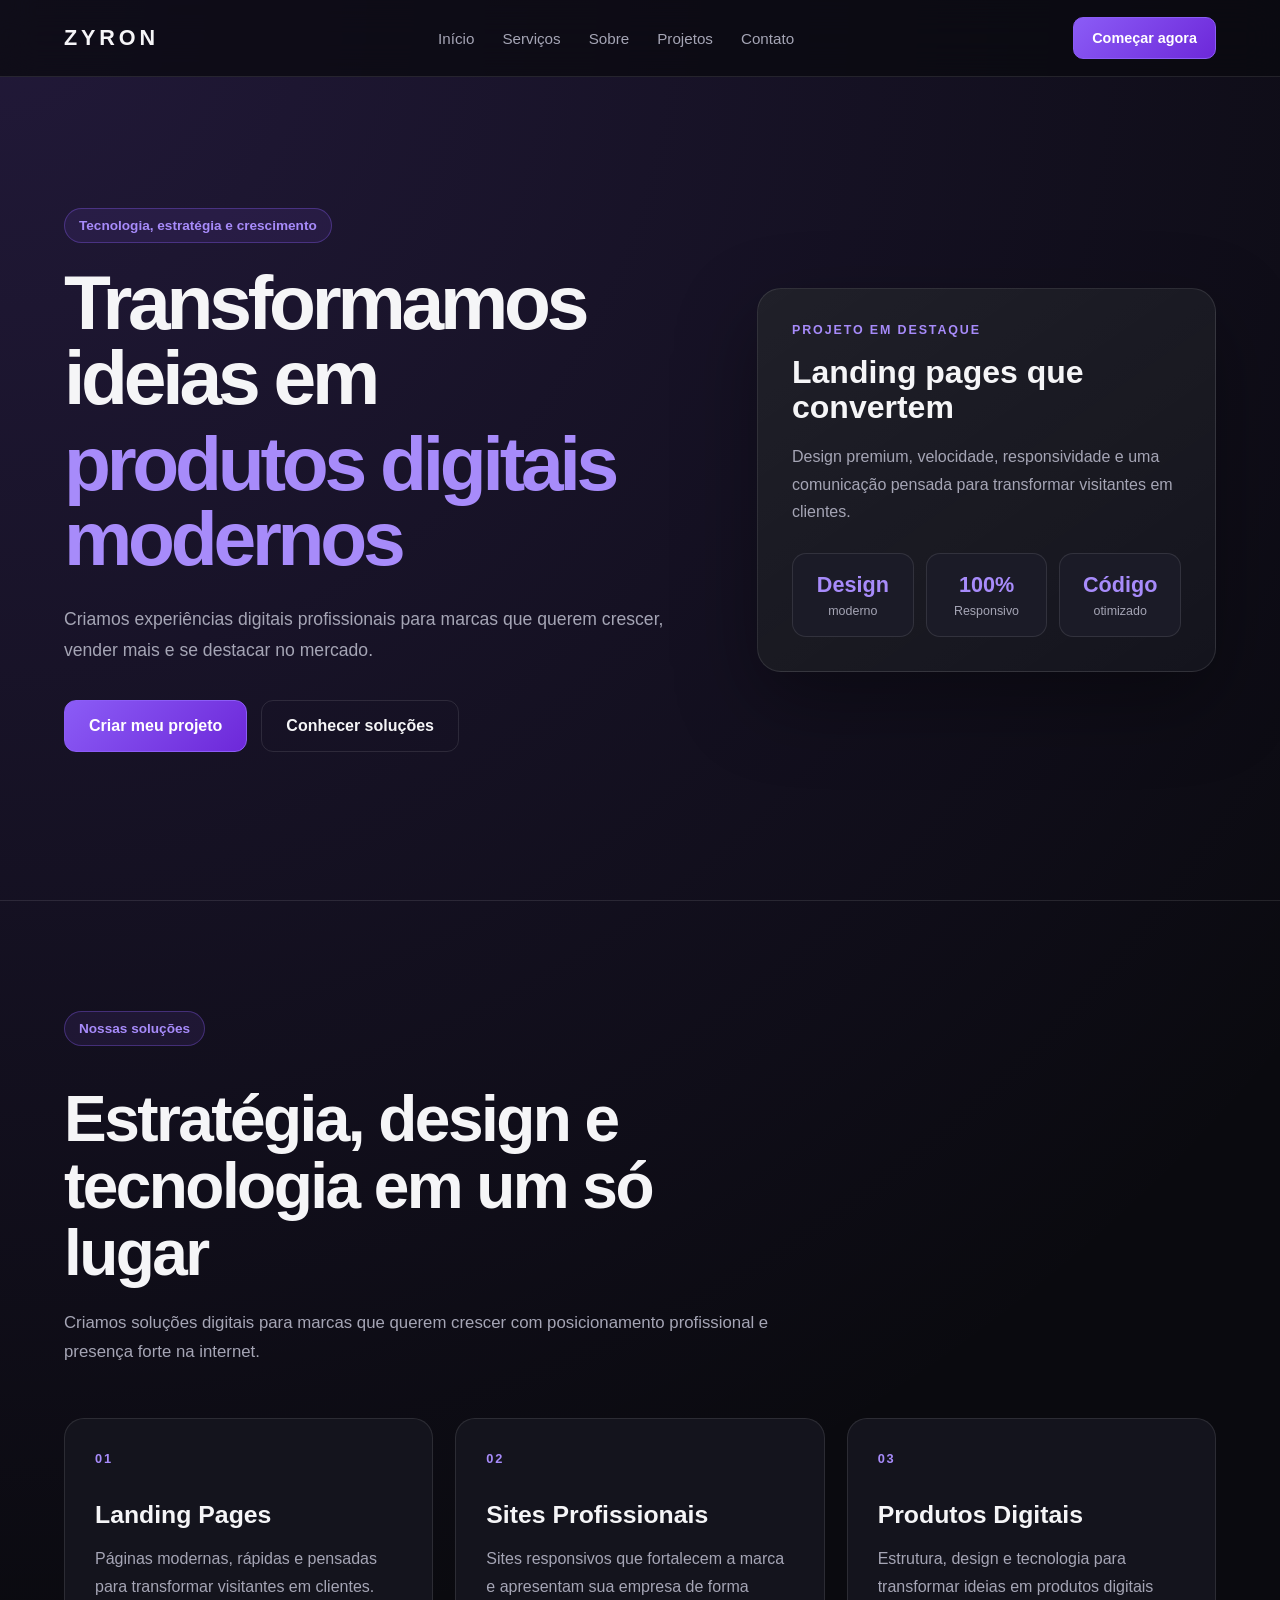
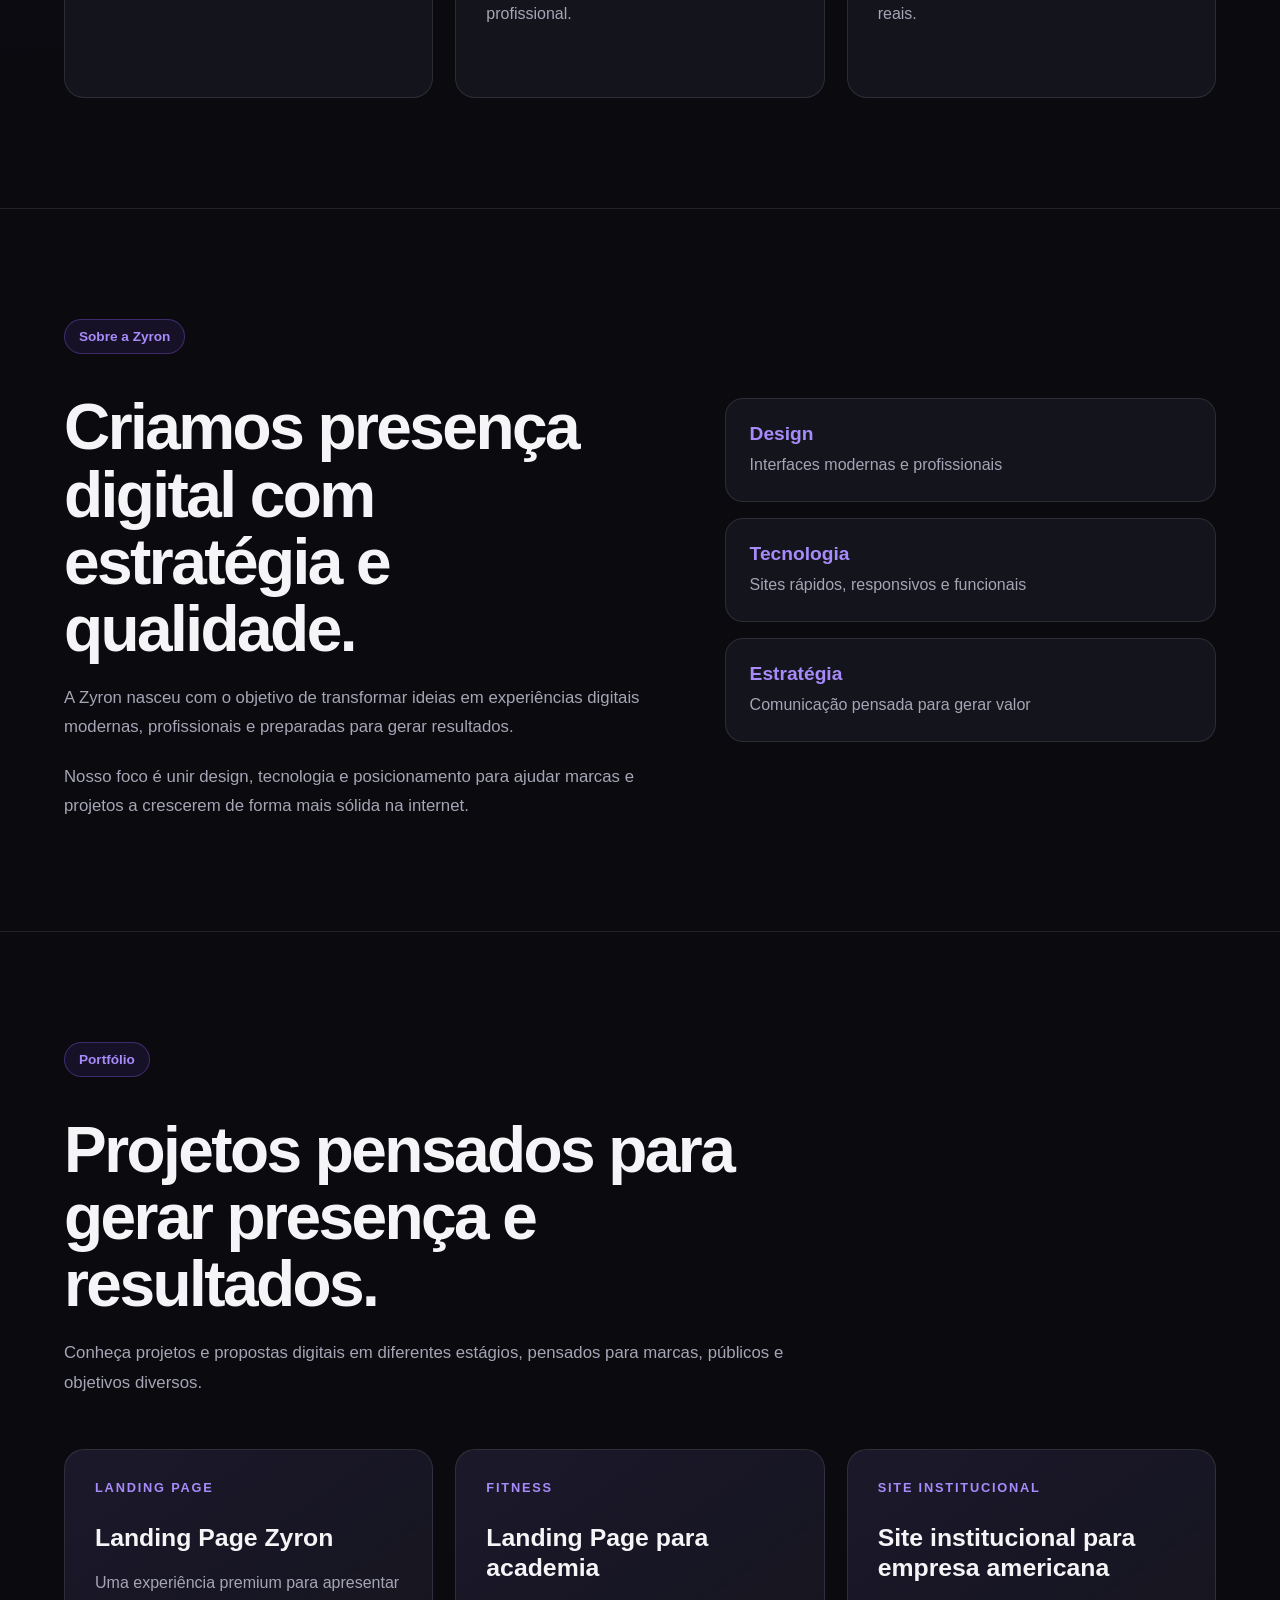
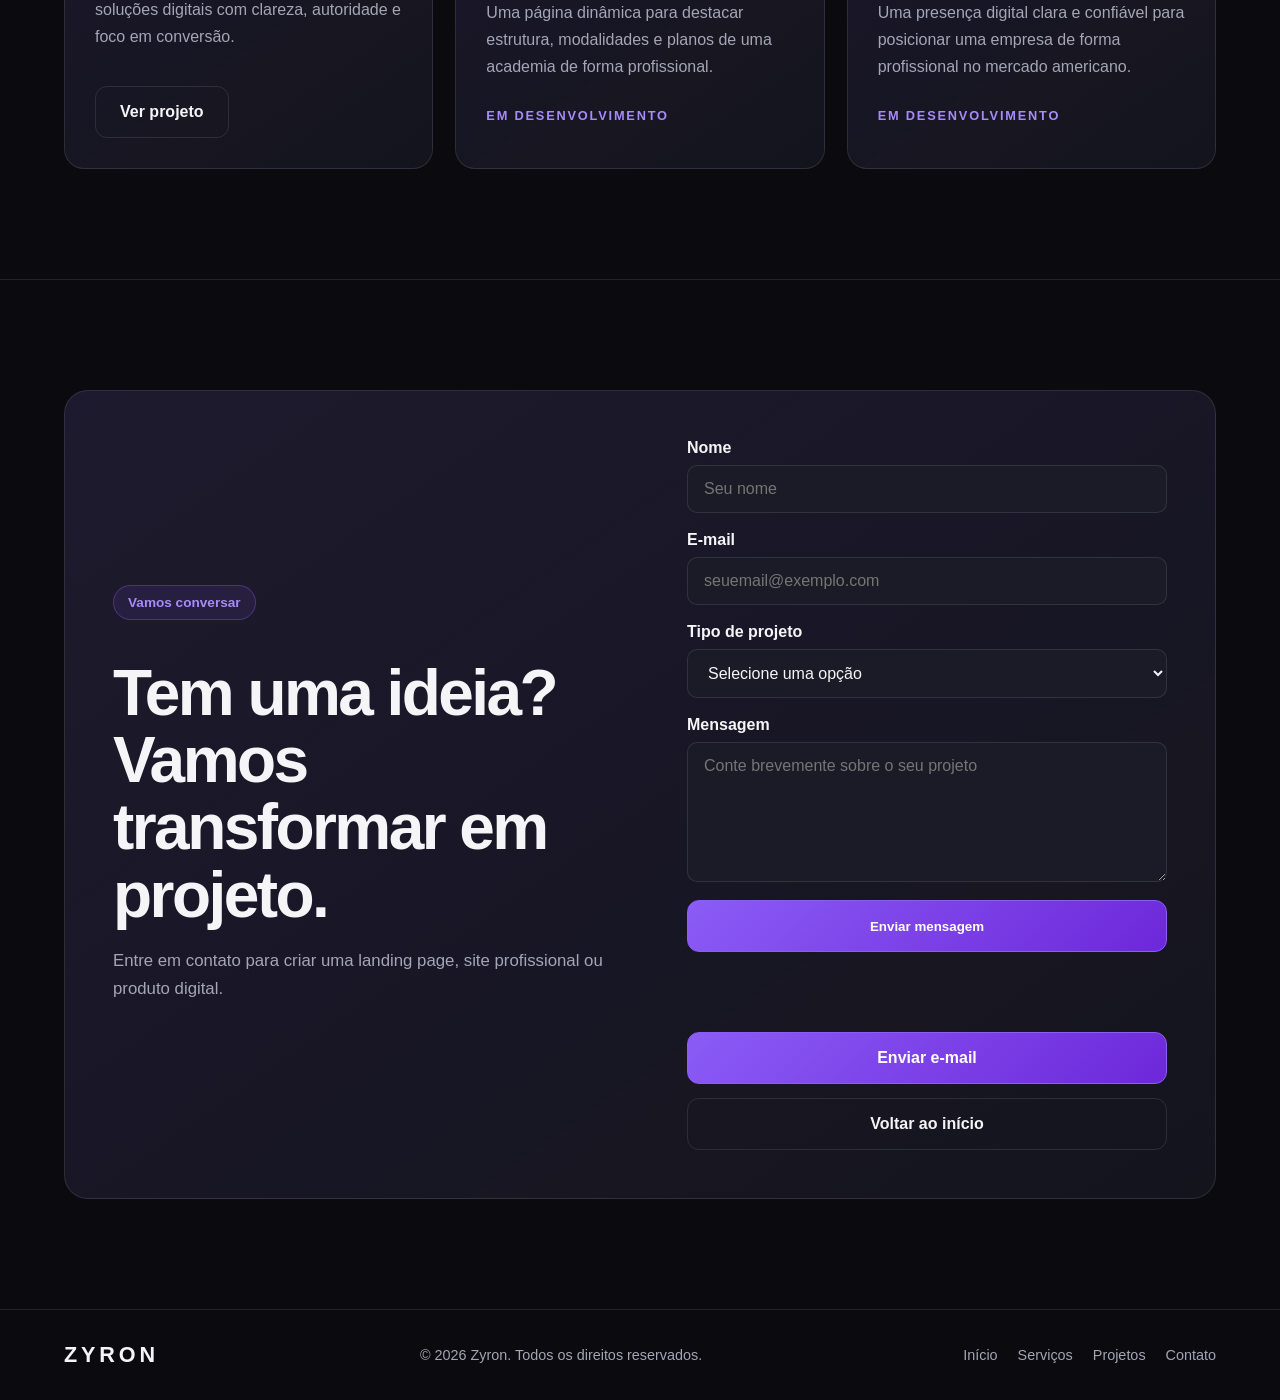
==== index.html @ bcf264b2 "Adicionar tipo de projeto ao formulário" ====
<!DOCTYPE html>
<html lang="pt-BR">
  <head>
    <meta charset="UTF-8" />
    <meta name="viewport" content="width=device-width, initial-scale=1.0" />

    <title>Zyron | Landing Pages, Sites e Produtos Digitais</title>

    <meta
      name="description"
      content="A Zyron cria landing pages, sites profissionais e produtos digitais modernos, responsivos e focados em resultados."
    />

    <link
      rel="canonical"
      href="https://zyronvantax.github.io/zyron-landing-page/"
    />

    <meta
      property="og:title"
      content="Zyron | Landing Pages, Sites e Produtos Digitais"
    />
    <meta
      property="og:description"
      content="Landing pages, sites profissionais e produtos digitais modernos, responsivos e desenvolvidos para gerar resultados."
    />
    <meta property="og:type" content="website" />
    <meta property="og:locale" content="pt_BR" />
    <meta
      property="og:url"
      content="https://zyronvantax.github.io/zyron-landing-page/"
    />
    <meta
      property="og:image"
      content="https://zyronvantax.github.io/zyron-landing-page/og-image.png"
    />
    <meta property="og:image:width" content="1200" />
    <meta property="og:image:height" content="630" />
    <meta
      property="og:image:alt"
      content="Zyron — Landing Pages, Sites e Produtos Digitais"
    />

    <meta name="twitter:card" content="summary_large_image" />
    <meta
      name="twitter:title"
      content="Zyron | Landing Pages, Sites e Produtos Digitais"
    />
    <meta
      name="twitter:description"
      content="Landing pages, sites profissionais e produtos digitais modernos, responsivos e desenvolvidos para gerar resultados."
    />
    <meta
      name="twitter:image"
      content="https://zyronvantax.github.io/zyron-landing-page/og-image.png"
    />
    <meta
      name="twitter:image:alt"
      content="Zyron — Landing Pages, Sites e Produtos Digitais"
    />

    <link rel="icon" type="image/svg+xml" href="./favicon.svg?v=2" />
    <link rel="stylesheet" href="style.css" />
  </head>

  <body>
    <a href="#conteudo-principal" class="skip-link">
      Pular para o conteúdo
    </a>

    <header class="header">
      <div class="container nav">
       <a href="#inicio" class="logo">ZYRON</a>

<button
  class="menu-toggle"
  type="button"
  aria-label="Abrir menu"
  aria-expanded="false"
  aria-controls="menu-principal"
>
  ☰
</button>

<nav class="menu" id="menu-principal" aria-label="Navegação principal">
          <a href="#inicio">Início</a>
          <a href="#servicos">Serviços</a>
          <a href="#sobre">Sobre</a>
          <a href="#projetos">Projetos</a>
          <a href="#contato">Contato</a>
        </nav>

        <a href="#contato" class="button button-small">Começar agora</a>
      </div>
    </header>

    <main id="conteudo-principal">
   
<section class="hero" id="inicio">

        <div class="container hero-content">
          <div class="hero-text">
            <span class="badge">Tecnologia, estratégia e crescimento</span>

            <h1>
              Transformamos ideias em
              <span>produtos digitais modernos</span>
            </h1>

            <p>
              Criamos experiências digitais profissionais para marcas que
              querem crescer, vender mais e se destacar no mercado.
            </p>

            <div class="hero-actions">
              <a href="#contato" class="button">Criar meu projeto</a>
              <a href="#servicos" class="button button-secondary">
                Conhecer soluções
              </a>
            </div>
          </div>

          <div class="hero-card">
            <p class="card-label">PROJETO EM DESTAQUE</p>
            <h2>Landing pages que convertem</h2>
            <p>
              Design premium, velocidade, responsividade e uma comunicação
              pensada para transformar visitantes em clientes.
            </p>

            <div class="metrics">
              <div>
                <strong>Design</strong>
                <span>moderno</span>
              </div>

              <div>
                <strong>100%</strong>
                <span>Responsivo</span>
              </div>

              <div>
                <strong>Código</strong>
                <span>otimizado</span>
              </div>
            </div>
          </div>
        </div>
      

    </section>

    <section class="services" id="servicos">
      <div class="container">
        <div class="section-heading">
          <span class="badge">Nossas soluções</span>

          <h2>Estratégia, design e tecnologia em um só lugar</h2>

          <p>
            Criamos soluções digitais para marcas que querem crescer com
            posicionamento profissional e presença forte na internet.
          </p>
        </div>

        <div class="services-grid">
          <article class="service-card">
            <span class="service-number">01</span>
            <h3>Landing Pages</h3>
            <p>
              Páginas modernas, rápidas e pensadas para transformar visitantes
              em clientes.
            </p>
          </article>

          <article class="service-card">
            <span class="service-number">02</span>
            <h3>Sites Profissionais</h3>
            <p>
              Sites responsivos que fortalecem a marca e apresentam sua empresa
              de forma profissional.
            </p>
          </article>

          <article class="service-card">
            <span class="service-number">03</span>
            <h3>Produtos Digitais</h3>
            <p>
              Estrutura, design e tecnologia para transformar ideias em produtos
              digitais reais.
            </p>
          </article>
        </div>
      </div>
    </section>

      <section class="about" id="sobre">
  <div class="container about-content">
    <div class="about-text">
      <span class="badge">Sobre a Zyron</span>

      <h2>Criamos presença digital com estratégia e qualidade.</h2>

      <p>
        A Zyron nasceu com o objetivo de transformar ideias em experiências
        digitais modernas, profissionais e preparadas para gerar resultados.
      </p>

      <p>
        Nosso foco é unir design, tecnologia e posicionamento para ajudar marcas
        e projetos a crescerem de forma mais sólida na internet.
      </p>
    </div>

    <div class="about-card">
      <div>
        <strong>Design</strong>
        <span>Interfaces modernas e profissionais</span>
      </div>

      <div>
        <strong>Tecnologia</strong>
        <span>Sites rápidos, responsivos e funcionais</span>
      </div>

      <div>
        <strong>Estratégia</strong>
        <span>Comunicação pensada para gerar valor</span>
      </div>
    </div>
  </div>
</section>

    <section class="projects" id="projetos">
      <div class="container">
        <div class="section-heading">
          <span class="badge">Portfólio</span>

          <h2>Projetos pensados para gerar presença e resultados.</h2>

          <p>
            Conheça projetos e propostas digitais em diferentes estágios,
            pensados para marcas, públicos e objetivos diversos.
          </p>
        </div>

        <div class="projects-grid">
          <article class="project-card">
            <span class="project-category">Landing Page</span>
            <h3>Landing Page Zyron</h3>
            <p>
              Uma experiência premium para apresentar soluções digitais com
              clareza, autoridade e foco em conversão.
            </p>
            <a
              href="https://zyronvantax.github.io/zyron-landing-page/"
              class="button button-secondary"
              target="_blank"
              rel="noopener noreferrer"
              aria-label="Ver projeto Landing Page Zyron (abre em uma nova aba)"
            >
              Ver projeto
            </a>
          </article>

          <article class="project-card">
            <span class="project-category">Fitness</span>
            <h3>Landing Page para academia</h3>
            <p>
              Uma página dinâmica para destacar estrutura, modalidades e planos
              de uma academia de forma profissional.
            </p>
            <span class="project-category">Em desenvolvimento</span>
          </article>

          <article class="project-card">
            <span class="project-category">Site Institucional</span>
            <h3>Site institucional para empresa americana</h3>
            <p>
              Uma presença digital clara e confiável para posicionar uma empresa
              de forma profissional no mercado americano.
            </p>
            <span class="project-category">Em desenvolvimento</span>
          </article>
        </div>
      </div>
    </section>

    <section class="contact" id="contato">
      <div class="container contact-box">
        <div>
          <span class="badge">Vamos conversar</span>

          <h2>Tem uma ideia? Vamos transformar em projeto.</h2>

          <p>
            Entre em contato para criar uma landing page, site profissional ou
            produto digital.
          </p>
        </div>

        <div class="contact-panel">
          <form class="contact-form" action="https://formspree.io/f/xjgnozyn" method="POST">
            <input
              type="hidden"
              name="_subject"
              value="Novo contato pelo site da Zyron"
            />

            <div class="form-field">
              <label for="contact-name">Nome</label>
              <input
                type="text"
                id="contact-name"
                name="name"
                autocomplete="name"
                minlength="2"
                maxlength="80"
                placeholder="Seu nome"
                required
              />
            </div>

            <div class="form-field">
              <label for="contact-email">E-mail</label>
              <input
                type="email"
                id="contact-email"
                name="email"
                autocomplete="email"
                maxlength="120"
                placeholder="seuemail@exemplo.com"
                required
              />
            </div>

            <div class="form-field">
              <label for="contact-project">Tipo de projeto</label>
              <select id="contact-project" name="project" required>
                <option value="" disabled selected>Selecione uma opção</option>
                <option value="landing-page">Landing page</option>
                <option value="site-institucional">Site institucional</option>
                <option value="produto-digital">Produto digital</option>
                <option value="loja-virtual">Loja virtual</option>
                <option value="outro">Outro</option>
              </select>
            </div>

            <div class="form-field">
              <label for="contact-message">Mensagem</label>
              <textarea
                id="contact-message"
                name="message"
                rows="5"
                minlength="10"
                maxlength="1000"
                placeholder="Conte brevemente sobre o seu projeto"
                required
              ></textarea>
            </div>

            <input type="text" name="_gotcha" class="form-honeypot" tabindex="-1" autocomplete="off" />
            <button type="submit" class="button">Enviar mensagem</button>
            <p class="form-status" aria-live="polite"></p>
          </form>

          <div class="contact-actions">
            <a href="mailto:zyronvantax777@gmail.com" class="button">
              Enviar e-mail
            </a>

            <a href="#inicio" class="button button-secondary">
              Voltar ao início
            </a>
          </div>
        </div>
      </div>
     </section>
  </main>
  <footer class="footer">
  <div class="container footer-content">
    <a href="#inicio" class="logo">ZYRON</a>

    <p>© 2026 Zyron. Todos os direitos reservados.</p>

    <div class="footer-links">
      <a href="#inicio">Início</a>
      <a href="#servicos">Serviços</a>
      <a href="#projetos">Projetos</a>
      <a href="#contato">Contato</a>
    </div>
  </div>
</footer>

  <script src="script.js"></script>
</body>
</html>
---- style.css ----
:root {
  --background: #0a0a0f;
  --surface: #14141d;
  --surface-light: #1b1b27;
  --text: #f5f5f7;
  --text-muted: #a5a5b5;
  --primary: #8b5cf6;
  --primary-light: #a78bfa;
  --border: rgba(255, 255, 255, 0.1);
  --max-width: 1180px;
}

* {
  margin: 0;
  padding: 0;
  box-sizing: border-box;
}

html {
  scroll-behavior: smooth;
}

body {
  font-family: Arial, Helvetica, sans-serif;
  background:
    radial-gradient(circle at top left, rgba(139, 92, 246, 0.18), transparent 35%),
    var(--background);
  color: var(--text);
  min-height: 100vh;
}

a {
  color: inherit;
  text-decoration: none;
}

a:focus-visible,
button:focus-visible,
.menu-toggle:focus-visible {
  outline: 3px solid var(--primary);
  outline-offset: 4px;
}

.skip-link {
  position: fixed;
  top: 12px;
  left: 12px;
  z-index: 1100;
  padding: 12px 18px;
  border: 1px solid var(--primary);
  border-radius: 10px;
  background: var(--surface);
  color: var(--text);
  font-weight: 700;
  transform: translateY(-200%);
}

.skip-link:focus-visible {
  transform: translateY(0);
}

.container {
  width: min(90%, var(--max-width));
  margin: 0 auto;
}

.header {
  position: fixed;
  top: 0;
  left: 0;
  width: 100%;
  z-index: 1000;
  background: rgba(10, 10, 15, 0.75);
  border-bottom: 1px solid var(--border);
  backdrop-filter: blur(18px);
}

.nav {
  min-height: 76px;
  display: flex;
  align-items: center;
  justify-content: space-between;
  gap: 24px;
}

.logo {
  font-size: 1.35rem;
  font-weight: 900;
  letter-spacing: 0.18em;
}

.menu {
  display: flex;
  align-items: center;
  gap: 28px;
}

.menu a {
  color: var(--text-muted);
  font-size: 0.95rem;
  transition: 0.2s ease;
}

.menu a:hover {
  color: var(--text);
}

.button {
  display: inline-flex;
  align-items: center;
  justify-content: center;
  min-height: 52px;
  padding: 0 24px;
  border: 1px solid var(--primary);
  border-radius: 12px;
  background: linear-gradient(135deg, var(--primary), #6d28d9);
  color: white;
  font-weight: 700;
  transition:
    transform 0.2s ease,
    box-shadow 0.2s ease;
}

.button:hover {
  transform: translateY(-2px);
  box-shadow: 0 14px 32px rgba(139, 92, 246, 0.28);
}

.button-small {
  min-height: 42px;
  padding: 0 18px;
  border-radius: 10px;
  font-size: 0.9rem;
}

.button-secondary {
  background: transparent;
  border-color: var(--border);
  color: var(--text);
}

.hero {
  min-height: 100vh;
  display: flex;
  align-items: center;
  padding: 130px 0 70px;
}

.hero-content {
  display: grid;
  grid-template-columns: 1.15fr 0.85fr;
  align-items: center;
  gap: 72px;
}

.badge {
  display: inline-block;
  margin-bottom: 22px;
  padding: 9px 14px;
  border: 1px solid rgba(139, 92, 246, 0.35);
  border-radius: 999px;
  background: rgba(139, 92, 246, 0.1);
  color: var(--primary-light);
  font-size: 0.85rem;
  font-weight: 700;
}

.hero h1 {
  max-width: 720px;
  font-size: clamp(3rem, 6vw, 5.6rem);
  line-height: 0.98;
  letter-spacing: -0.055em;
}

.hero h1 span {
  display: block;
  margin-top: 10px;
  color: var(--primary-light);
}

.hero-text > p {
  max-width: 650px;
  margin-top: 28px;
  color: var(--text-muted);
  font-size: 1.1rem;
  line-height: 1.75;
}

.hero-actions {
  display: flex;
  flex-wrap: wrap;
  gap: 14px;
  margin-top: 34px;
}

.hero-card {
  padding: 34px;
  border: 1px solid var(--border);
  border-radius: 24px;
  background:
    linear-gradient(145deg, rgba(255, 255, 255, 0.05), transparent),
    var(--surface);
  box-shadow: 0 30px 80px rgba(0, 0, 0, 0.35);
}

.card-label {
  margin-bottom: 18px;
  color: var(--primary-light);
  font-size: 0.78rem;
  font-weight: 800;
  letter-spacing: 0.15em;
}

.hero-card h2 {
  font-size: 2rem;
  line-height: 1.1;
}

.hero-card > p:not(.card-label) {
  margin-top: 18px;
  color: var(--text-muted);
  line-height: 1.7;
}

.metrics {
  display: grid;
  grid-template-columns: repeat(3, 1fr);
  gap: 12px;
  margin-top: 28px;
}

.metrics div {
  padding: 18px 12px;
  border: 1px solid var(--border);
  border-radius: 14px;
  background: var(--surface-light);
  text-align: center;
}

.metrics strong,
.metrics span {
  display: block;
}

.metrics strong {
  font-size: 1.35rem;
  color: var(--primary-light);
}

.metrics span {
  margin-top: 6px;
  color: var(--text-muted);
  font-size: 0.78rem;
}

@media (max-width: 900px) {
  .menu {
    display: none;
  }

  .hero-content {
    grid-template-columns: 1fr;
    gap: 42px;
  }

  .hero-text {
    text-align: center;
  }

  .hero-text > p {
    margin-right: auto;
    margin-left: auto;
  }

  .hero-actions {
    justify-content: center;
  }
}

@media (max-width: 560px) {
  .header .button-small {
    display: none;
  }

  .hero {
    padding-top: 110px;
  }

  .hero h1 {
    font-size: 3rem;
  }

  .metrics {
    grid-template-columns: 1fr;
  }

  .hero-actions {
    flex-direction: column;
  }

  .button {
    width: 100%;
  }
}
.services {
  padding: 110px 0;
  border-top: 1px solid var(--border);
}

.section-heading {
  max-width: 720px;
  margin-bottom: 52px;
}

.section-heading h2 {
  margin-top: 18px;
  font-size: clamp(2.3rem, 5vw, 4rem);
  line-height: 1.05;
  letter-spacing: -0.04em;
}

.section-heading > p {
  margin-top: 20px;
  color: var(--text-muted);
  font-size: 1.05rem;
  line-height: 1.75;
}

.services-grid {
  display: grid;
  grid-template-columns: repeat(3, 1fr);
  gap: 22px;
}

.service-card {
  min-height: 280px;
  padding: 30px;
  border: 1px solid var(--border);
  border-radius: 20px;
  background: var(--surface);
  transition:
    transform 0.25s ease,
    border-color 0.25s ease;
}

.service-card:hover {
  transform: translateY(-8px);
  border-color: rgba(139, 92, 246, 0.55);
}

.service-number {
  color: var(--primary-light);
  font-size: 0.8rem;
  font-weight: 800;
  letter-spacing: 0.14em;
}

.service-card h3 {
  margin-top: 34px;
  font-size: 1.55rem;
}

.service-card p {
  margin-top: 16px;
  color: var(--text-muted);
  line-height: 1.7;
}

@media (max-width: 900px) {
  .services-grid {
    grid-template-columns: 1fr;
  }
}
.reveal {
  opacity: 0;
  transform: translateY(35px);
  transition:
    opacity 0.7s ease,
    transform 0.7s ease;
}

.reveal.show {
  opacity: 1;
  transform: translateY(0);
}

.projects {
  padding: 110px 0;
  border-top: 1px solid var(--border);
}

.projects-grid {
  display: grid;
  grid-template-columns: repeat(3, 1fr);
  gap: 22px;
}

.project-card {
  display: flex;
  flex-direction: column;
  min-height: 320px;
  padding: 30px;
  border: 1px solid var(--border);
  border-radius: 20px;
  background:
    linear-gradient(145deg, rgba(139, 92, 246, 0.06), transparent),
    var(--surface);
  transition:
    transform 0.25s ease,
    border-color 0.25s ease;
}

.project-card:hover {
  transform: translateY(-8px);
  border-color: rgba(139, 92, 246, 0.55);
}

.project-category {
  color: var(--primary-light);
  font-size: 0.8rem;
  font-weight: 800;
  letter-spacing: 0.14em;
  text-transform: uppercase;
}

.project-card h3 {
  margin-top: 28px;
  font-size: 1.55rem;
  line-height: 1.2;
}

.project-card p {
  margin: 16px 0 28px;
  color: var(--text-muted);
  line-height: 1.7;
}

.project-card .button {
  align-self: flex-start;
  margin-top: auto;
}

@media (max-width: 900px) {
  .projects-grid {
    grid-template-columns: 1fr;
  }
}

.contact {
  padding: 110px 0;
  border-top: 1px solid var(--border);
}

.contact-box {
  display: flex;
  align-items: center;
  justify-content: space-between;
  gap: 40px;
  padding: 48px;
  border: 1px solid var(--border);
  border-radius: 24px;
  background:
    linear-gradient(145deg, rgba(139, 92, 246, 0.08), transparent),
    var(--surface);
}

.contact-box h2 {
  max-width: 680px;
  margin-top: 18px;
  font-size: clamp(2.2rem, 5vw, 4rem);
  line-height: 1.05;
  letter-spacing: -0.04em;
}

.contact-box p {
  max-width: 620px;
  margin-top: 18px;
  color: var(--text-muted);
  font-size: 1.05rem;
  line-height: 1.7;
}

.contact-panel {
  width: min(100%, 480px);
  display: grid;
  gap: 20px;
  flex-shrink: 0;
}

.contact-form {
  display: grid;
  gap: 18px;
}

.form-field {
  display: grid;
  gap: 8px;
}

.form-field label {
  color: var(--text);
  font-weight: 700;
}

.form-field input,
.form-field select,
.form-field textarea {
  width: 100%;
  padding: 14px 16px;
  border: 1px solid var(--border);
  border-radius: 10px;
  background: var(--surface-light);
  color: var(--text);
  font: inherit;
}

.form-field textarea {
  min-height: 140px;
  resize: vertical;
}

.form-field input:focus-visible,
.form-field select:focus-visible,
.form-field textarea:focus-visible {
  outline: 2px solid var(--primary);
  outline-offset: 2px;
  border-color: var(--primary);
}

.form-honeypot {
  position: absolute;
  left: -9999px;
  width: 1px;
  height: 1px;
  overflow: hidden;
}

.contact-form .button {
  width: 100%;
}

.contact-form .button:disabled {
  cursor: wait;
  opacity: 0.7;
}

.form-status {
  min-height: 24px;
  margin: 0;
  color: var(--text);
  text-align: center;
}

.form-status.is-success {
  color: #22c55e;
}

.form-status.is-error {
  color: #ef4444;
}

.contact-actions {
  display: flex;
  flex-direction: column;
  gap: 14px;
  min-width: 210px;
}

@media (max-width: 900px) {
  .contact-box {
    flex-direction: column;
    align-items: flex-start;
  }

  .contact-actions {
    width: 100%;
  }

  .contact-actions .button {
    width: 100%;
  }
}.footer {
  padding: 32px 0;
  border-top: 1px solid var(--border);
}

.footer-content {
  display: flex;
  align-items: center;
  justify-content: space-between;
  gap: 24px;
  flex-wrap: wrap;
}

.footer-content p {
  color: var(--text-muted);
  font-size: 0.9rem;
}

.footer-links {
  display: flex;
  gap: 20px;
}

.footer-links a {
  color: var(--text-muted);
  font-size: 0.9rem;
  transition: color 0.2s ease;
}

.footer-links a:hover {
  color: var(--text);
}

@media (max-width: 700px) {
  .footer-content {
    flex-direction: column;
    align-items: center;
    justify-content: center;
    text-align: center;
  }

  .footer-links {
    justify-content: center;
    flex-wrap: wrap;
    gap: 16px;
  }

  .footer-content p {
    text-align: center;
  }
}
.about {
  padding: 110px 0;
  border-top: 1px solid var(--border);
}

.about-content {
  display: grid;
  grid-template-columns: 1.1fr 0.9fr;
  align-items: center;
  gap: 60px;
}

.about-text h2 {
  margin-top: 18px;
  font-size: clamp(2.4rem, 5vw, 4.4rem);
  line-height: 1.05;
  letter-spacing: -0.04em;
}

.about-text p {
  margin-top: 20px;
  color: var(--text-muted);
  font-size: 1.05rem;
  line-height: 1.75;
}

.about-card {
  display: grid;
  gap: 16px;
}

.about-card div {
  padding: 24px;
  border: 1px solid var(--border);
  border-radius: 18px;
  background: var(--surface);
}

.about-card strong,
.about-card span {
  display: block;
}

.about-card strong {
  color: var(--primary-light);
  font-size: 1.2rem;
}

.about-card span {
  margin-top: 8px;
  color: var(--text-muted);
  line-height: 1.5;
}

@media (max-width: 900px) {
  .about-content {
    grid-template-columns: 1fr;
  }
}
.menu-toggle {
  display: none;
  border: 0;
  background: transparent;
  color: var(--text);
  font-size: 2rem;
  cursor: pointer;
}

@media (max-width: 900px) {
  .menu-toggle {
    display: block;
  }

  .nav {
    position: relative;
  }

  .menu {
    position: absolute;
    top: 76px;
    left: 0;
    right: 0;
    display: none;
    flex-direction: column;
    align-items: center;
    gap: 14px;
    padding: 18px;
    border-bottom: 1px solid var(--border);
    background: rgba(10, 10, 15, 0.98);
  }

  .menu.open {
    display: flex;
  }
}

@media (prefers-reduced-motion: reduce) {
  html {
    scroll-behavior: auto;
  }

  .badge,
  .hero h1,
  .hero-text > p,
  .hero-actions,
  .hero-card,
  .reveal,
  .reveal.show {
    opacity: 1 !important;
    transform: none !important;
    transition: none !important;
  }

  .button,
  .service-card,
  .project-card {
    transition: none;
  }

  .button:hover,
  .service-card:hover,
  .project-card:hover {
    transform: none;
  }
}
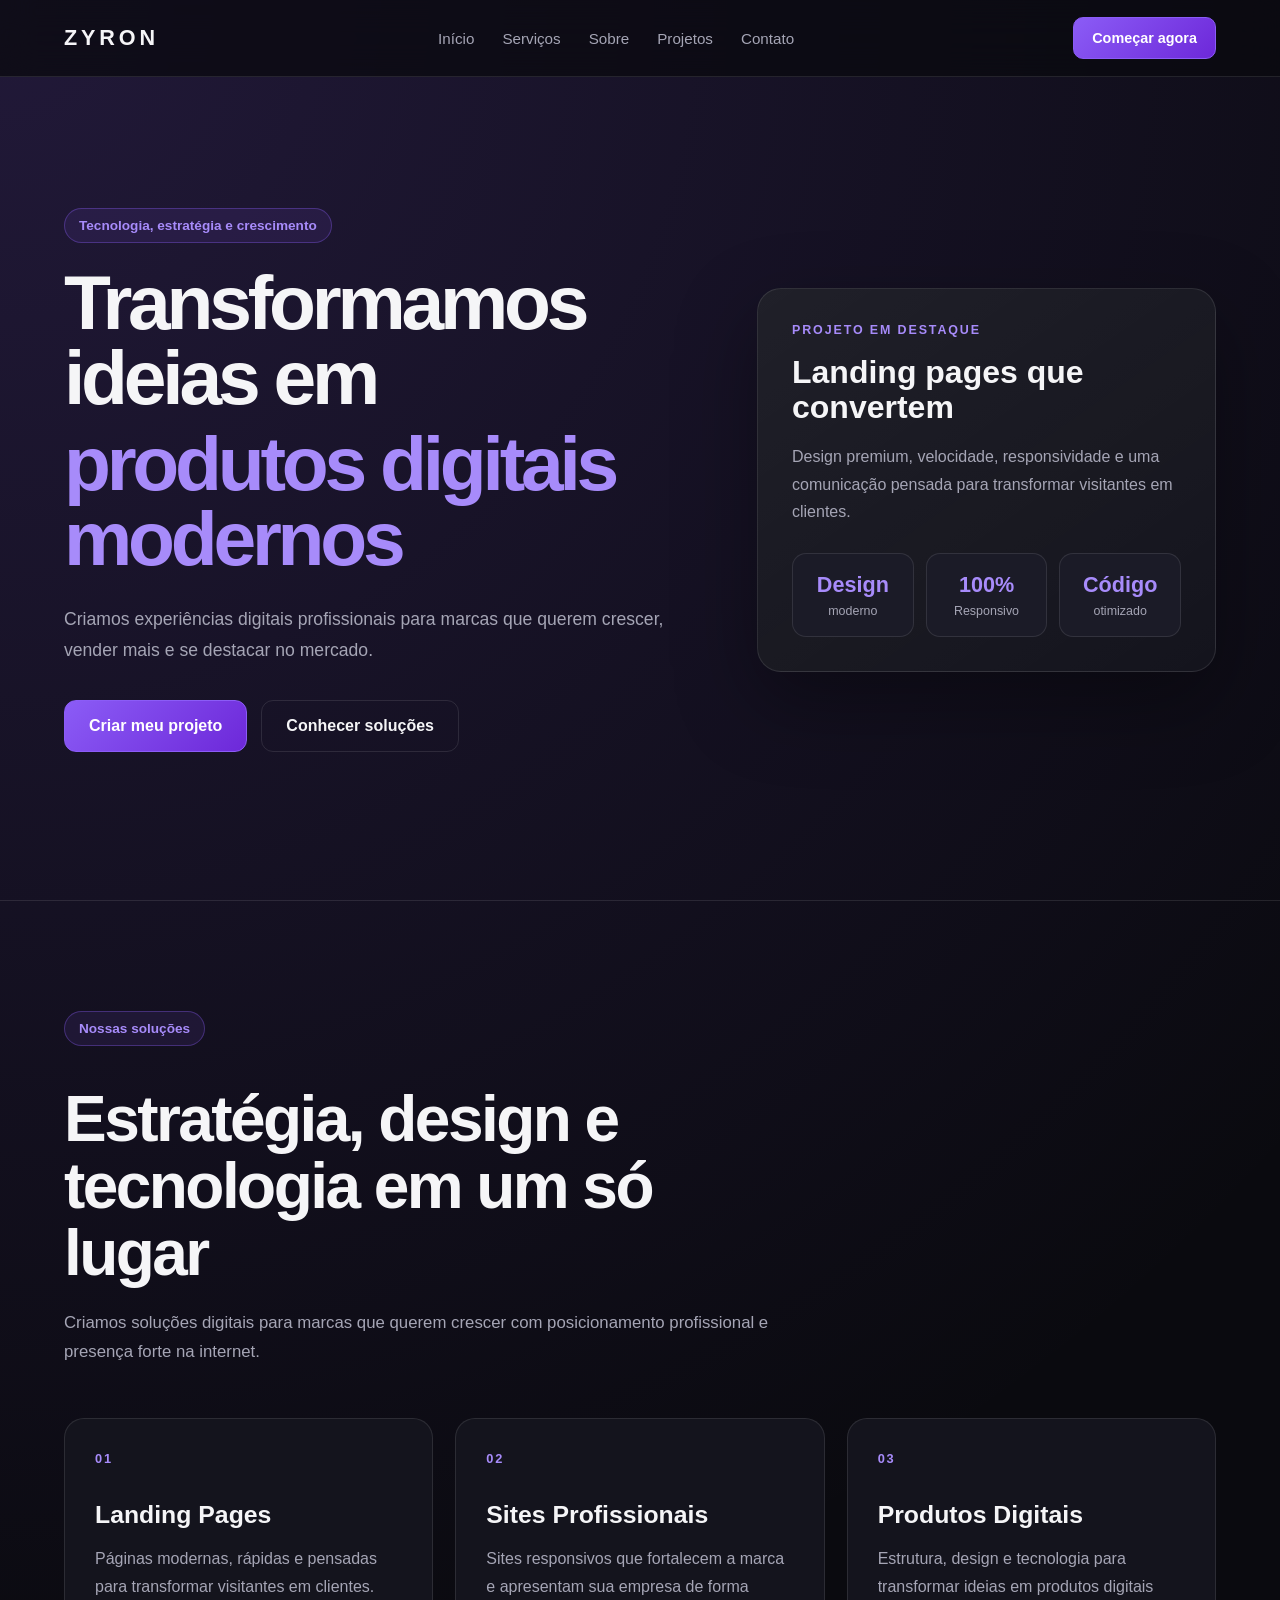
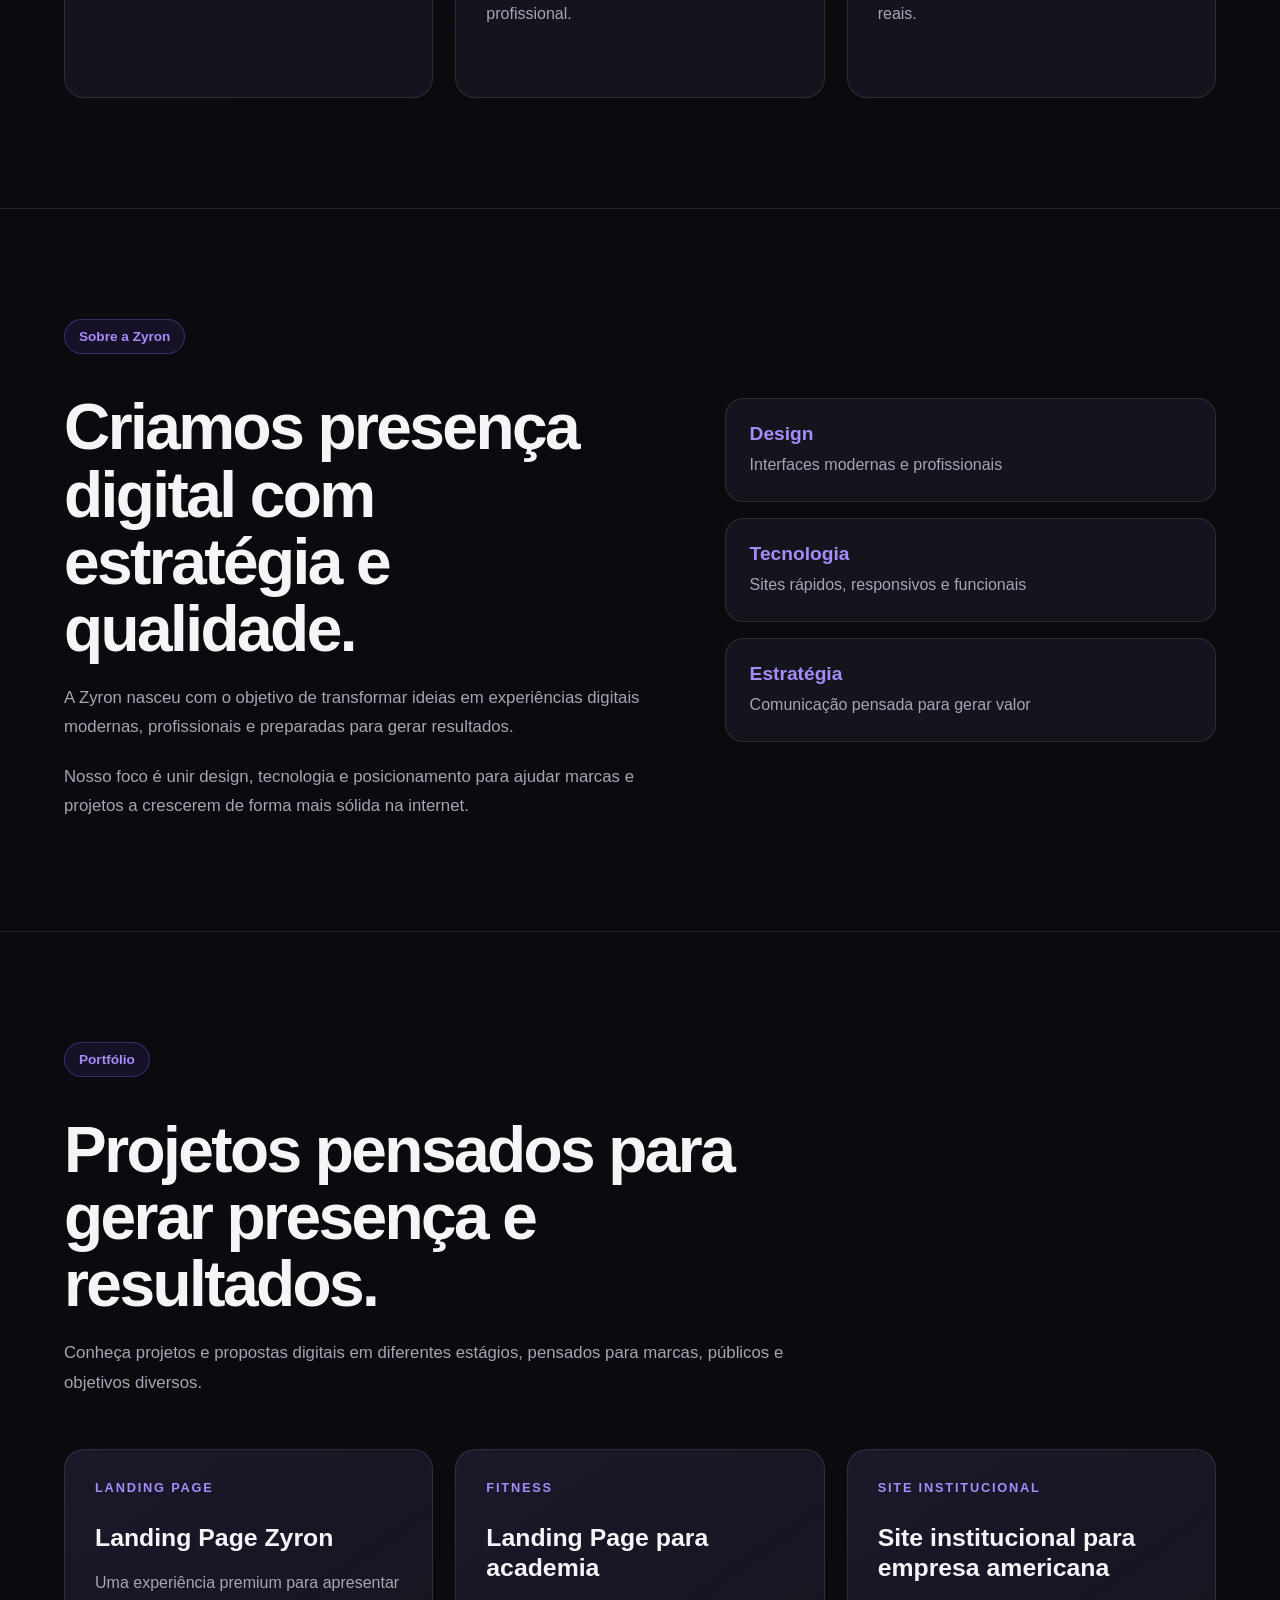
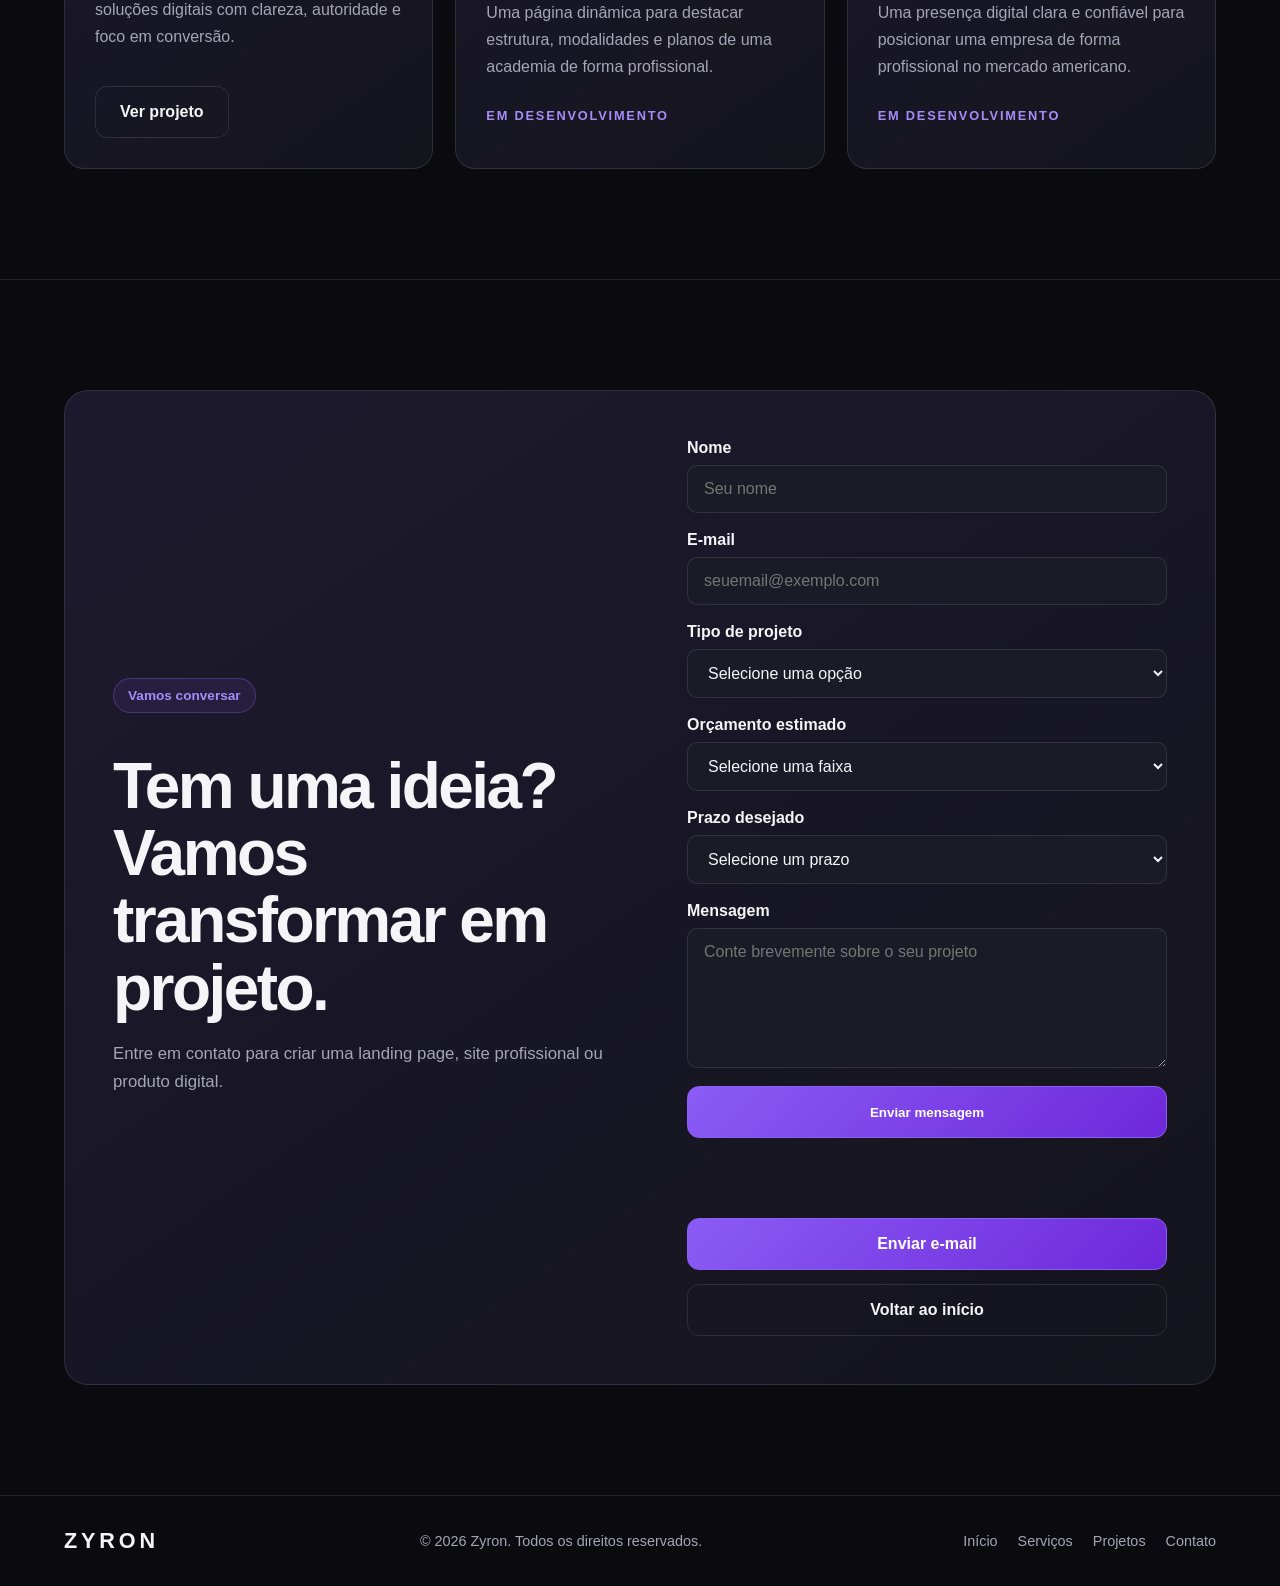
==== commit 2d742c8f: "Adicionar prazo desejado ao formulário" ====
--- a/index.html
+++ b/index.html
@@ -347,6 +347,30 @@
             </div>
 
             <div class="form-field">
+              <label for="contact-budget">Orçamento estimado</label>
+              <select id="contact-budget" name="budget" required>
+                <option value="" disabled selected>Selecione uma faixa</option>
+                <option value="ate-500">Até R$ 500</option>
+                <option value="500-1000">R$ 500 a R$ 1.000</option>
+                <option value="1000-3000">R$ 1.000 a R$ 3.000</option>
+                <option value="acima-3000">Acima de R$ 3.000</option>
+                <option value="nao-definido">Ainda não defini</option>
+              </select>
+            </div>
+
+            <div class="form-field">
+              <label for="contact-deadline">Prazo desejado</label>
+              <select id="contact-deadline" name="deadline" required>
+                <option value="" disabled selected>Selecione um prazo</option>
+                <option value="ate-7-dias">Até 7 dias</option>
+                <option value="1-2-semanas">De 1 a 2 semanas</option>
+                <option value="2-4-semanas">De 2 a 4 semanas</option>
+                <option value="mais-de-1-mes">Mais de 1 mês</option>
+                <option value="nao-definido">Ainda não defini</option>
+              </select>
+            </div>
+
+            <div class="form-field">
               <label for="contact-message">Mensagem</label>
               <textarea
                 id="contact-message"
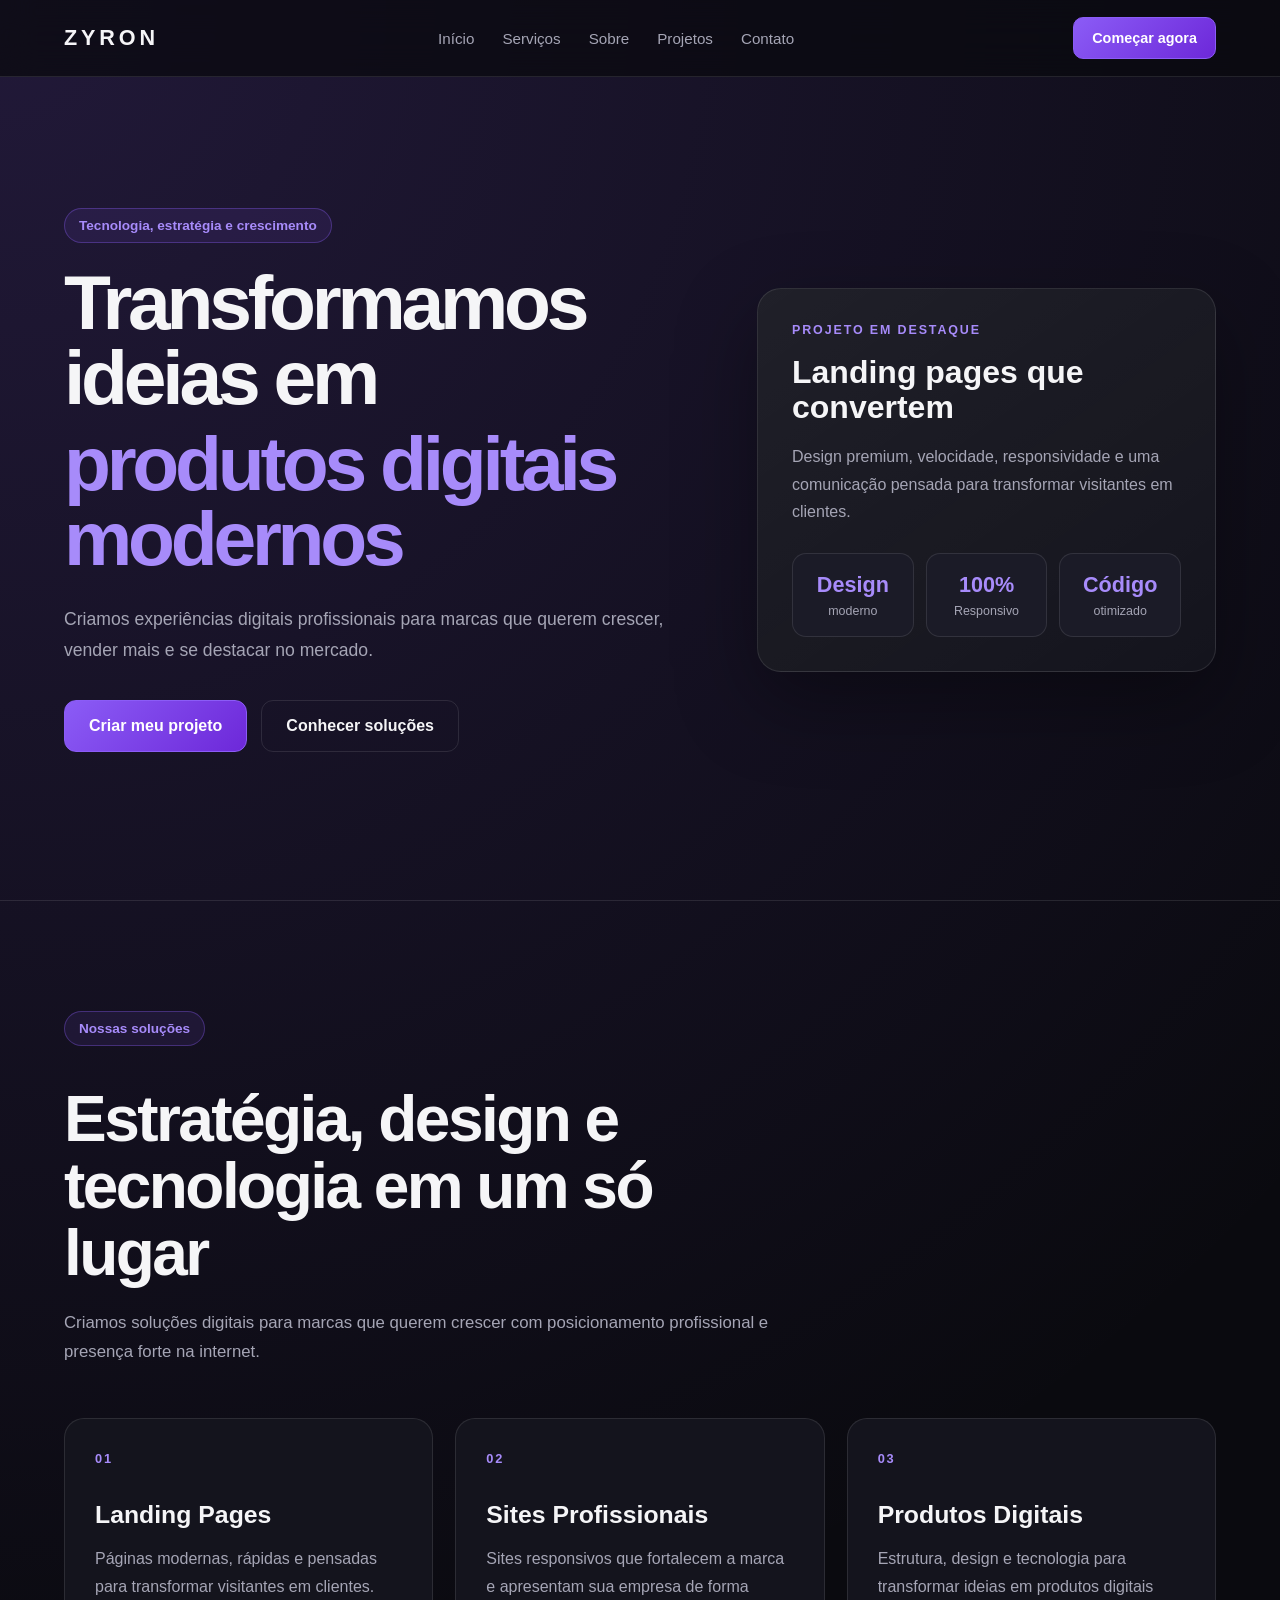
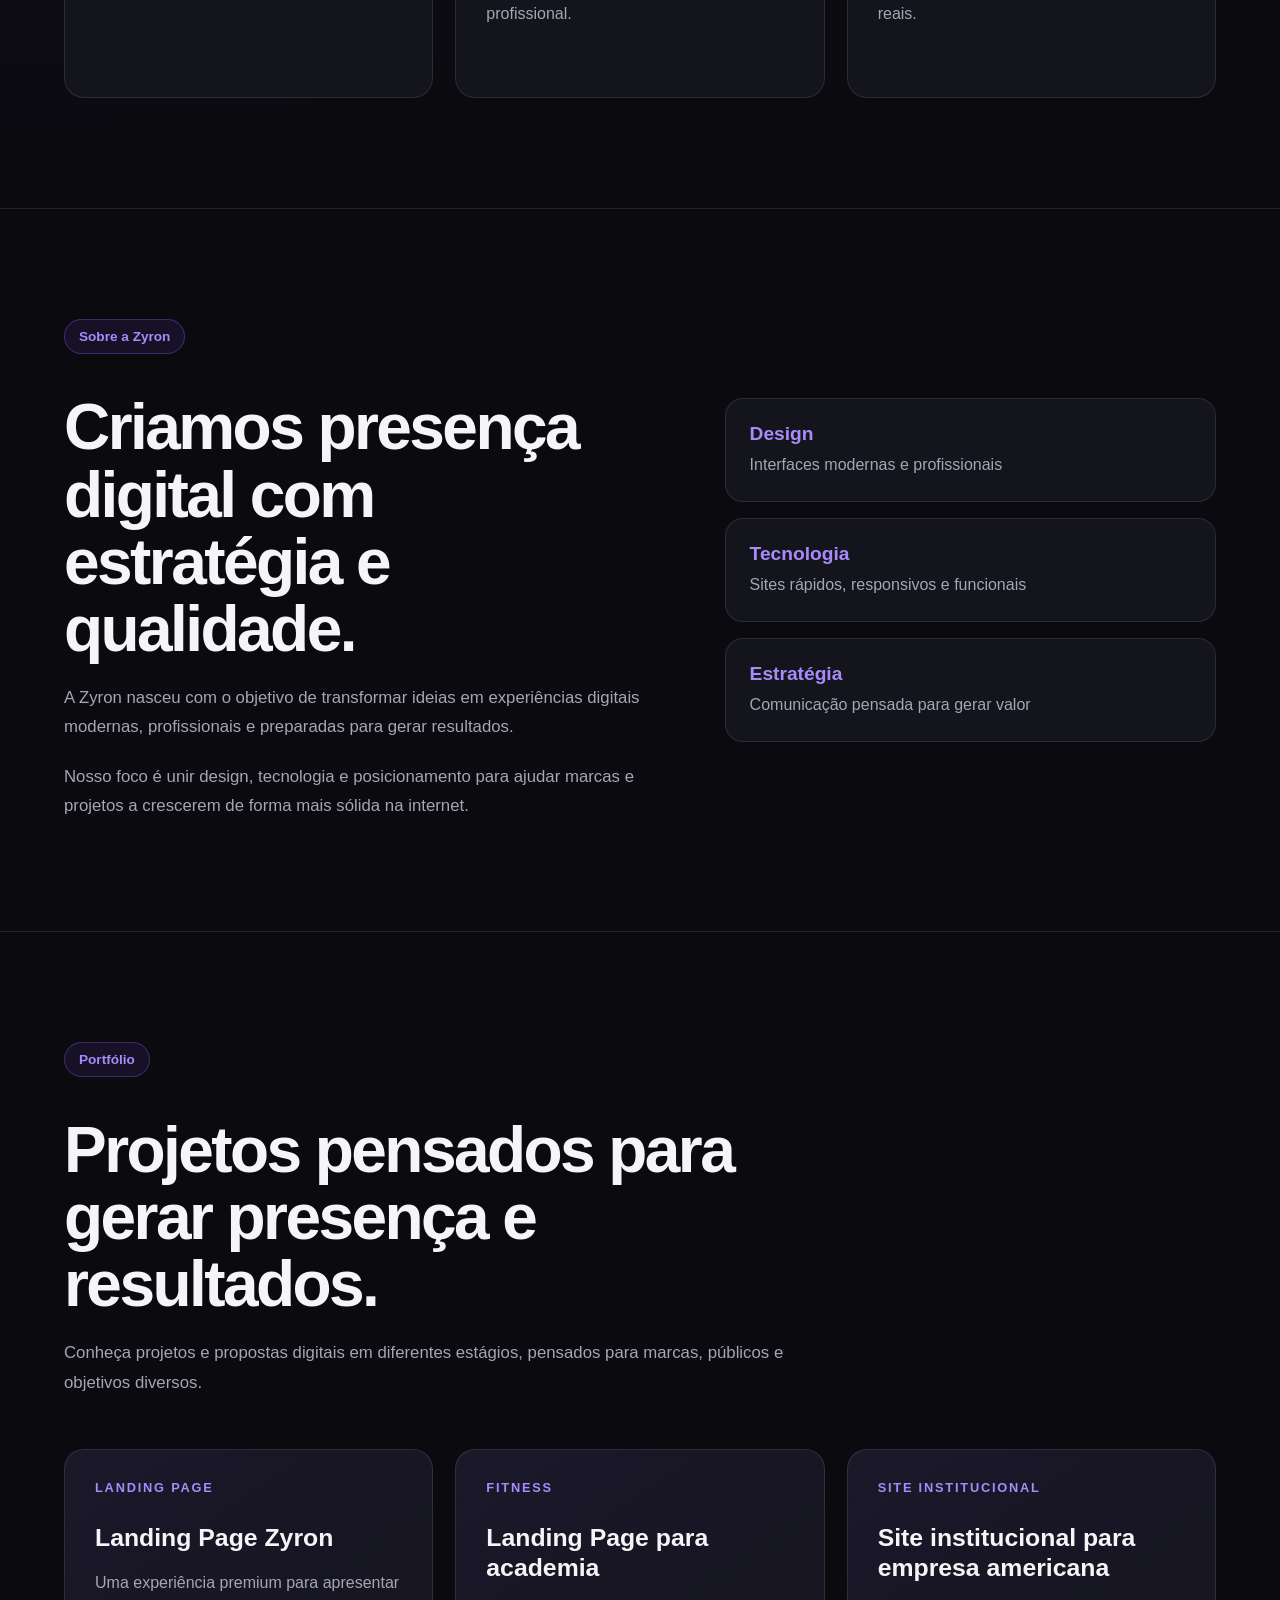
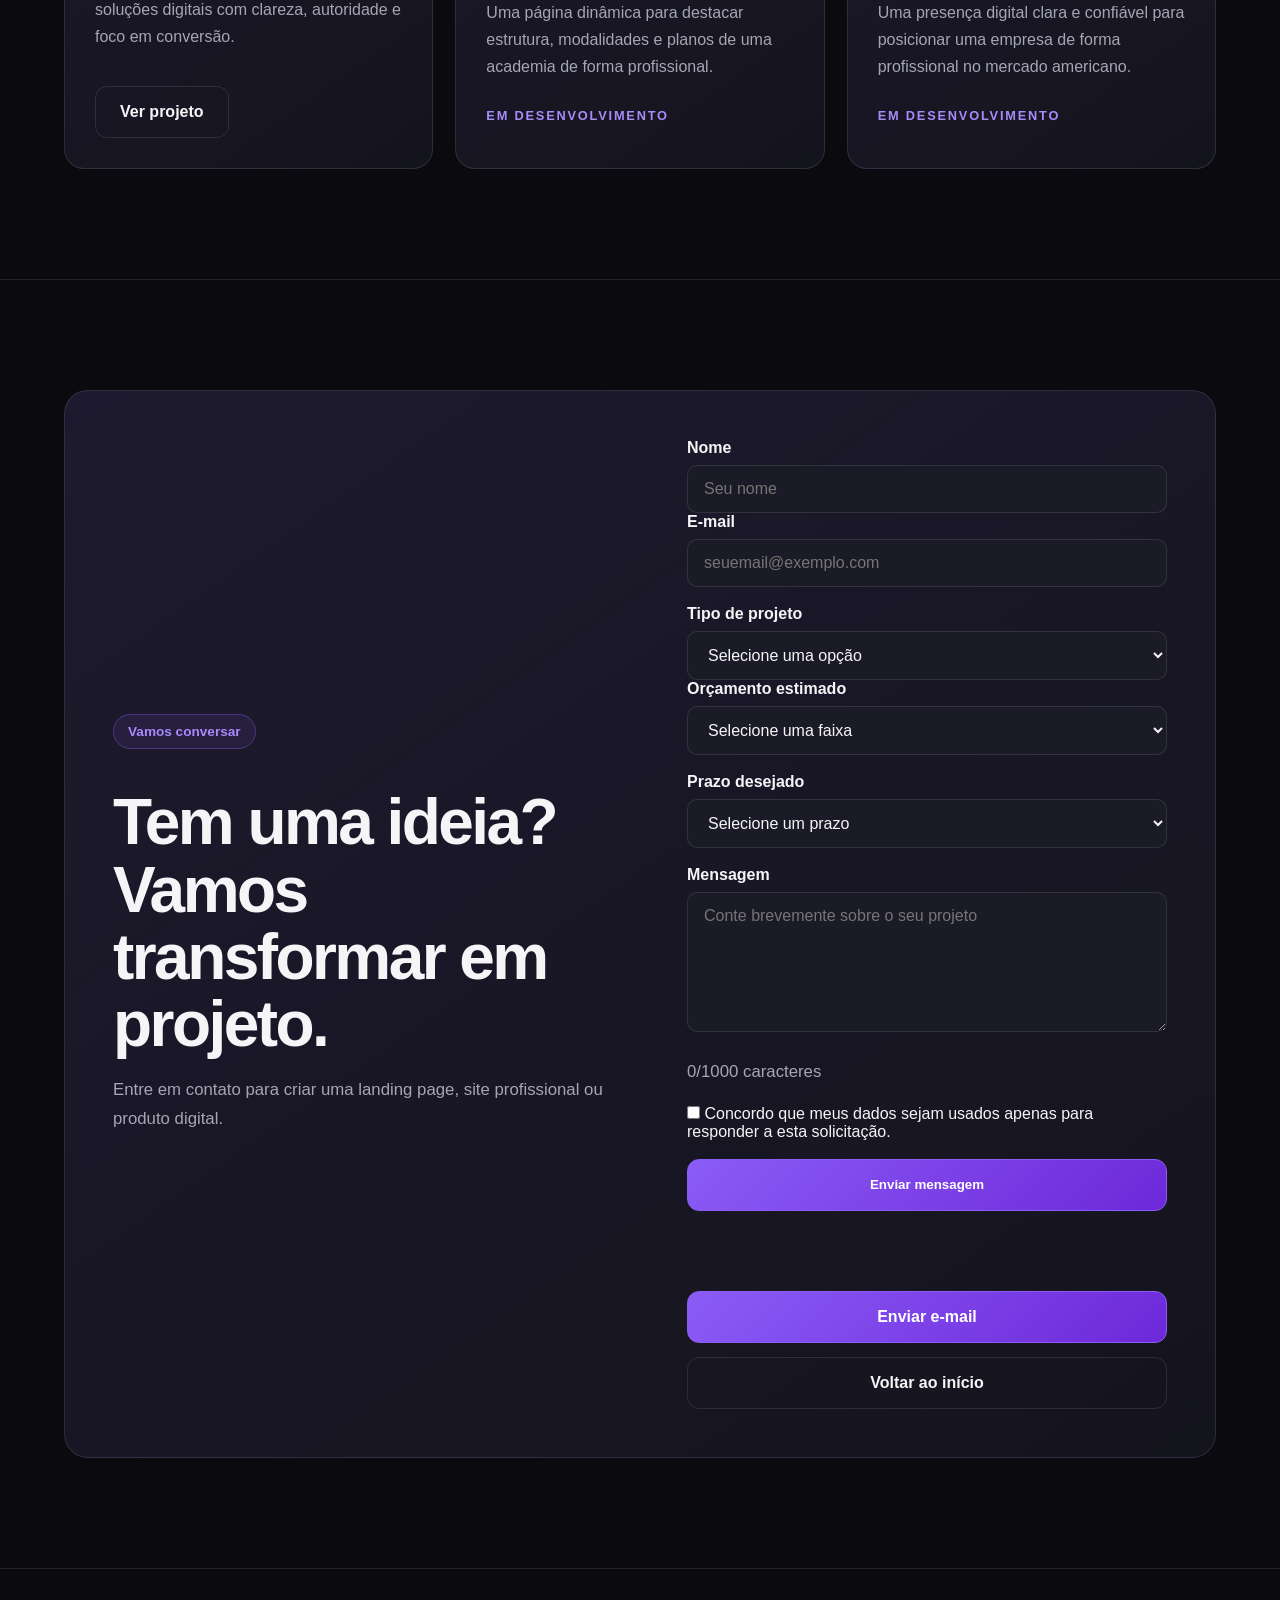
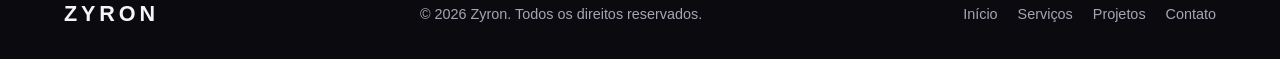
==== commit 2c3b857e: "Melhorar entrada dos campos no celular" ====
--- a/index.html
+++ b/index.html
@@ -307,55 +307,64 @@
               value="Novo contato pelo site da Zyron"
             />
 
-            <div class="form-field">
-              <label for="contact-name">Nome</label>
-              <input
-                type="text"
-                id="contact-name"
-                name="name"
-                autocomplete="name"
-                minlength="2"
-                maxlength="80"
-                placeholder="Seu nome"
-                required
-              />
-            </div>
-
-            <div class="form-field">
-              <label for="contact-email">E-mail</label>
-              <input
-                type="email"
-                id="contact-email"
-                name="email"
-                autocomplete="email"
-                maxlength="120"
-                placeholder="seuemail@exemplo.com"
-                required
-              />
-            </div>
-
-            <div class="form-field">
-              <label for="contact-project">Tipo de projeto</label>
-              <select id="contact-project" name="project" required>
-                <option value="" disabled selected>Selecione uma opção</option>
-                <option value="landing-page">Landing page</option>
-                <option value="site-institucional">Site institucional</option>
-                <option value="produto-digital">Produto digital</option>
-                <option value="loja-virtual">Loja virtual</option>
-                <option value="outro">Outro</option>
-              </select>
-            </div>
-
-            <div class="form-field">
-              <label for="contact-budget">Orçamento estimado</label>
-              <select id="contact-budget" name="budget" required>
-                <option value="" disabled selected>Selecione uma faixa</option>
-                <option value="ate-500">Até R$ 500</option>
-                <option value="500-1000">R$ 500 a R$ 1.000</option>
-                <option value="1000-3000">R$ 1.000 a R$ 3.000</option>
-                <option value="acima-3000">Acima de R$ 3.000</option>
-                <option value="nao-definido">Ainda não defini</option>
-              </select>
+            <div class="form-row">
+              <div class="form-field">
+                <label for="contact-name">Nome</label>
+                <input
+                  type="text"
+                  id="contact-name"
+                  name="name"
+                  autocomplete="name"
+                  autocapitalize="words"
+                  spellcheck="false"
+                  minlength="2"
+                  maxlength="80"
+                  placeholder="Seu nome"
+                  required
+                />
+              </div>
+
+              <div class="form-field">
+                <label for="contact-email">E-mail</label>
+                <input
+                  type="email"
+                  id="contact-email"
+                  name="email"
+                  autocomplete="email"
+                  inputmode="email"
+                  autocapitalize="none"
+                  spellcheck="false"
+                  maxlength="120"
+                  placeholder="seuemail@exemplo.com"
+                  required
+                />
+              </div>
+            </div>
+
+            <div class="form-row">
+              <div class="form-field">
+                <label for="contact-project">Tipo de projeto</label>
+                <select id="contact-project" name="project" required>
+                  <option value="" disabled selected>Selecione uma opção</option>
+                  <option value="landing-page">Landing page</option>
+                  <option value="site-institucional">Site institucional</option>
+                  <option value="produto-digital">Produto digital</option>
+                  <option value="loja-virtual">Loja virtual</option>
+                  <option value="outro">Outro</option>
+                </select>
+              </div>
+
+              <div class="form-field">
+                <label for="contact-budget">Orçamento estimado</label>
+                <select id="contact-budget" name="budget" required>
+                  <option value="" disabled selected>Selecione uma faixa</option>
+                  <option value="ate-500">Até R$ 500</option>
+                  <option value="500-1000">R$ 500 a R$ 1.000</option>
+                  <option value="1000-3000">R$ 1.000 a R$ 3.000</option>
+                  <option value="acima-3000">Acima de R$ 3.000</option>
+                  <option value="nao-definido">Ainda não defini</option>
+                </select>
+              </div>
             </div>
 
             <div class="form-field">
@@ -376,14 +385,32 @@
                 id="contact-message"
                 name="message"
                 rows="5"
+                autocapitalize="sentences"
+                spellcheck="true"
                 minlength="10"
                 maxlength="1000"
                 placeholder="Conte brevemente sobre o seu projeto"
                 required
               ></textarea>
+              <p class="message-counter" aria-live="polite">
+                0/1000 caracteres
+              </p>
             </div>
 
             <input type="text" name="_gotcha" class="form-honeypot" tabindex="-1" autocomplete="off" />
+            <div class="consent-field">
+              <input
+                type="checkbox"
+                id="contact-consent"
+                name="consent"
+                value="accepted"
+                required
+              />
+              <label for="contact-consent">
+                Concordo que meus dados sejam usados apenas para responder a esta solicitação.
+              </label>
+            </div>
+
             <button type="submit" class="button">Enviar mensagem</button>
             <p class="form-status" aria-live="polite"></p>
           </form>
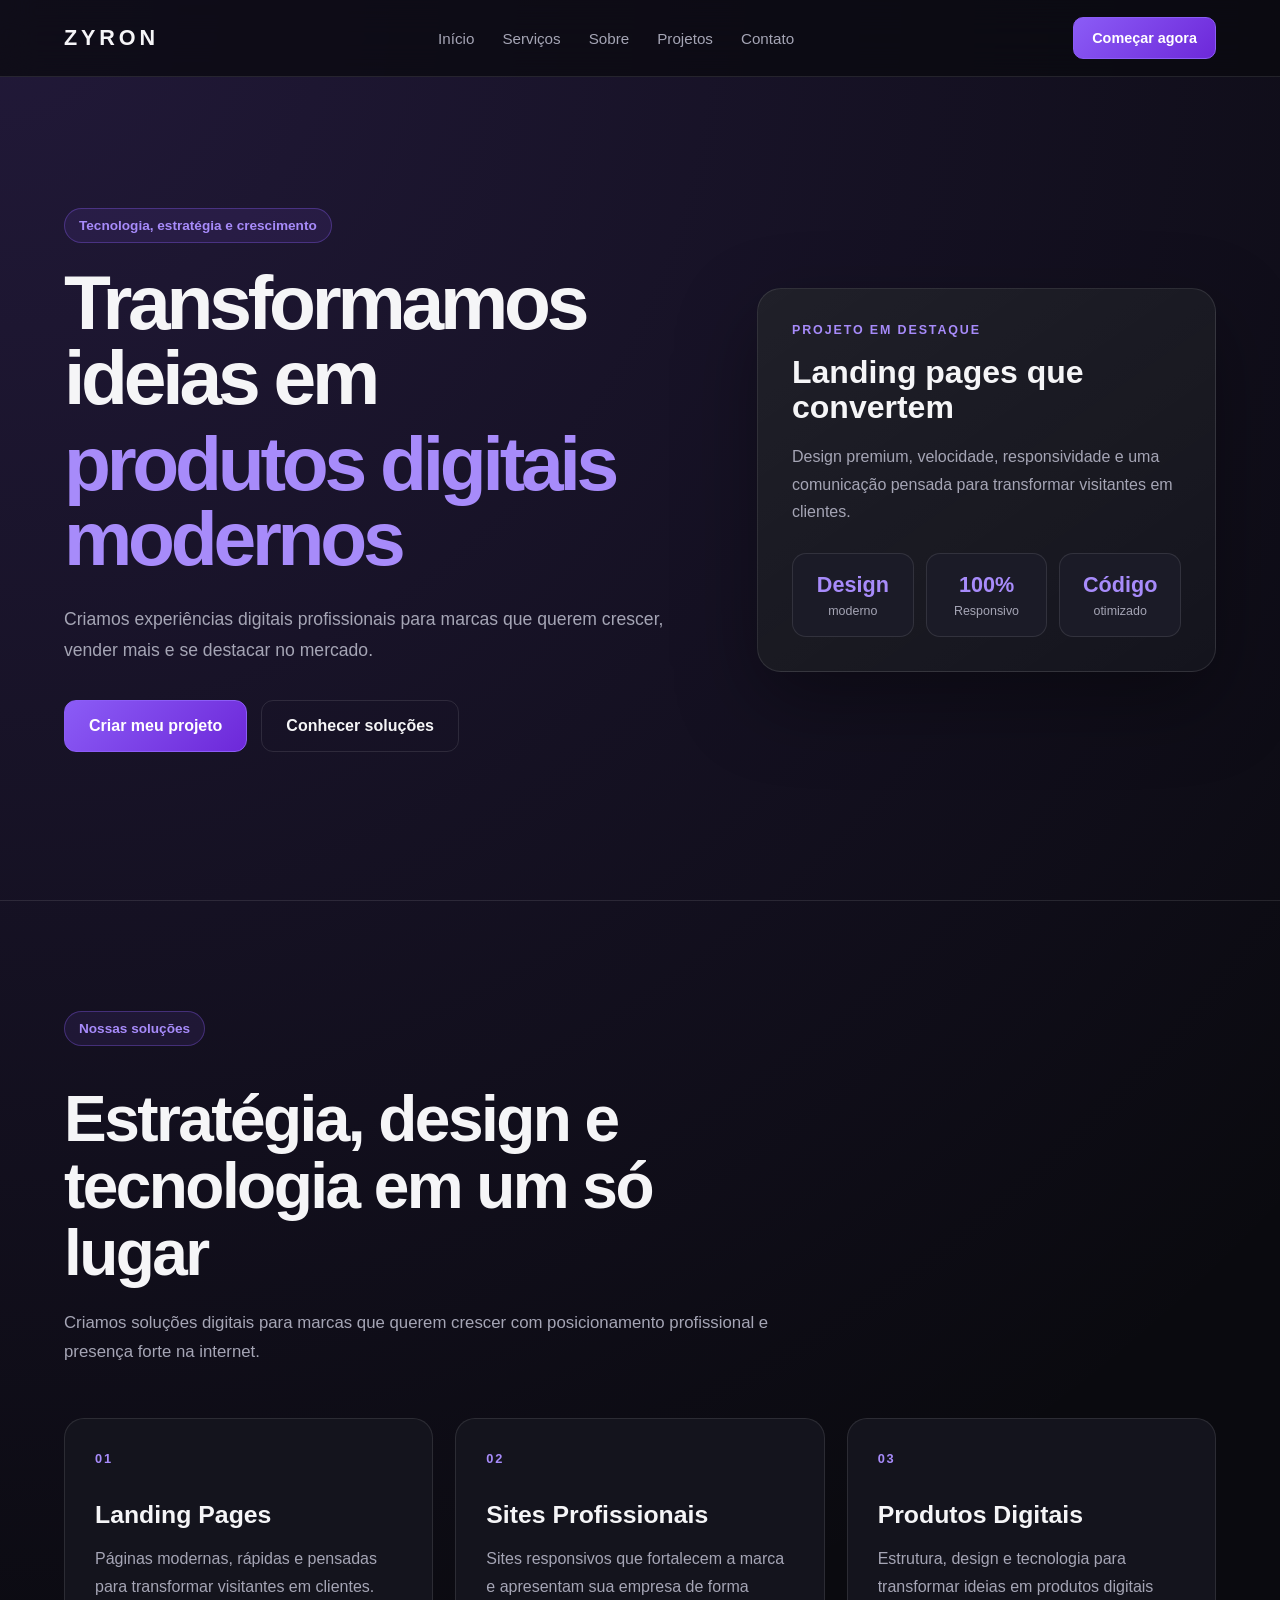
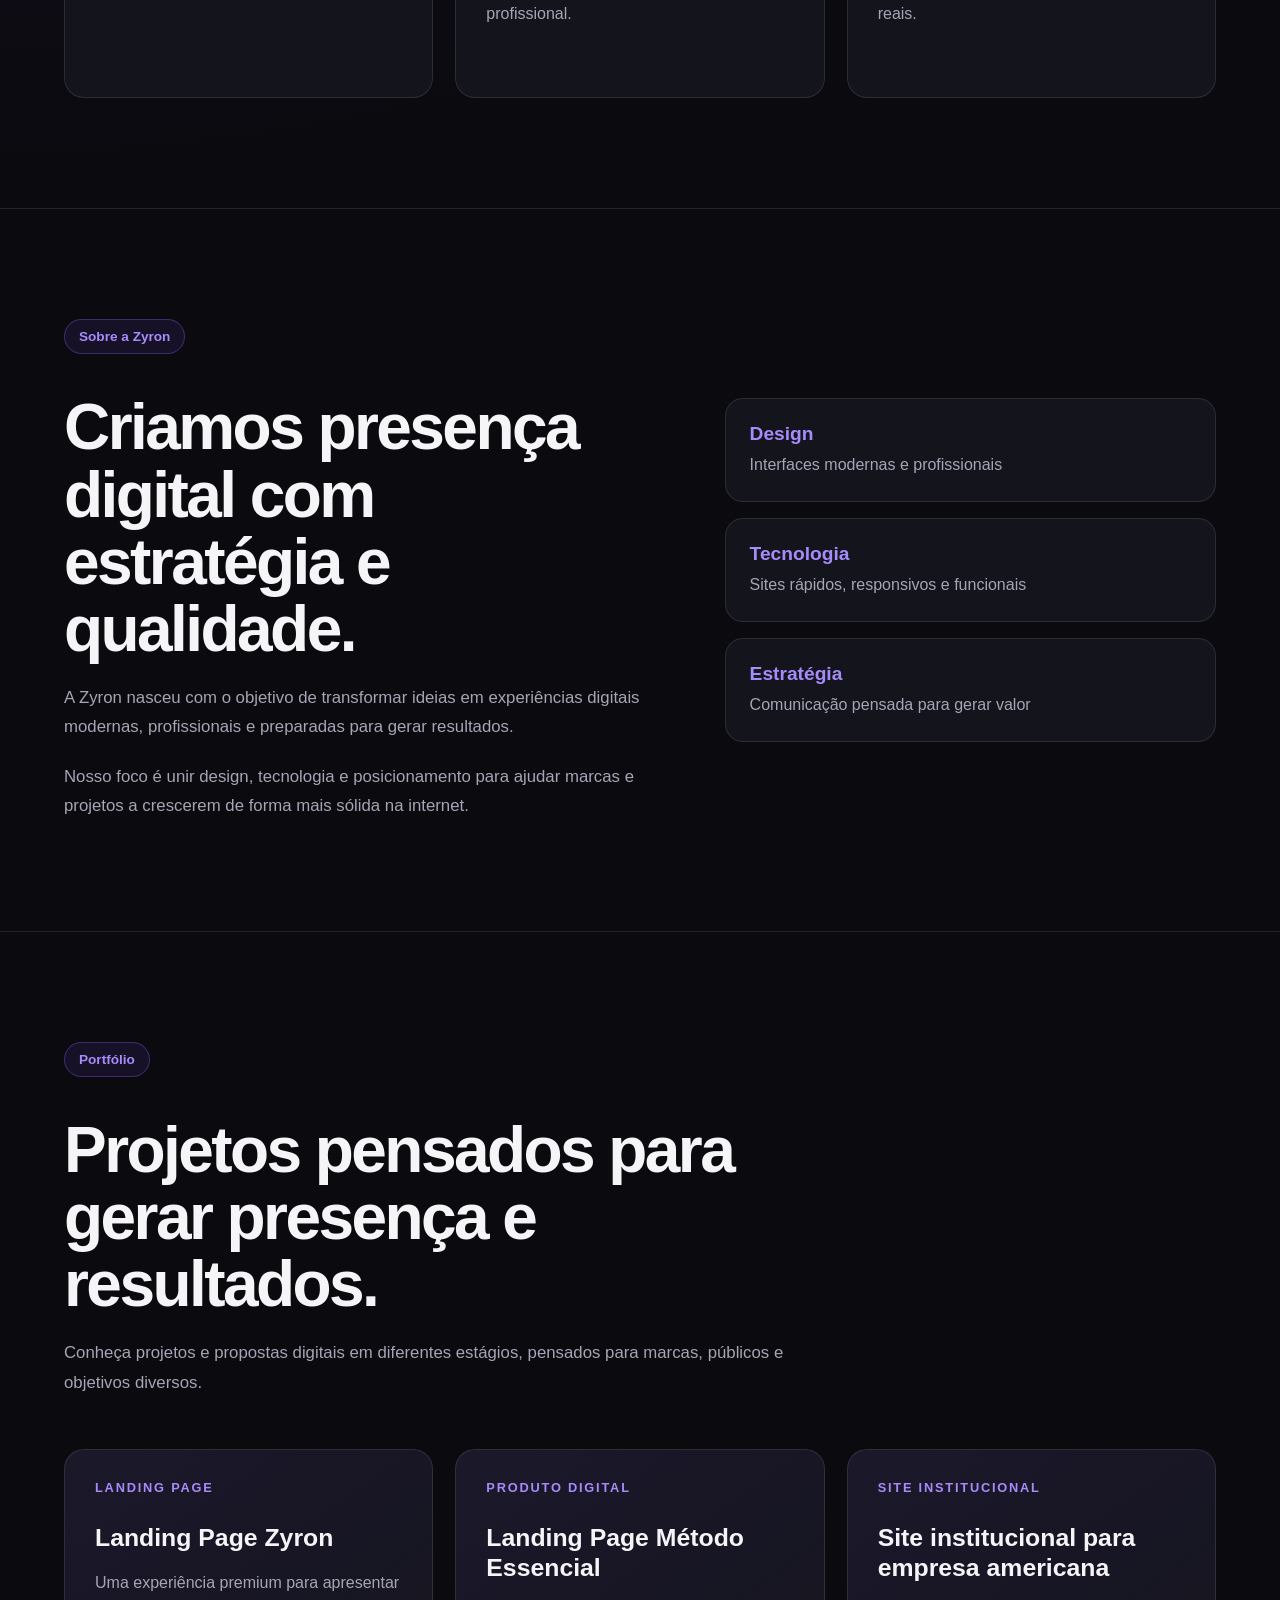
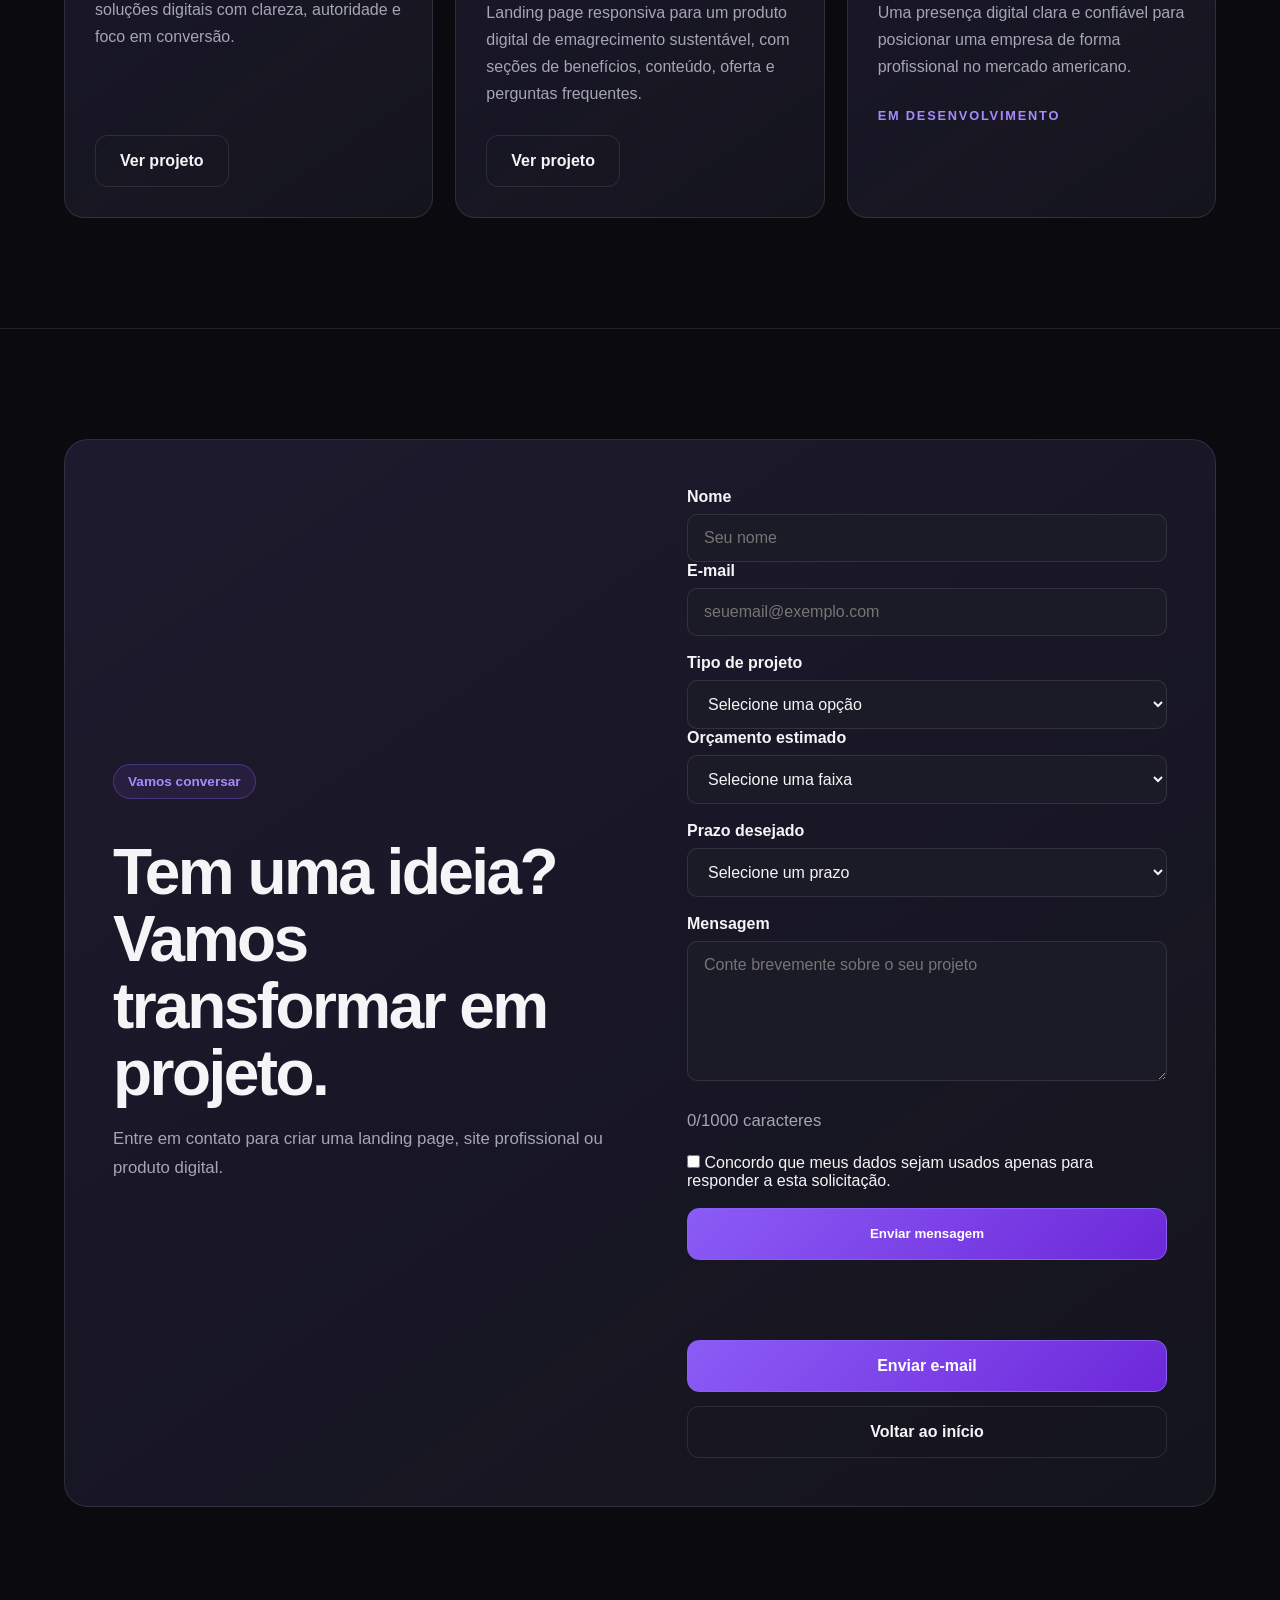
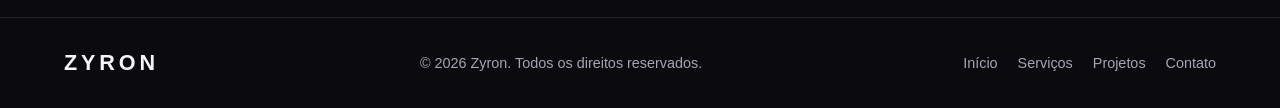
==== commit 84ce038e: "Adicionar projeto Método Essencial ao portfólio" ====
--- a/index.html
+++ b/index.html
@@ -264,13 +264,19 @@
           </article>
 
           <article class="project-card">
-            <span class="project-category">Fitness</span>
-            <h3>Landing Page para academia</h3>
-            <p>
-              Uma página dinâmica para destacar estrutura, modalidades e planos
-              de uma academia de forma profissional.
-            </p>
-            <span class="project-category">Em desenvolvimento</span>
+            <span class="project-category">Produto Digital</span>
+            <h3>Landing Page Método Essencial</h3>
+            <p>
+              Landing page responsiva para um produto digital de emagrecimento
+              sustentável, com seções de benefícios, conteúdo, oferta e
+              perguntas frequentes.
+            </p>
+            <a
+              href="./ebook-emagrecimento/"
+              class="button button-secondary"
+            >
+              Ver projeto
+            </a>
           </article>
 
           <article class="project-card">
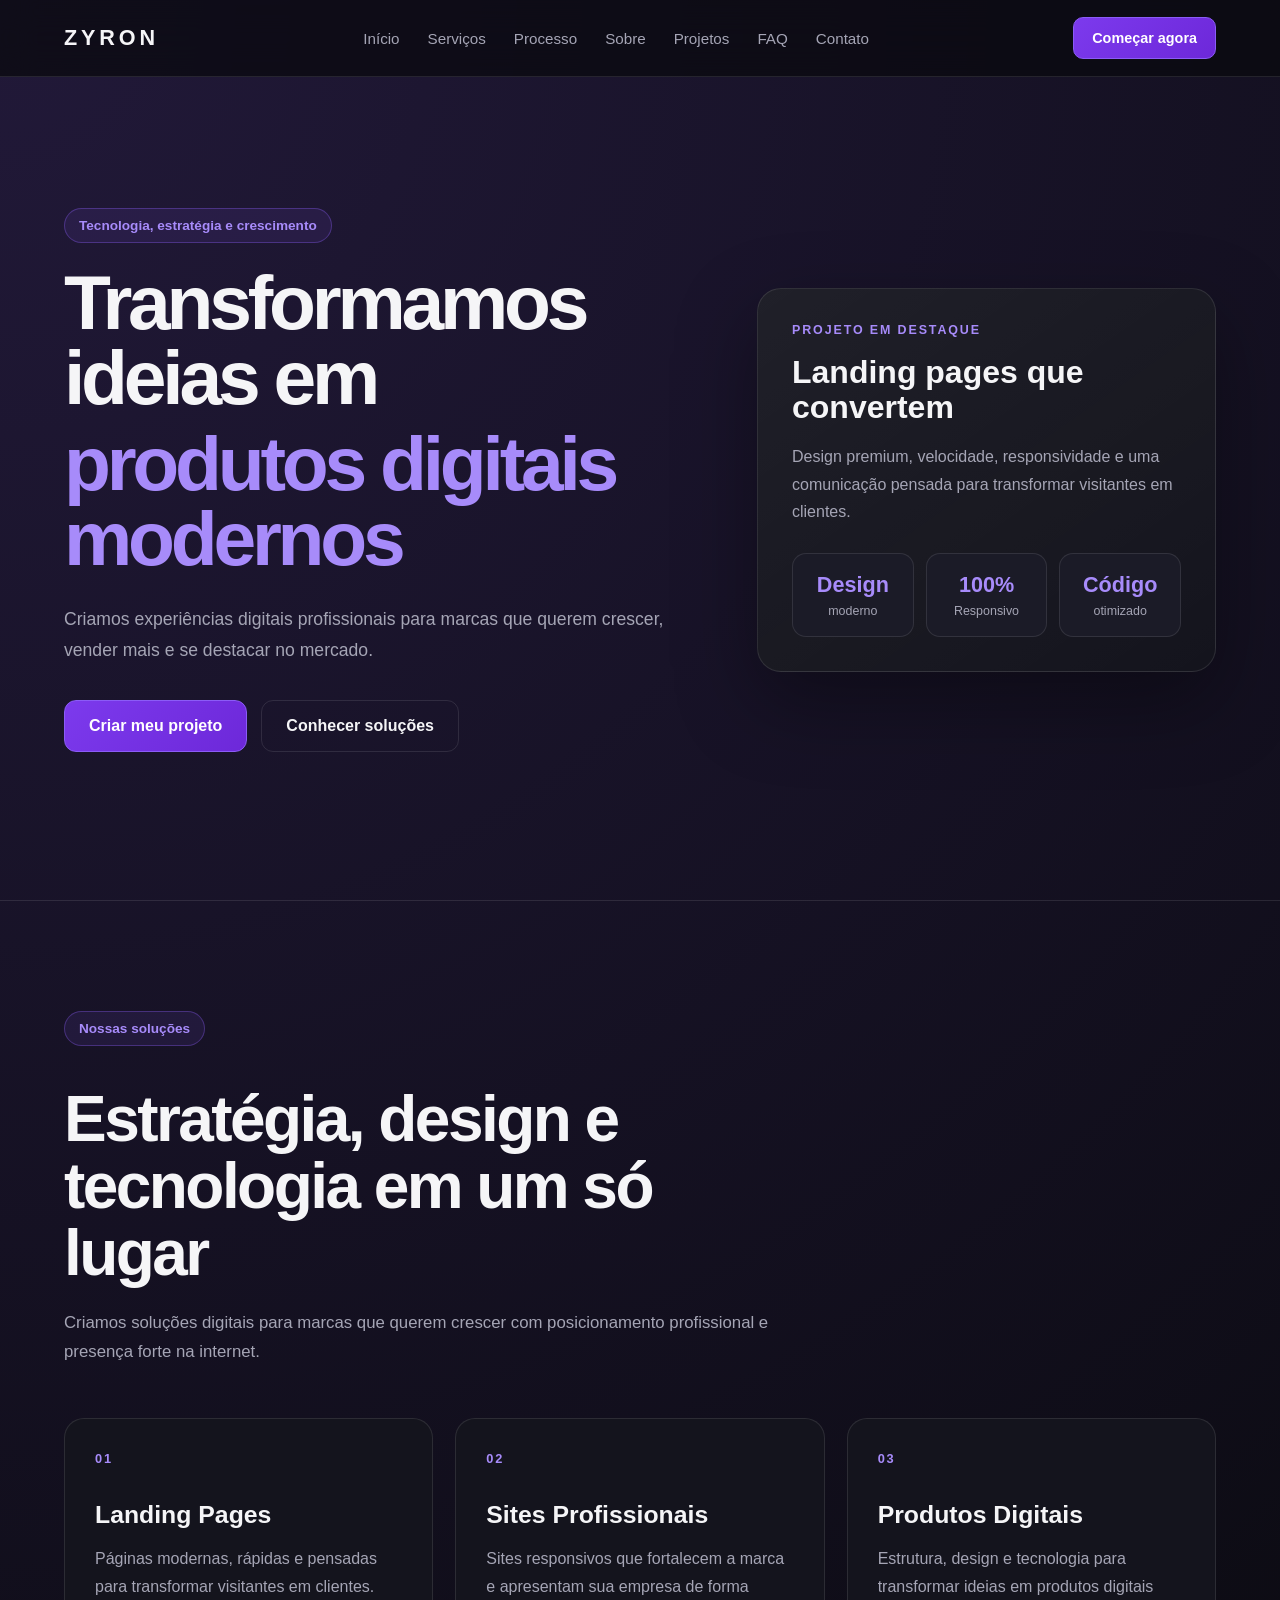
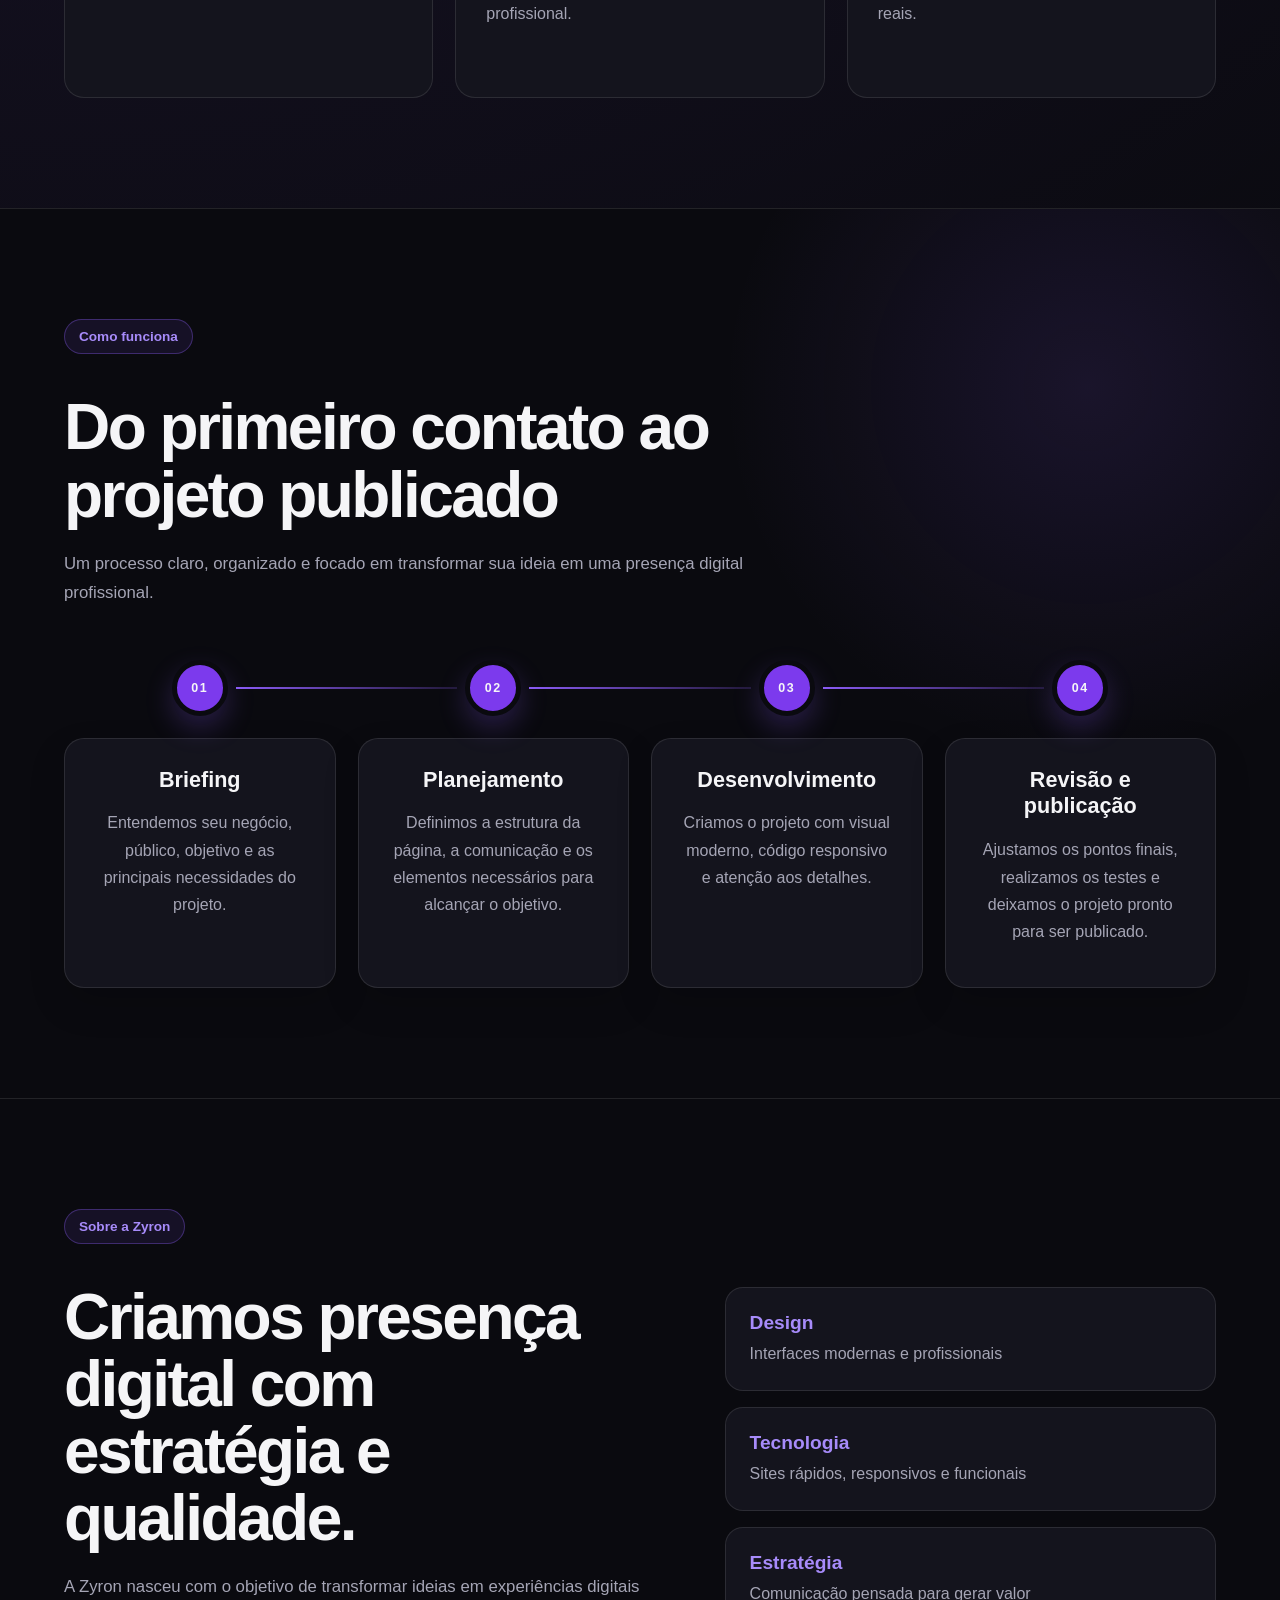
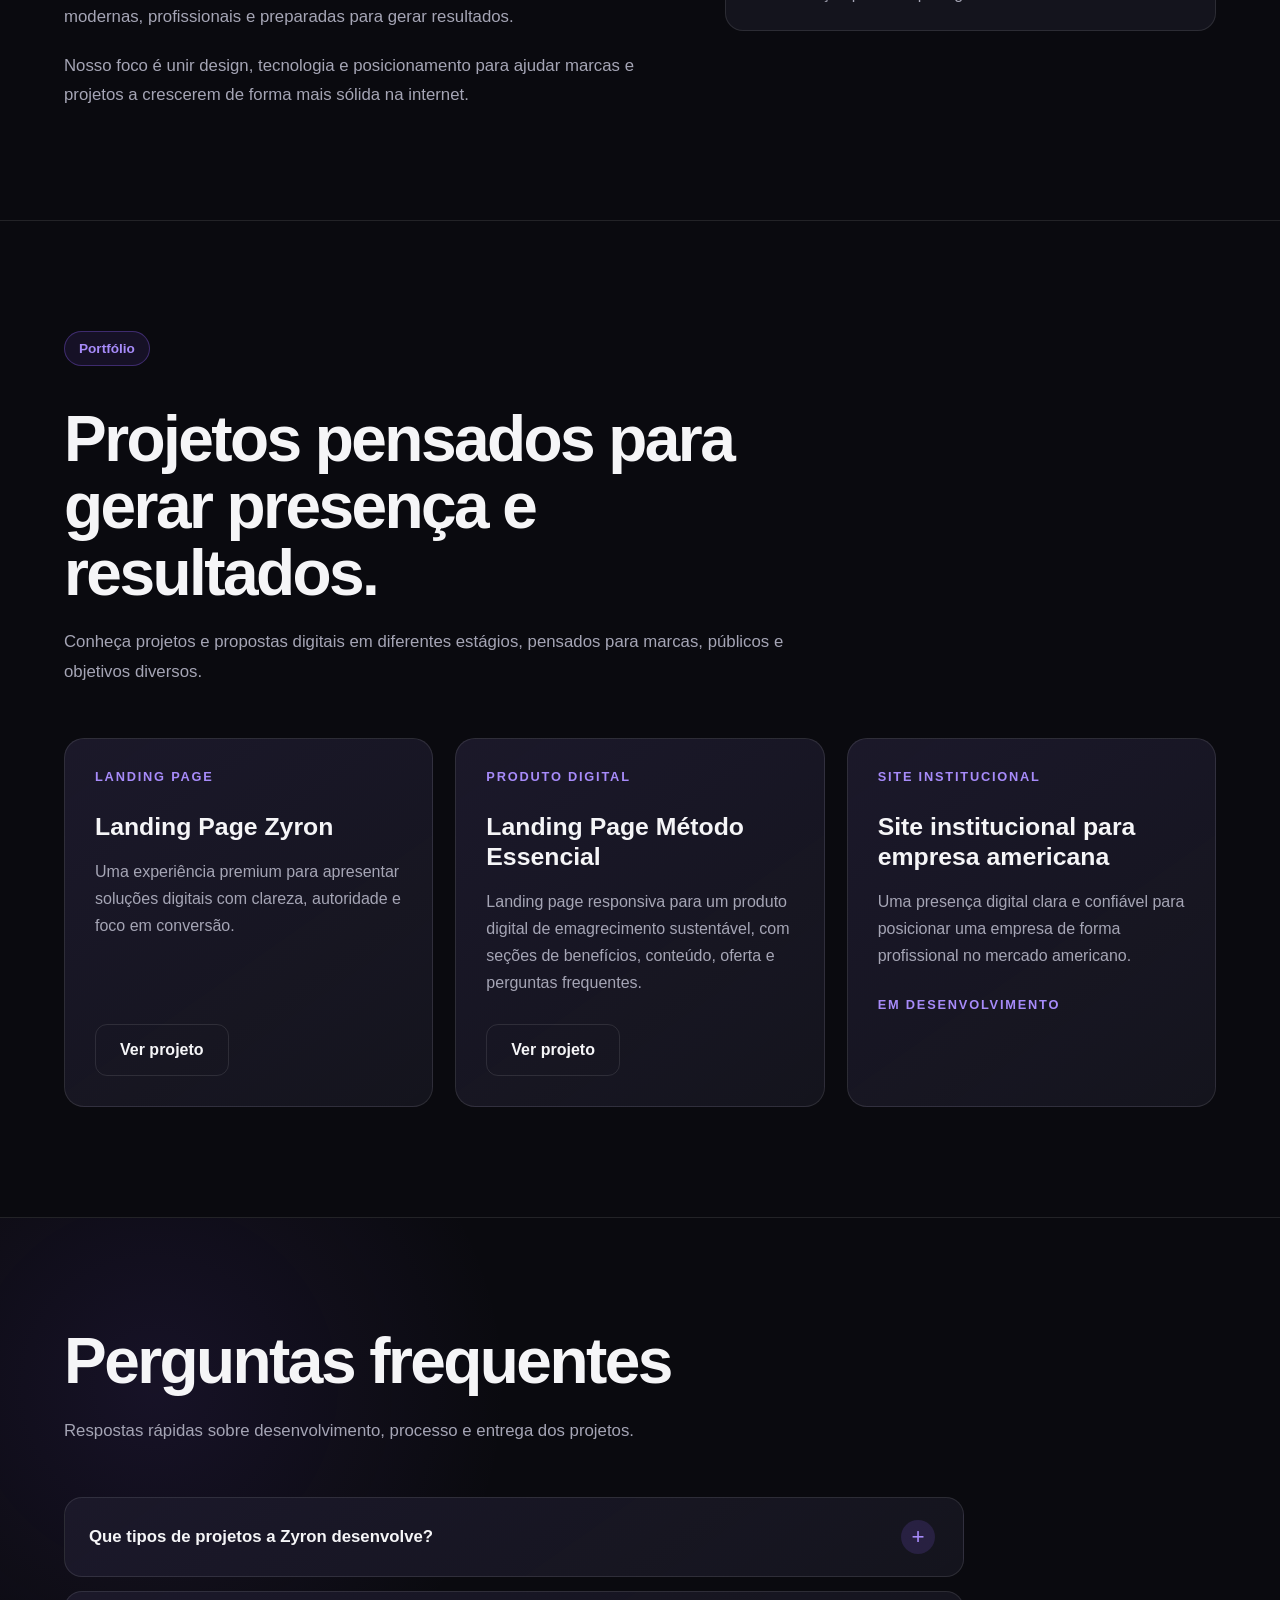
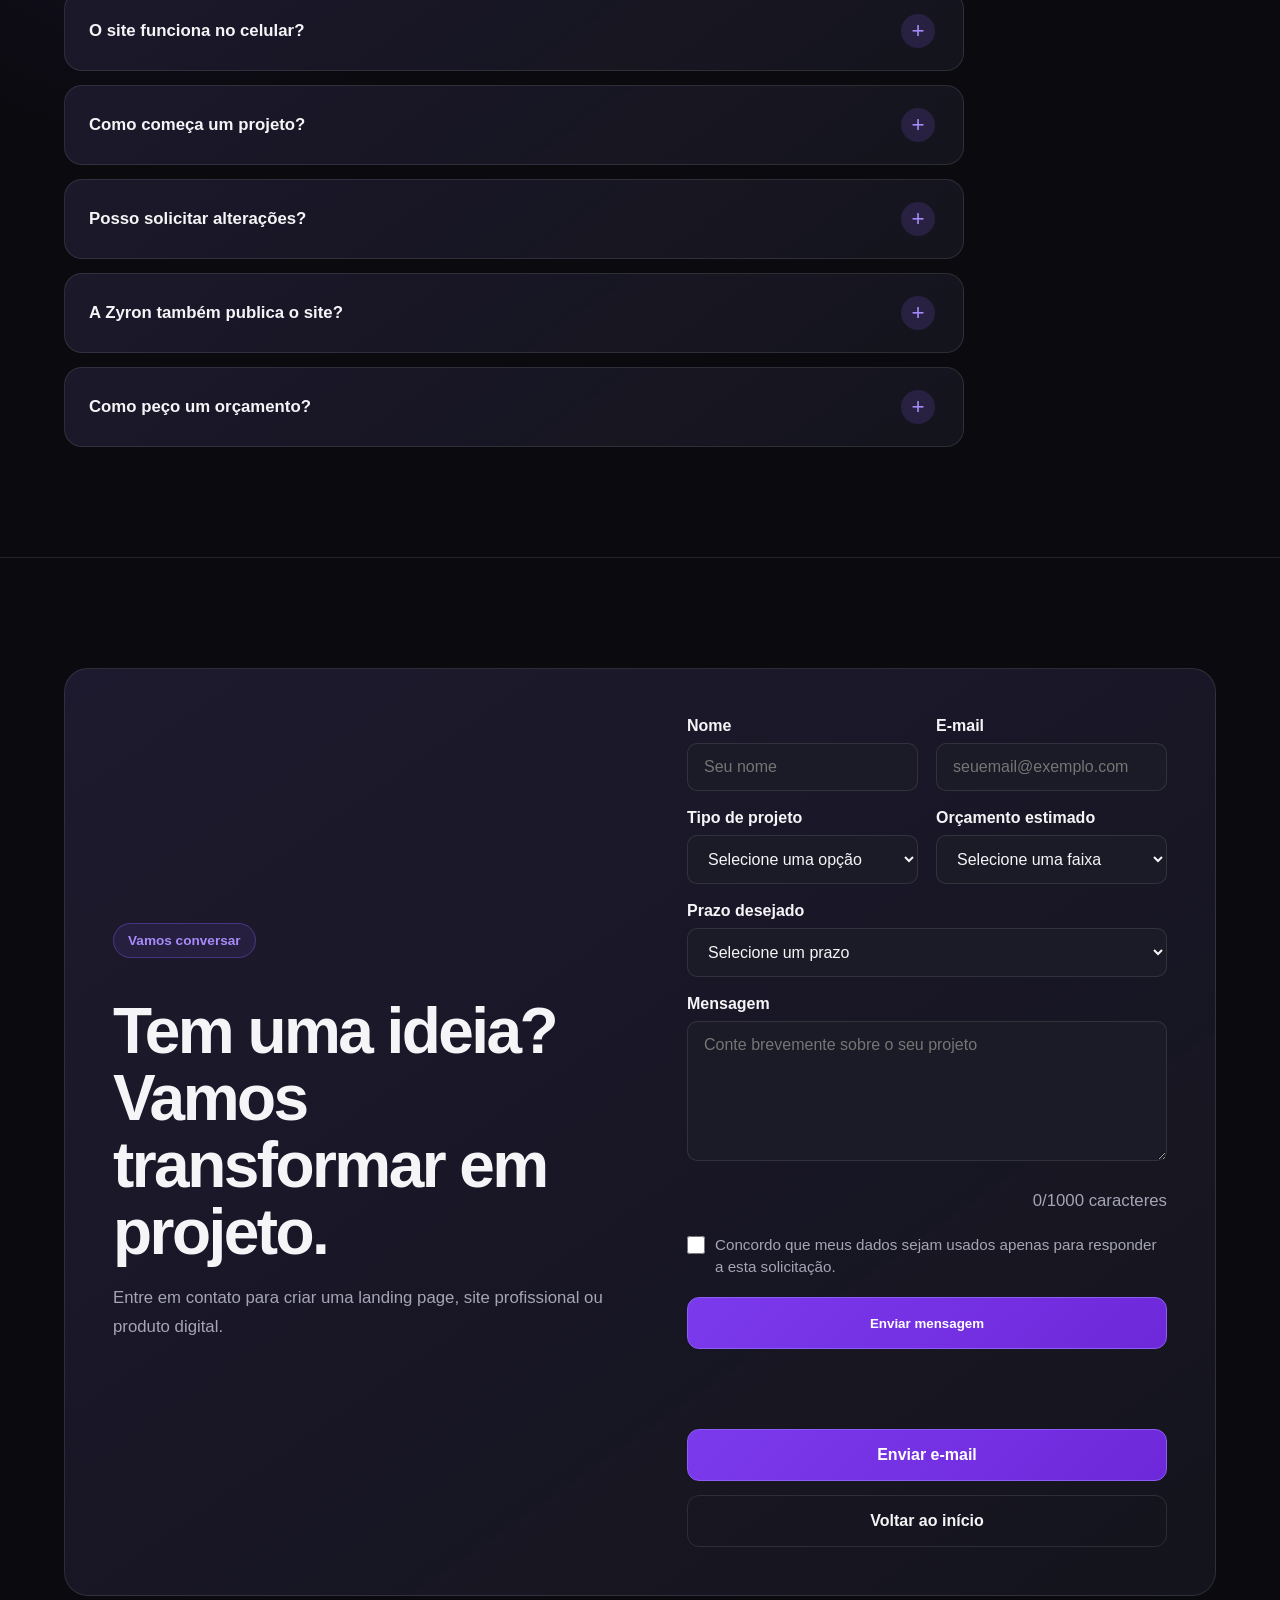
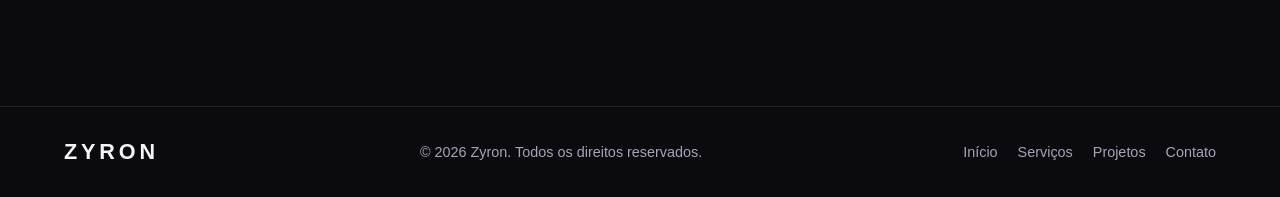
==== commit 2ea988ad: "Melhorar acessibilidade do honeypot" ====
--- a/index.html
+++ b/index.html
@@ -85,8 +85,10 @@
 <nav class="menu" id="menu-principal" aria-label="Navegação principal">
           <a href="#inicio">Início</a>
           <a href="#servicos">Serviços</a>
+          <a href="#processo">Processo</a>
           <a href="#sobre">Sobre</a>
           <a href="#projetos">Projetos</a>
+          <a href="#faq">FAQ</a>
           <a href="#contato">Contato</a>
         </nav>
 
@@ -194,9 +196,68 @@
       </div>
     </section>
 
-      <section class="about" id="sobre">
-  <div class="container about-content">
-    <div class="about-text">
+    <section class="process" id="processo" aria-labelledby="process-title">
+      <div class="container">
+        <div class="section-heading">
+          <span class="badge">Como funciona</span>
+          <h2 id="process-title">Do primeiro contato ao projeto publicado</h2>
+          <p>
+            Um processo claro, organizado e focado em transformar sua ideia em
+            uma presença digital profissional.
+          </p>
+        </div>
+
+        <ol class="process-grid">
+          <li class="process-step">
+            <span class="process-number" aria-hidden="true">01</span>
+            <div class="process-card">
+              <h3>Briefing</h3>
+              <p>
+                Entendemos seu negócio, público, objetivo e as principais
+                necessidades do projeto.
+              </p>
+            </div>
+          </li>
+
+          <li class="process-step">
+            <span class="process-number" aria-hidden="true">02</span>
+            <div class="process-card">
+              <h3>Planejamento</h3>
+              <p>
+                Definimos a estrutura da página, a comunicação e os elementos
+                necessários para alcançar o objetivo.
+              </p>
+            </div>
+          </li>
+
+          <li class="process-step">
+            <span class="process-number" aria-hidden="true">03</span>
+            <div class="process-card">
+              <h3>Desenvolvimento</h3>
+              <p>
+                Criamos o projeto com visual moderno, código responsivo e
+                atenção aos detalhes.
+              </p>
+            </div>
+          </li>
+
+          <li class="process-step">
+            <span class="process-number" aria-hidden="true">04</span>
+            <div class="process-card">
+              <h3>Revisão e publicação</h3>
+              <p>
+                Ajustamos os pontos finais, realizamos os testes e deixamos o
+                projeto pronto para ser publicado.
+              </p>
+            </div>
+          </li>
+        </ol>
+      </div>
+    </section>
+
+    <section class="about" id="sobre">
+      <div class="container about-content">
+        <div class="about-text">
       <span class="badge">Sobre a Zyron</span>
 
       <h2>Criamos presença digital com estratégia e qualidade.</h2>
@@ -288,6 +349,81 @@
             </p>
             <span class="project-category">Em desenvolvimento</span>
           </article>
+        </div>
+      </div>
+    </section>
+
+    <section class="faq" id="faq" aria-labelledby="faq-title">
+      <div class="container">
+        <header class="section-heading faq-heading">
+          <h2 id="faq-title">Perguntas frequentes</h2>
+          <p>
+            Respostas rápidas sobre desenvolvimento, processo e entrega dos
+            projetos.
+          </p>
+        </header>
+
+        <div class="faq-list">
+          <details class="faq-item">
+            <summary>Que tipos de projetos a Zyron desenvolve?</summary>
+            <div class="faq-answer">
+              <p>
+                Landing pages, sites institucionais e páginas para produtos
+                digitais, sempre com foco em responsividade, clareza e
+                experiência do usuário.
+              </p>
+            </div>
+          </details>
+
+          <details class="faq-item">
+            <summary>O site funciona no celular?</summary>
+            <div class="faq-answer">
+              <p>
+                Sim. Os projetos são desenvolvidos para funcionar em
+                computadores, tablets e celulares.
+              </p>
+            </div>
+          </details>
+
+          <details class="faq-item">
+            <summary>Como começa um projeto?</summary>
+            <div class="faq-answer">
+              <p>
+                O processo começa com um briefing para entender o negócio, o
+                público, os objetivos e as necessidades do projeto.
+              </p>
+            </div>
+          </details>
+
+          <details class="faq-item">
+            <summary>Posso solicitar alterações?</summary>
+            <div class="faq-answer">
+              <p>
+                Sim. As revisões são alinhadas conforme o escopo definido para o
+                projeto.
+              </p>
+            </div>
+          </details>
+
+          <details class="faq-item">
+            <summary>A Zyron também publica o site?</summary>
+            <div class="faq-answer">
+              <p>
+                A publicação pode fazer parte do projeto, conforme a plataforma,
+                hospedagem e estrutura escolhidas.
+              </p>
+            </div>
+          </details>
+
+          <details class="faq-item">
+            <summary>Como peço um orçamento?</summary>
+            <div class="faq-answer">
+              <p>
+                Preencha o formulário de contato com o tipo de projeto,
+                orçamento estimado, prazo desejado e uma breve descrição.
+              </p>
+            </div>
+          </details>
         </div>
       </div>
     </section>
@@ -403,7 +539,7 @@
               </p>
             </div>
 
-            <input type="text" name="_gotcha" class="form-honeypot" tabindex="-1" autocomplete="off" />
+            <input type="text" name="_gotcha" class="form-honeypot" tabindex="-1" autocomplete="off" aria-hidden="true" />
             <div class="consent-field">
               <input
                 type="checkbox"
--- a/style.css
+++ b/style.css
@@ -5,6 +5,7 @@
   --text: #f5f5f7;
   --text-muted: #a5a5b5;
   --primary: #8b5cf6;
+  --primary-contrast: #7c3aed;
   --primary-light: #a78bfa;
   --border: rgba(255, 255, 255, 0.1);
   --max-width: 1180px;
@@ -18,6 +19,10 @@
 
 html {
   scroll-behavior: smooth;
+}
+
+main section[id] {
+  scroll-margin-top: 100px;
 }
 
 body {
@@ -96,6 +101,7 @@
 }
 
 .menu a {
+  position: relative;
   color: var(--text-muted);
   font-size: 0.95rem;
   transition: 0.2s ease;
@@ -103,6 +109,22 @@
 
 .menu a:hover {
   color: var(--text);
+}
+
+.menu a.active {
+  color: var(--text);
+}
+
+.menu a.active::after {
+  position: absolute;
+  right: 0;
+  bottom: -8px;
+  left: 0;
+  height: 2px;
+  border-radius: 999px;
+  background: var(--primary);
+  box-shadow: 0 0 12px rgba(139, 92, 246, 0.65);
+  content: "";
 }
 
 .button {
@@ -113,7 +135,7 @@
   padding: 0 24px;
   border: 1px solid var(--primary);
   border-radius: 12px;
-  background: linear-gradient(135deg, var(--primary), #6d28d9);
+  background: linear-gradient(135deg, var(--primary-contrast), #6d28d9);
   color: white;
   font-weight: 700;
   transition:
@@ -366,9 +388,125 @@
   line-height: 1.7;
 }
 
+.process {
+  padding: 110px 0;
+  overflow: hidden;
+  border-top: 1px solid var(--border);
+  background:
+    radial-gradient(circle at 85% 20%, rgba(139, 92, 246, 0.12), transparent 28%),
+    var(--background);
+}
+
+.process-grid {
+  display: grid;
+  grid-template-columns: repeat(4, minmax(0, 1fr));
+  gap: 22px;
+  list-style: none;
+}
+
+.process-step {
+  position: relative;
+  min-width: 0;
+}
+
+.process-step:not(:last-child)::after {
+  position: absolute;
+  top: 27px;
+  left: calc(50% + 36px);
+  width: calc(100% - 50px);
+  height: 2px;
+  background: linear-gradient(90deg, var(--primary), rgba(139, 92, 246, 0.18));
+  content: "";
+}
+
+.process-number {
+  position: relative;
+  z-index: 1;
+  width: 56px;
+  height: 56px;
+  display: grid;
+  place-items: center;
+  margin: 0 auto 22px;
+  border: 5px solid var(--background);
+  border-radius: 50%;
+  background: var(--primary-contrast);
+  box-shadow: 0 12px 28px rgba(139, 92, 246, 0.24);
+  color: var(--text);
+  font-size: 0.78rem;
+  font-weight: 800;
+  letter-spacing: 0.12em;
+}
+
+.process-card {
+  min-height: 250px;
+  padding: 28px;
+  border: 1px solid var(--border);
+  border-radius: 20px;
+  background: var(--surface);
+  box-shadow: 0 16px 36px rgba(0, 0, 0, 0.16);
+  text-align: center;
+}
+
+.process-card h3 {
+  font-size: 1.35rem;
+  line-height: 1.25;
+}
+
+.process-card p {
+  margin-top: 16px;
+  color: var(--text-muted);
+  line-height: 1.7;
+}
+
 @media (max-width: 900px) {
   .services-grid {
     grid-template-columns: 1fr;
+  }
+
+  .process-grid {
+    grid-template-columns: repeat(2, minmax(0, 1fr));
+  }
+
+  .process-step:nth-child(2)::after {
+    display: none;
+  }
+}
+
+@media (max-width: 560px) {
+  .process {
+    padding: 80px 0;
+  }
+
+  .process-grid {
+    grid-template-columns: 1fr;
+  }
+
+  .process-step {
+    display: grid;
+    grid-template-columns: 48px minmax(0, 1fr);
+    gap: 16px;
+    align-items: start;
+  }
+
+  .process-step:not(:last-child)::after {
+    display: block;
+    top: 48px;
+    left: 23px;
+    width: 2px;
+    height: calc(100% - 4px);
+  }
+
+  .process-number {
+    width: 48px;
+    height: 48px;
+    margin: 0;
+    border-width: 4px;
+  }
+
+  .process-card {
+    min-height: auto;
+    padding: 24px 22px;
+    text-align: left;
   }
 }
 .reveal {
@@ -446,6 +584,107 @@
   }
 }
 
+.faq {
+  padding: 110px 0;
+  border-top: 1px solid var(--border);
+  background:
+    radial-gradient(circle at 12% 18%, rgba(139, 92, 246, 0.1), transparent 26%),
+    var(--background);
+}
+
+.faq-heading h2 {
+  margin-top: 0;
+}
+
+.faq-list {
+  max-width: 900px;
+  display: grid;
+  gap: 14px;
+}
+
+.faq-item {
+  overflow: hidden;
+  border: 1px solid var(--border);
+  border-radius: 18px;
+  background:
+    linear-gradient(145deg, rgba(139, 92, 246, 0.06), transparent),
+    var(--surface);
+}
+
+.faq-item summary {
+  display: grid;
+  grid-template-columns: minmax(0, 1fr) 38px;
+  gap: 18px;
+  align-items: center;
+  padding: 22px 24px;
+  color: var(--text);
+  cursor: pointer;
+  font-size: 1.05rem;
+  font-weight: 700;
+  line-height: 1.4;
+  list-style: none;
+}
+
+.faq-item summary::-webkit-details-marker {
+  display: none;
+}
+
+.faq-item summary::marker {
+  content: "";
+}
+
+.faq-item summary::after {
+  width: 34px;
+  height: 34px;
+  display: grid;
+  place-items: center;
+  border-radius: 50%;
+  background: rgba(139, 92, 246, 0.16);
+  color: var(--primary-light);
+  content: "+";
+  font-size: 1.4rem;
+  font-weight: 500;
+  line-height: 1;
+}
+
+.faq-item[open] summary {
+  color: var(--primary-light);
+}
+
+.faq-item[open] summary::after {
+  transform: rotate(45deg);
+}
+
+.faq-item summary:focus-visible {
+  outline: 3px solid var(--primary);
+  outline-offset: -3px;
+}
+
+.faq-answer {
+  padding: 0 80px 24px 24px;
+}
+
+.faq-answer p {
+  color: var(--text-muted);
+  line-height: 1.7;
+}
+
+@media (max-width: 700px) {
+  .faq {
+    padding: 80px 0;
+  }
+
+  .faq-item summary {
+    grid-template-columns: minmax(0, 1fr) 34px;
+    gap: 14px;
+    padding: 20px;
+  }
+
+  .faq-answer {
+    padding: 0 20px 22px;
+  }
+}
+
 .contact {
   padding: 110px 0;
   border-top: 1px solid var(--border);
@@ -492,6 +731,18 @@
   gap: 18px;
 }
 
+.form-row {
+  display: grid;
+  grid-template-columns: 1fr;
+  gap: 18px;
+}
+
+@media (min-width: 700px) {
+  .form-row {
+    grid-template-columns: repeat(2, minmax(0, 1fr));
+  }
+}
+
 .form-field {
   display: grid;
   gap: 8px;
@@ -519,6 +770,14 @@
   resize: vertical;
 }
 
+.message-counter {
+  margin: -2px 0 0;
+  color: var(--text-muted);
+  font-size: 0.85rem;
+  line-height: 1.4;
+  text-align: right;
+}
+
 .form-field input:focus-visible,
 .form-field select:focus-visible,
 .form-field textarea:focus-visible {
@@ -533,6 +792,33 @@
   width: 1px;
   height: 1px;
   overflow: hidden;
+}
+
+.consent-field {
+  display: flex;
+  align-items: flex-start;
+  gap: 10px;
+  color: var(--text-muted);
+  font-size: 0.95rem;
+  line-height: 1.5;
+}
+
+.consent-field input {
+  width: 18px;
+  height: 18px;
+  margin-top: 2px;
+  flex: 0 0 auto;
+  accent-color: var(--primary);
+  cursor: pointer;
+}
+
+.consent-field input:focus-visible {
+  outline: 2px solid var(--primary);
+  outline-offset: 2px;
+}
+
+.consent-field label {
+  cursor: pointer;
 }
 
 .contact-form .button {
@@ -743,6 +1029,7 @@
     transition: none !important;
   }
 
+  .menu a,
   .button,
   .service-card,
   .project-card {
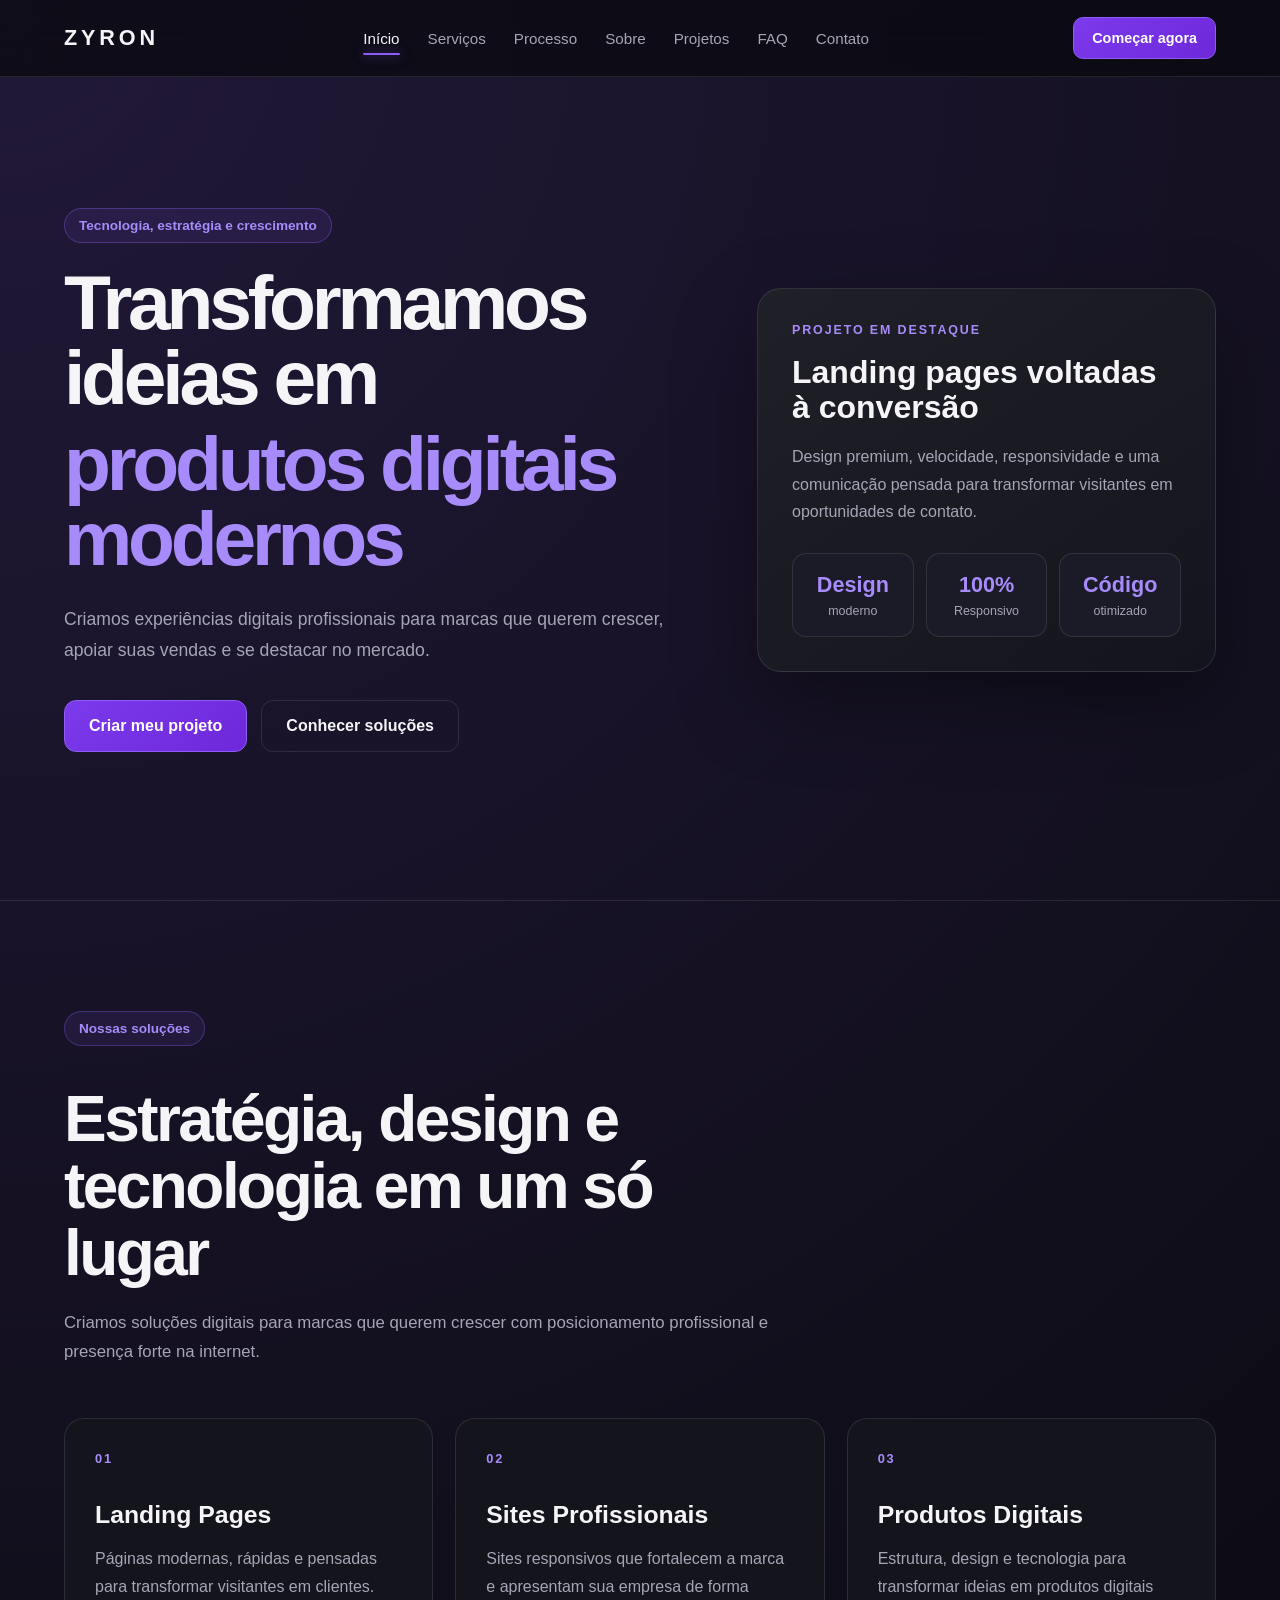
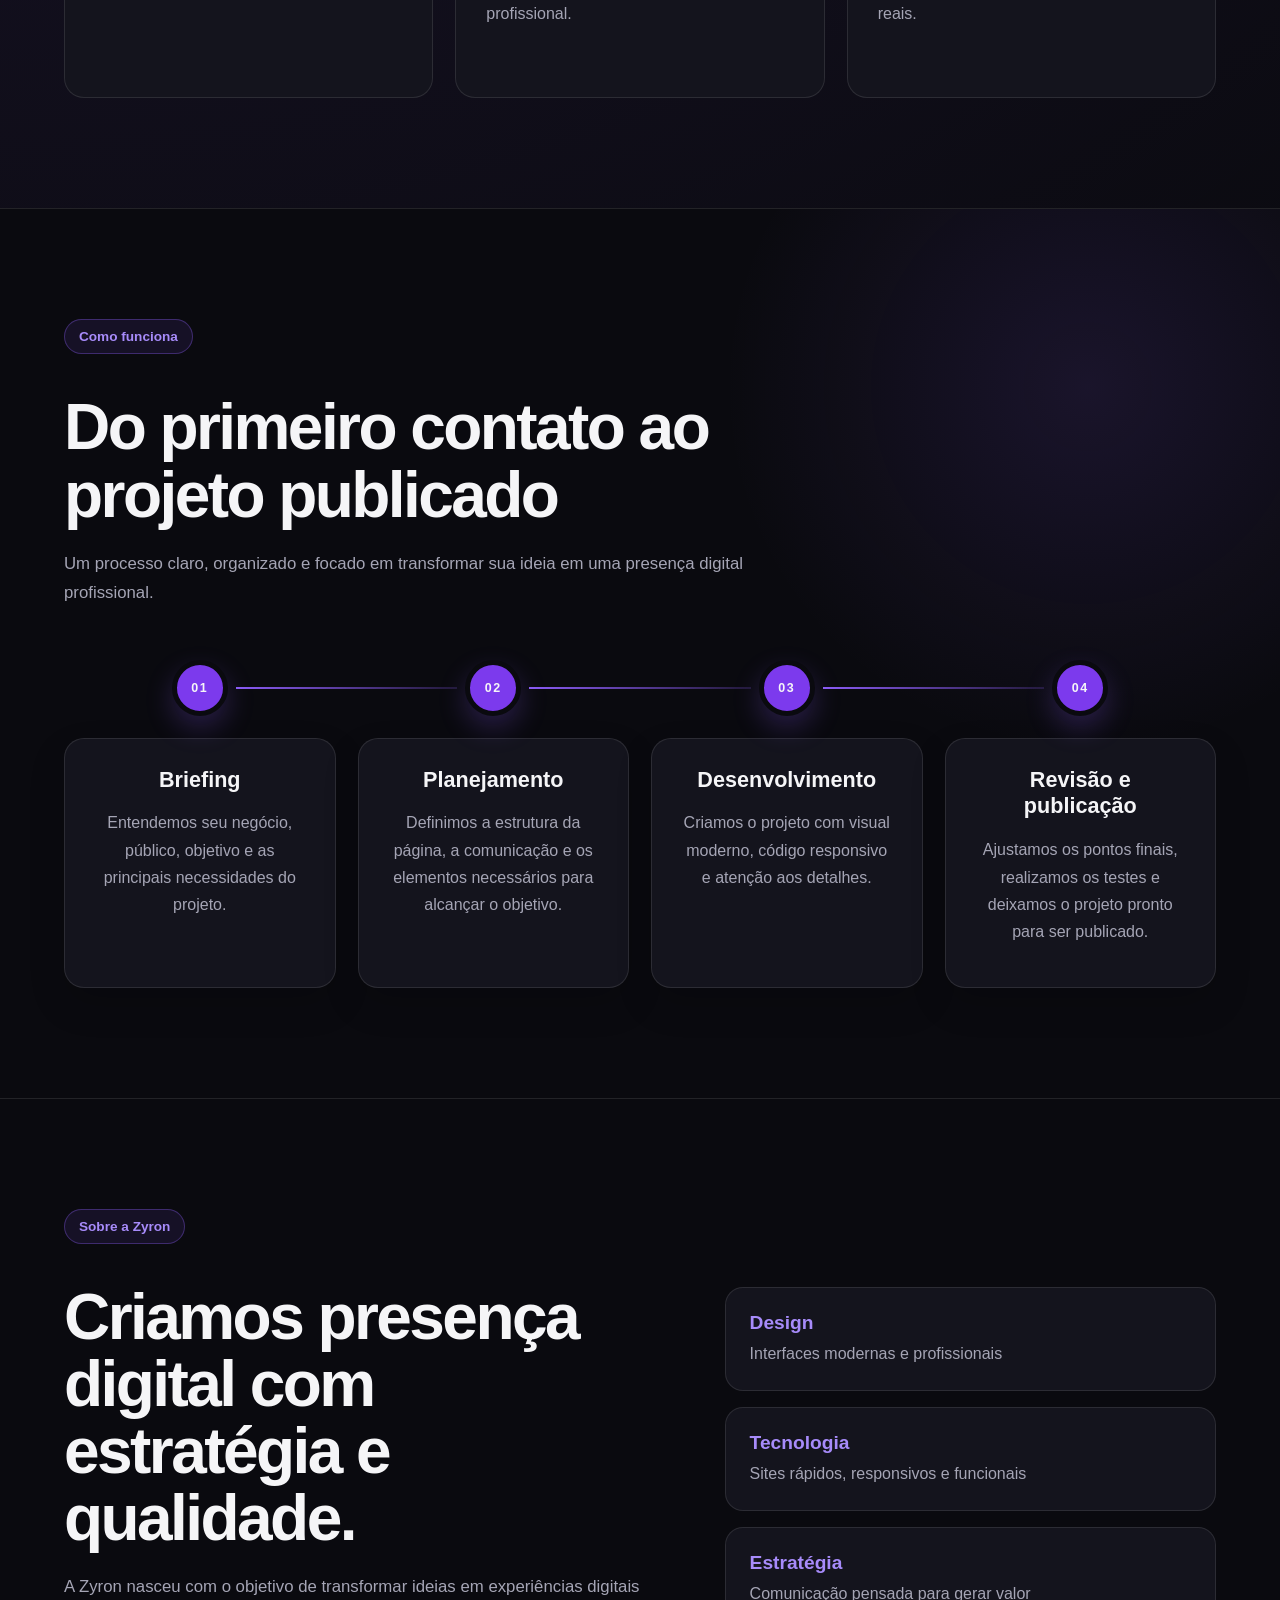
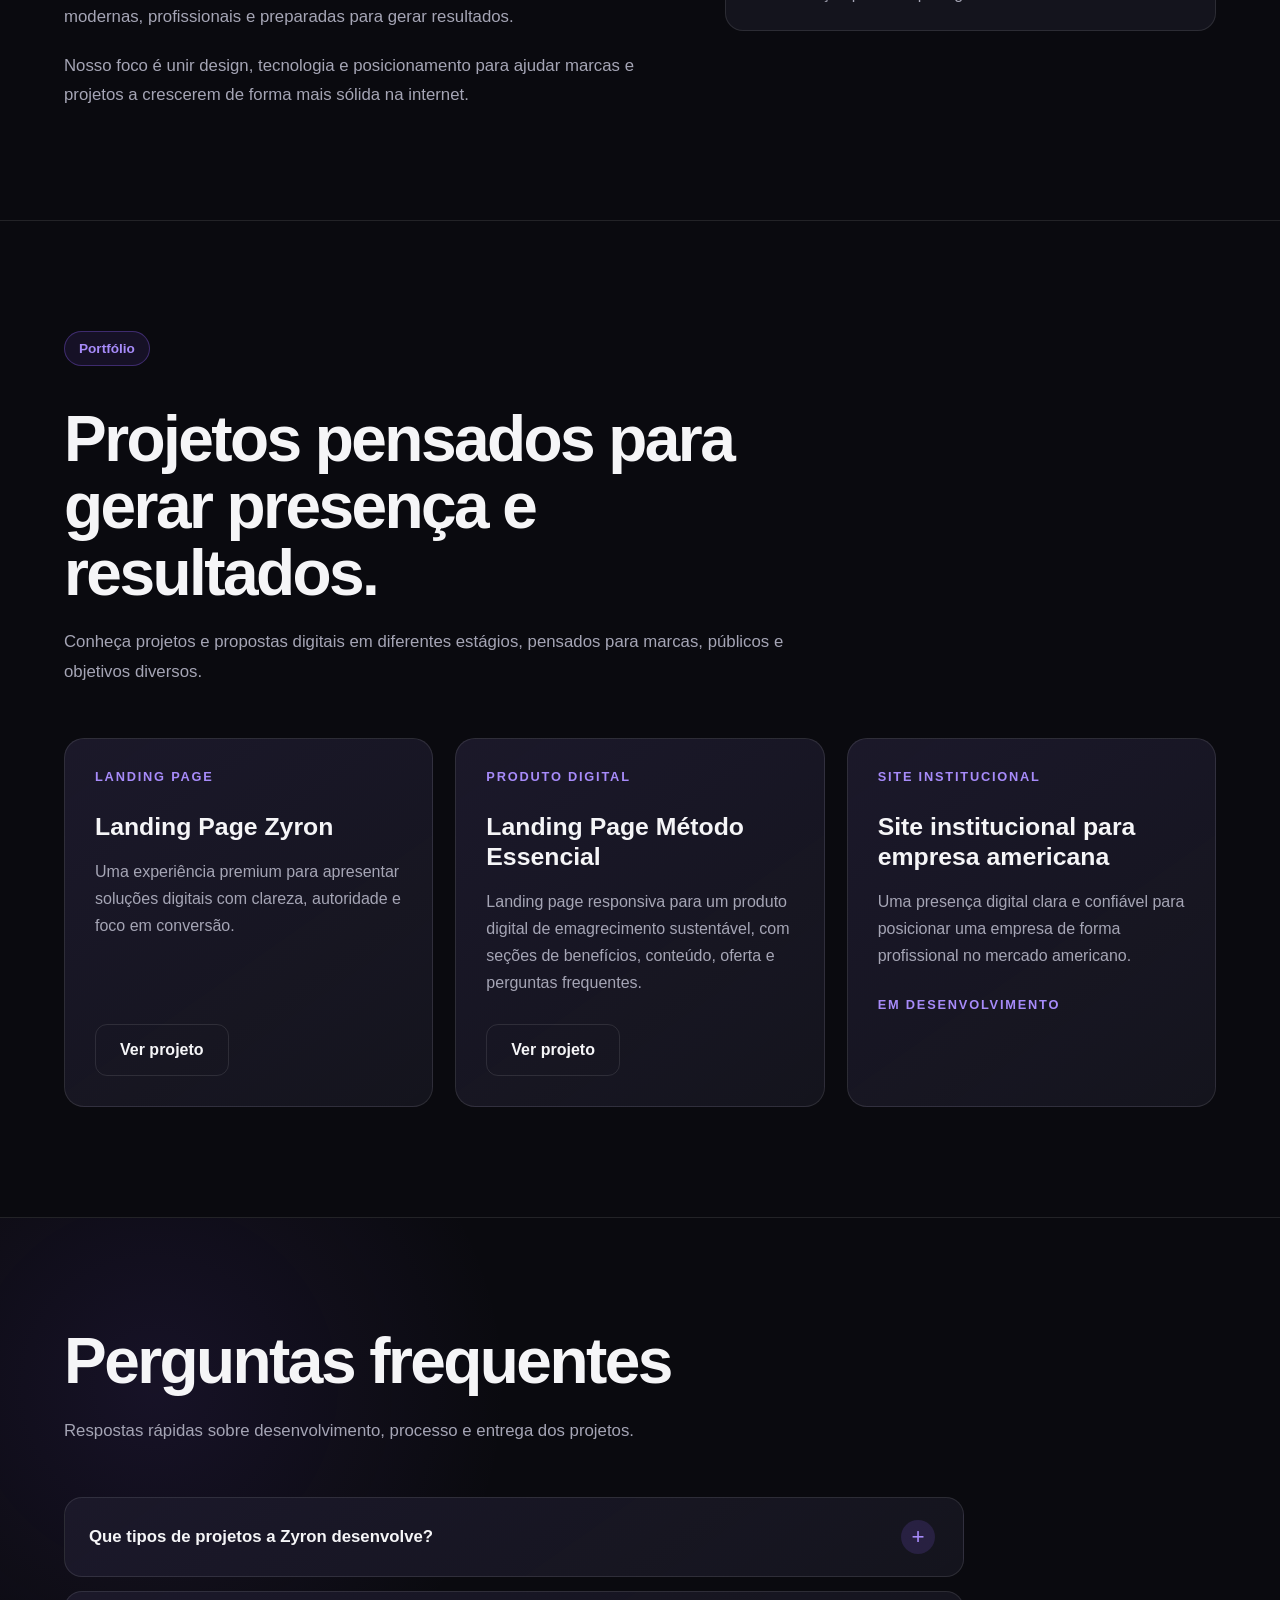
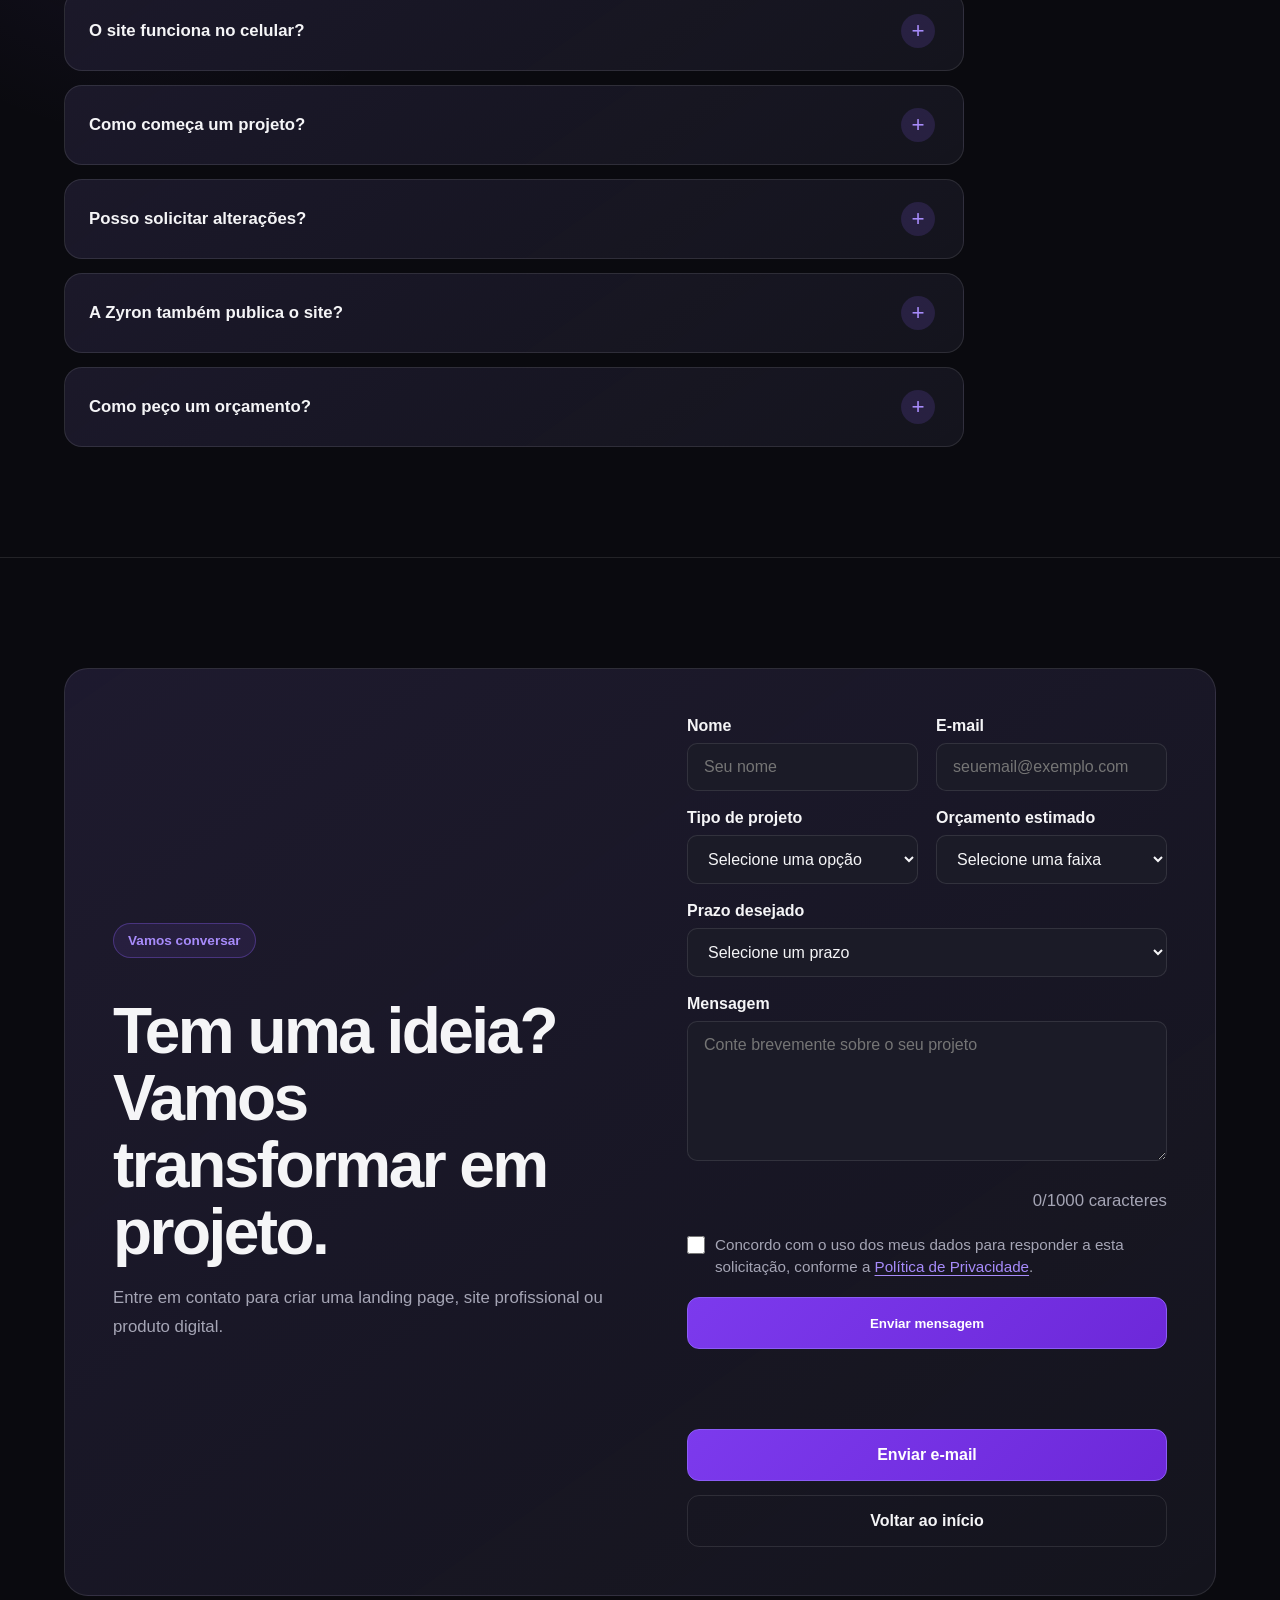
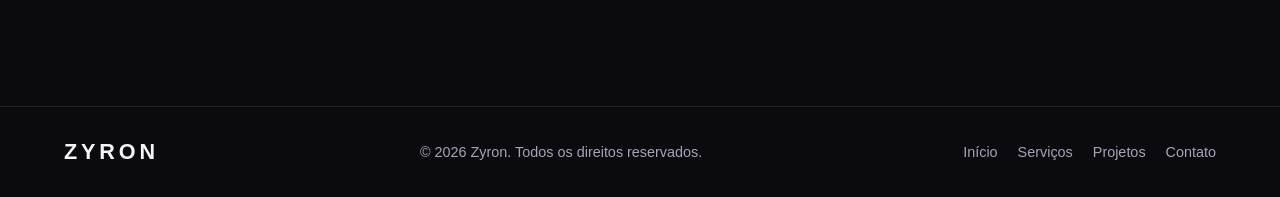
==== commit 415948f0: "Finalizar versão 1 do site Zyron" ====
--- a/index.html
+++ b/index.html
@@ -96,7 +96,7 @@
       </div>
     </header>
 
-    <main id="conteudo-principal">
+    <main id="conteudo-principal" tabindex="-1">
    
 <section class="hero" id="inicio">
 
@@ -111,7 +111,7 @@
 
             <p>
               Criamos experiências digitais profissionais para marcas que
-              querem crescer, vender mais e se destacar no mercado.
+              querem crescer, apoiar suas vendas e se destacar no mercado.
             </p>
 
             <div class="hero-actions">
@@ -124,10 +124,10 @@
 
           <div class="hero-card">
             <p class="card-label">PROJETO EM DESTAQUE</p>
-            <h2>Landing pages que convertem</h2>
+            <h2>Landing pages voltadas à conversão</h2>
             <p>
               Design premium, velocidade, responsividade e uma comunicação
-              pensada para transformar visitantes em clientes.
+              pensada para transformar visitantes em oportunidades de contato.
             </p>
 
             <div class="metrics">
@@ -152,12 +152,18 @@
 
     </section>
 
-    <section class="services" id="servicos">
+    <section
+      class="services"
+      id="servicos"
+      aria-labelledby="services-title"
+    >
       <div class="container">
         <div class="section-heading">
           <span class="badge">Nossas soluções</span>
 
-          <h2>Estratégia, design e tecnologia em um só lugar</h2>
+          <h2 id="services-title">
+            Estratégia, design e tecnologia em um só lugar
+          </h2>
 
           <p>
             Criamos soluções digitais para marcas que querem crescer com
@@ -255,12 +261,14 @@
       </div>
     </section>
 
-    <section class="about" id="sobre">
+    <section class="about" id="sobre" aria-labelledby="about-title">
       <div class="container about-content">
         <div class="about-text">
       <span class="badge">Sobre a Zyron</span>
 
-      <h2>Criamos presença digital com estratégia e qualidade.</h2>
+      <h2 id="about-title">
+        Criamos presença digital com estratégia e qualidade.
+      </h2>
 
       <p>
         A Zyron nasceu com o objetivo de transformar ideias em experiências
@@ -292,12 +300,14 @@
   </div>
 </section>
 
-    <section class="projects" id="projetos">
+    <section class="projects" id="projetos" aria-labelledby="projects-title">
       <div class="container">
         <div class="section-heading">
           <span class="badge">Portfólio</span>
 
-          <h2>Projetos pensados para gerar presença e resultados.</h2>
+          <h2 id="projects-title">
+            Projetos pensados para gerar presença e resultados.
+          </h2>
 
           <p>
             Conheça projetos e propostas digitais em diferentes estágios,
@@ -428,12 +438,12 @@
       </div>
     </section>
 
-    <section class="contact" id="contato">
+    <section class="contact" id="contato" aria-labelledby="contact-title">
       <div class="container contact-box">
         <div>
           <span class="badge">Vamos conversar</span>
 
-          <h2>Tem uma ideia? Vamos transformar em projeto.</h2>
+          <h2 id="contact-title">Tem uma ideia? Vamos transformar em projeto.</h2>
 
           <p>
             Entre em contato para criar uma landing page, site profissional ou
@@ -532,9 +542,10 @@
                 minlength="10"
                 maxlength="1000"
                 placeholder="Conte brevemente sobre o seu projeto"
+                aria-describedby="message-counter"
                 required
               ></textarea>
-              <p class="message-counter" aria-live="polite">
+              <p class="message-counter" id="message-counter">
                 0/1000 caracteres
               </p>
             </div>
@@ -549,7 +560,11 @@
                 required
               />
               <label for="contact-consent">
-                Concordo que meus dados sejam usados apenas para responder a esta solicitação.
+                Concordo com o uso dos meus dados para responder a esta
+                solicitação, conforme a
+                <a href="./politica-de-privacidade.html">
+                  Política de Privacidade</a
+                >.
               </label>
             </div>
 
@@ -576,12 +591,12 @@
 
     <p>© 2026 Zyron. Todos os direitos reservados.</p>
 
-    <div class="footer-links">
+    <nav class="footer-links" aria-label="Navegação do rodapé">
       <a href="#inicio">Início</a>
       <a href="#servicos">Serviços</a>
       <a href="#projetos">Projetos</a>
       <a href="#contato">Contato</a>
-    </div>
+    </nav>
   </div>
 </footer>
 
--- a/style.css
+++ b/style.css
@@ -821,6 +821,17 @@
   cursor: pointer;
 }
 
+.consent-field a {
+  color: var(--primary-light);
+  text-decoration: underline;
+  text-decoration-thickness: 1px;
+  text-underline-offset: 3px;
+}
+
+.consent-field a:hover {
+  color: var(--text);
+}
+
 .contact-form .button {
   width: 100%;
 }
@@ -975,6 +986,72 @@
     grid-template-columns: 1fr;
   }
 }
+
+.error-body {
+  min-width: 320px;
+  min-height: 100vh;
+  background:
+    radial-gradient(circle at 50% 15%, rgba(139, 92, 246, 0.2), transparent 34%),
+    var(--background);
+}
+
+.error-page {
+  min-height: 100vh;
+  display: grid;
+  place-items: center;
+  padding: 40px 20px;
+}
+
+.error-card {
+  width: min(100%, 680px);
+  padding: clamp(32px, 7vw, 64px);
+  border: 1px solid var(--border);
+  border-radius: 24px;
+  background:
+    linear-gradient(145deg, rgba(139, 92, 246, 0.08), transparent),
+    var(--surface);
+  box-shadow: 0 28px 80px rgba(0, 0, 0, 0.32);
+  text-align: center;
+}
+
+.error-card .logo {
+  display: inline-block;
+}
+
+.error-code {
+  margin-top: 38px;
+  color: var(--primary-light);
+  font-size: clamp(4.5rem, 18vw, 8rem);
+  font-weight: 900;
+  line-height: 0.85;
+  letter-spacing: -0.06em;
+}
+
+.error-card h1 {
+  margin-top: 24px;
+  font-size: clamp(2rem, 7vw, 3.5rem);
+  line-height: 1.05;
+  letter-spacing: -0.04em;
+}
+
+.error-card > p:not(.error-code) {
+  max-width: 540px;
+  margin: 20px auto 30px;
+  color: var(--text-muted);
+  font-size: 1.05rem;
+  line-height: 1.7;
+}
+
+@media (max-width: 560px) {
+  .error-card {
+    border-radius: 18px;
+  }
+
+  .error-card .button {
+    width: 100%;
+  }
+}
+
 .menu-toggle {
   display: none;
   border: 0;
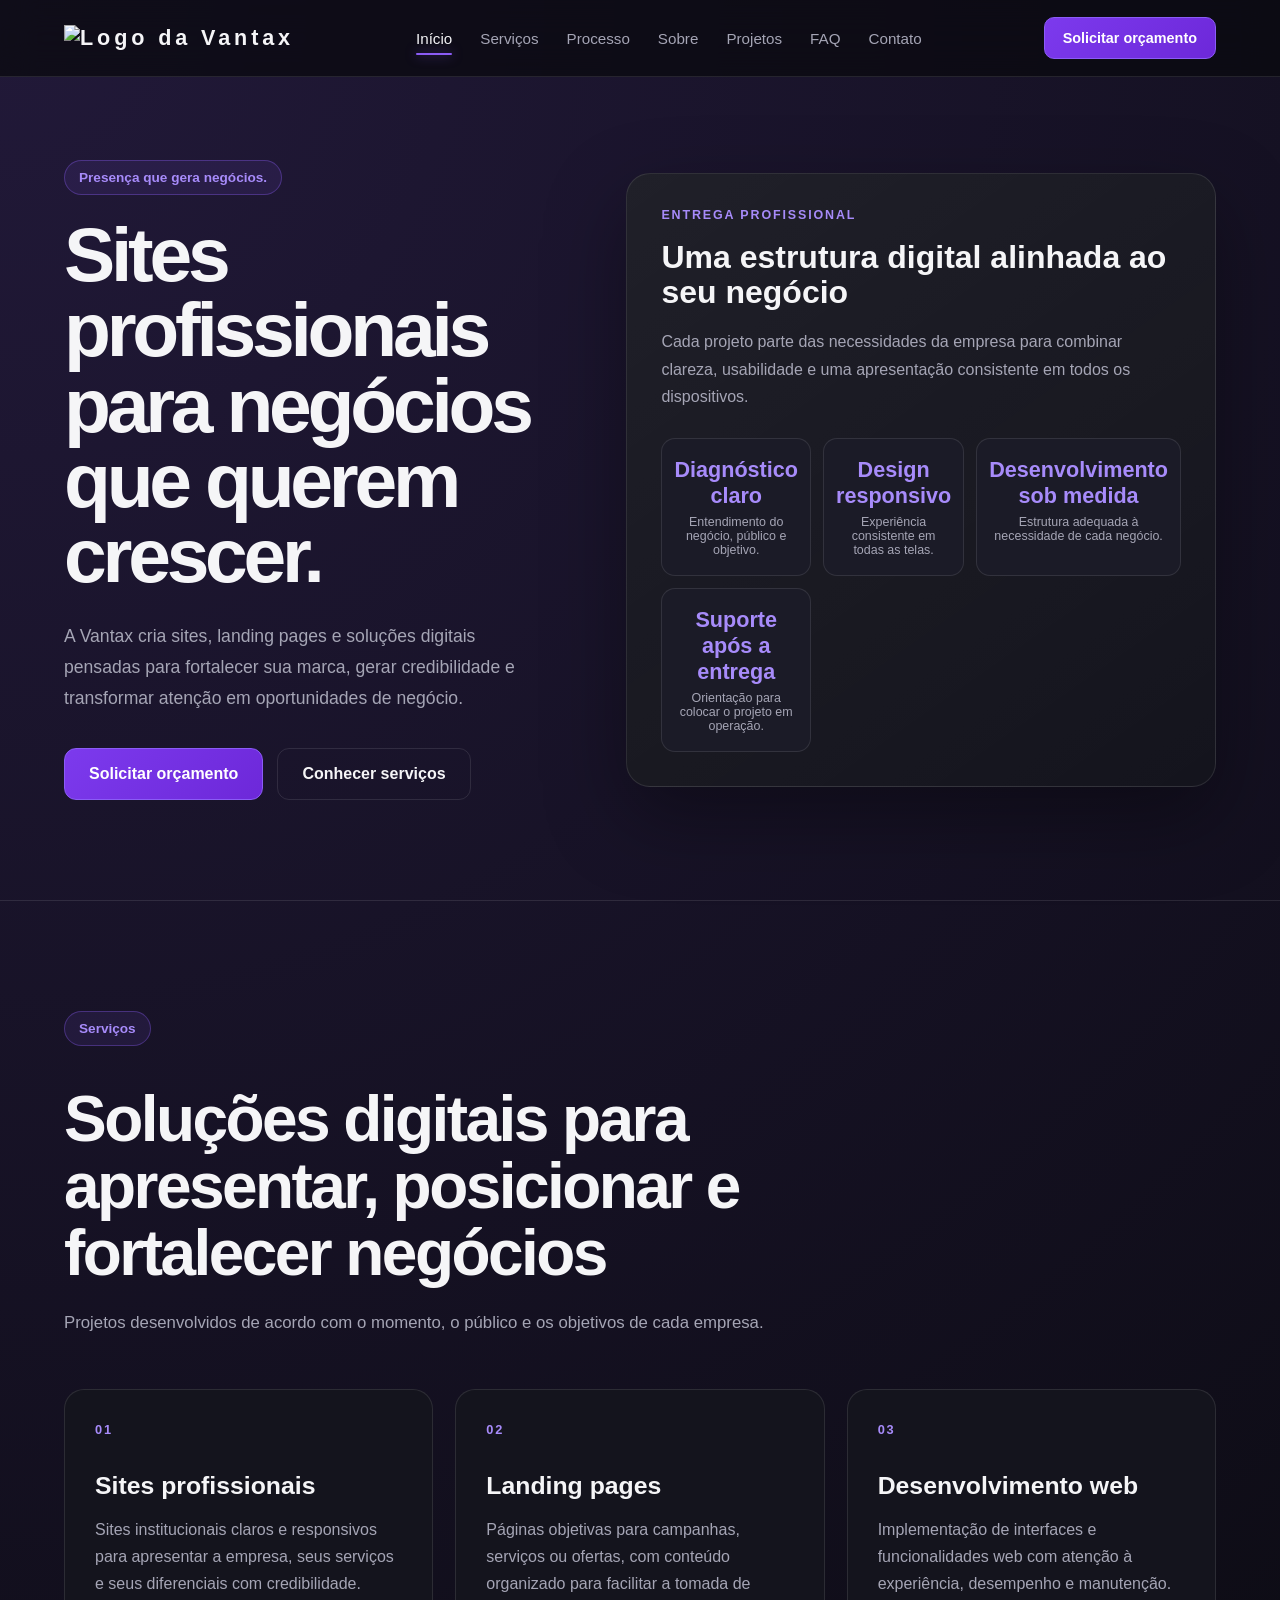
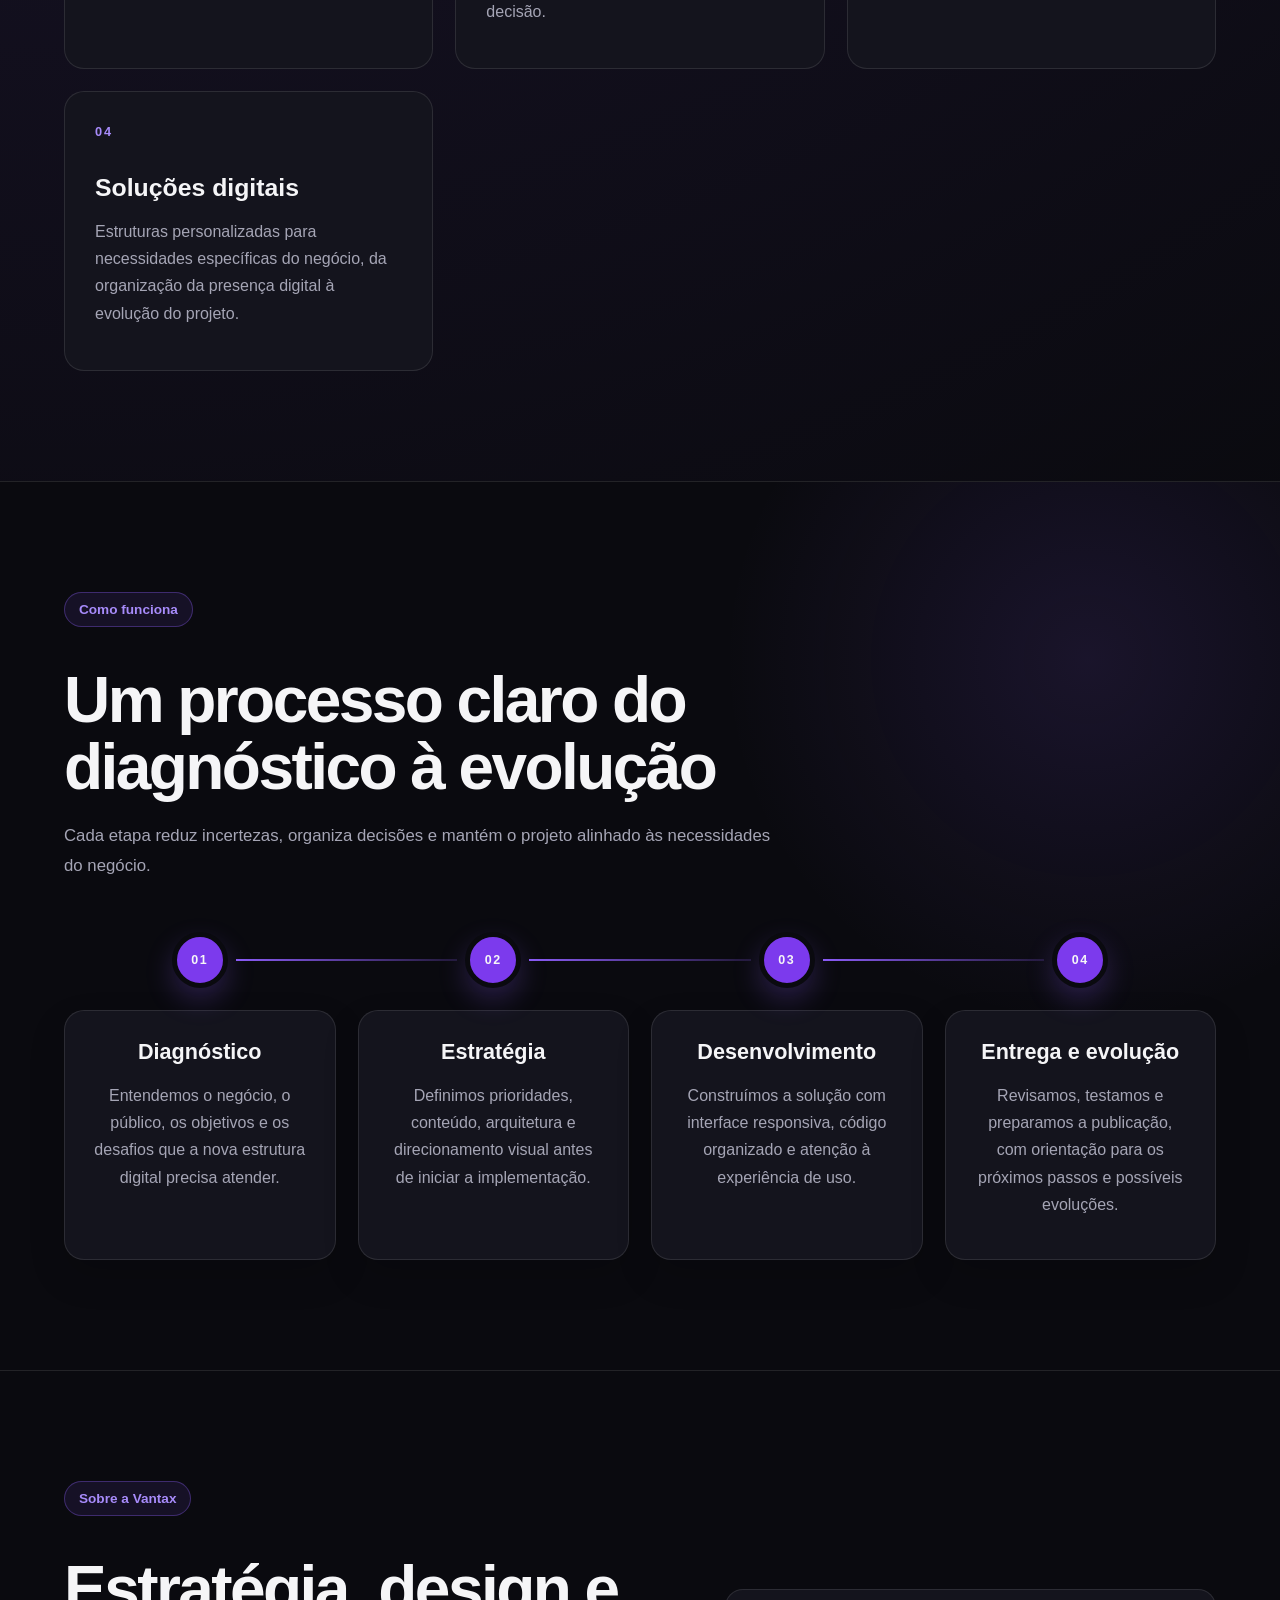
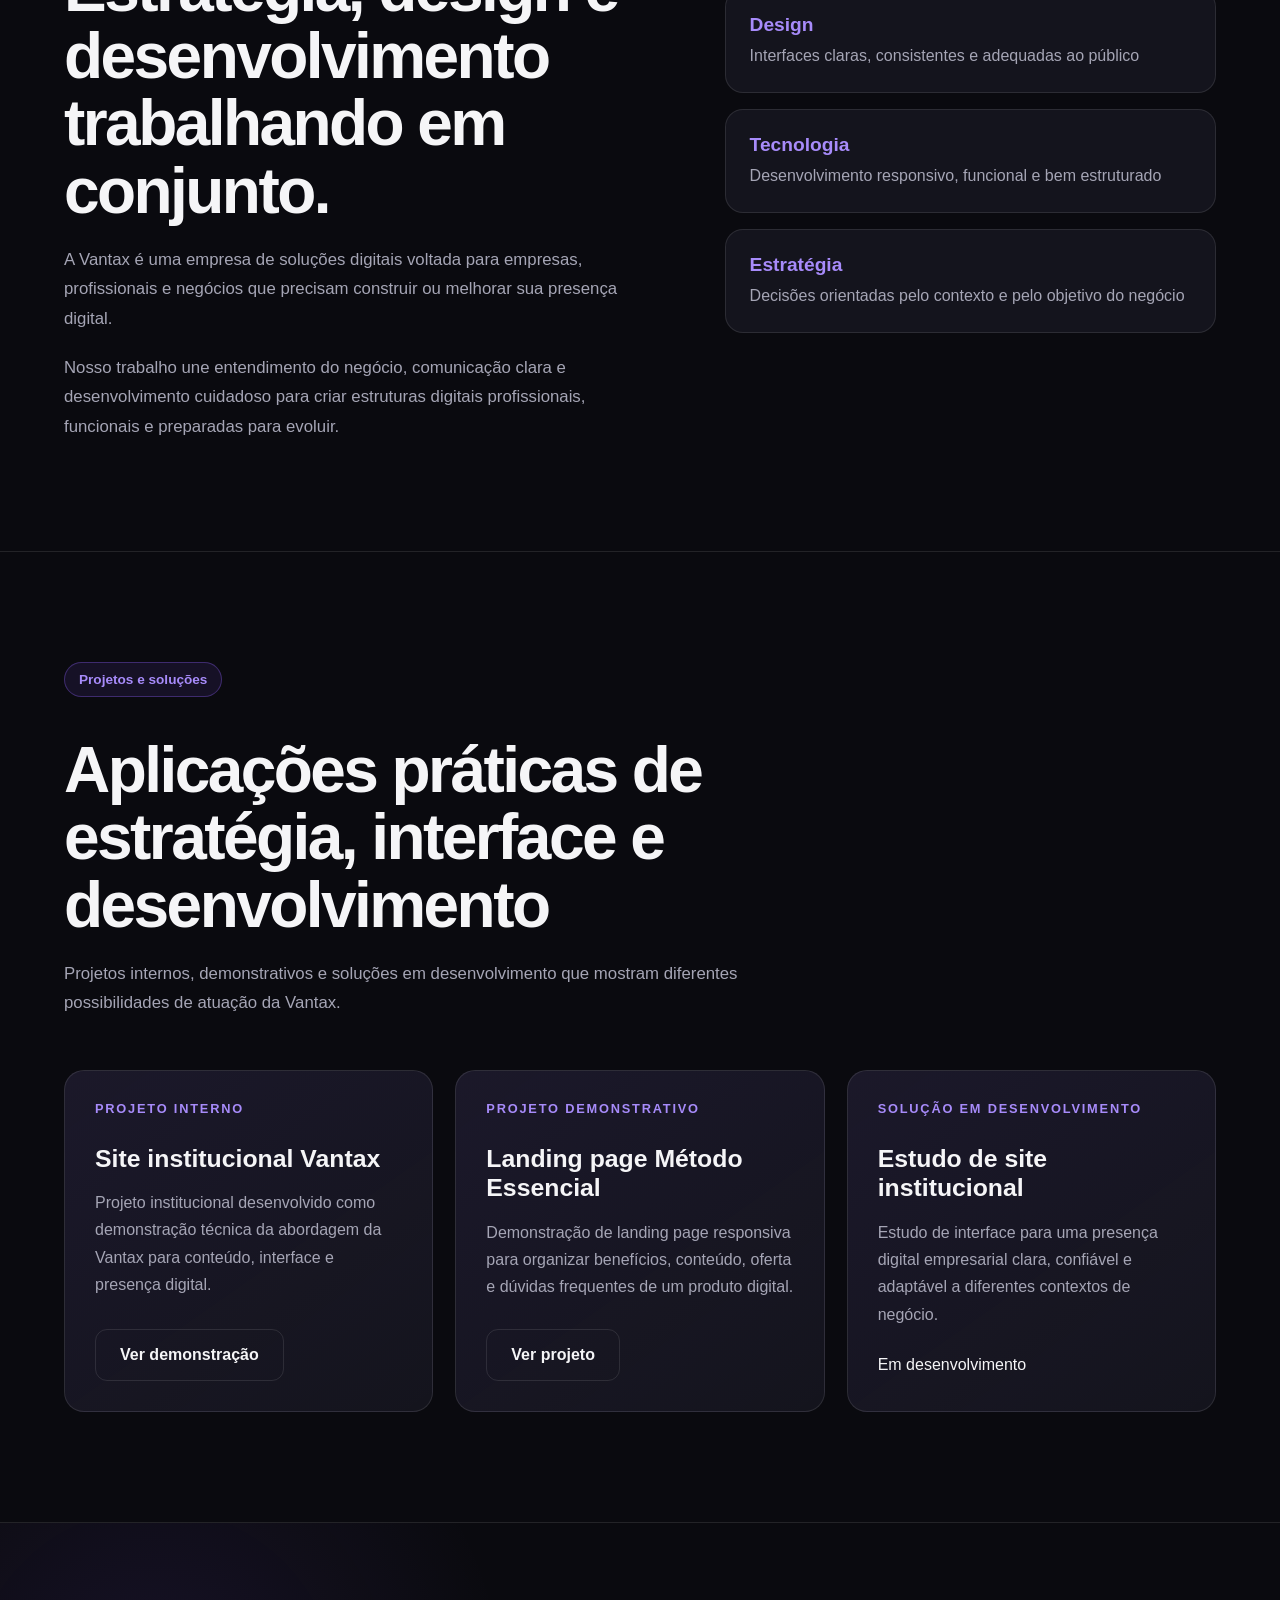
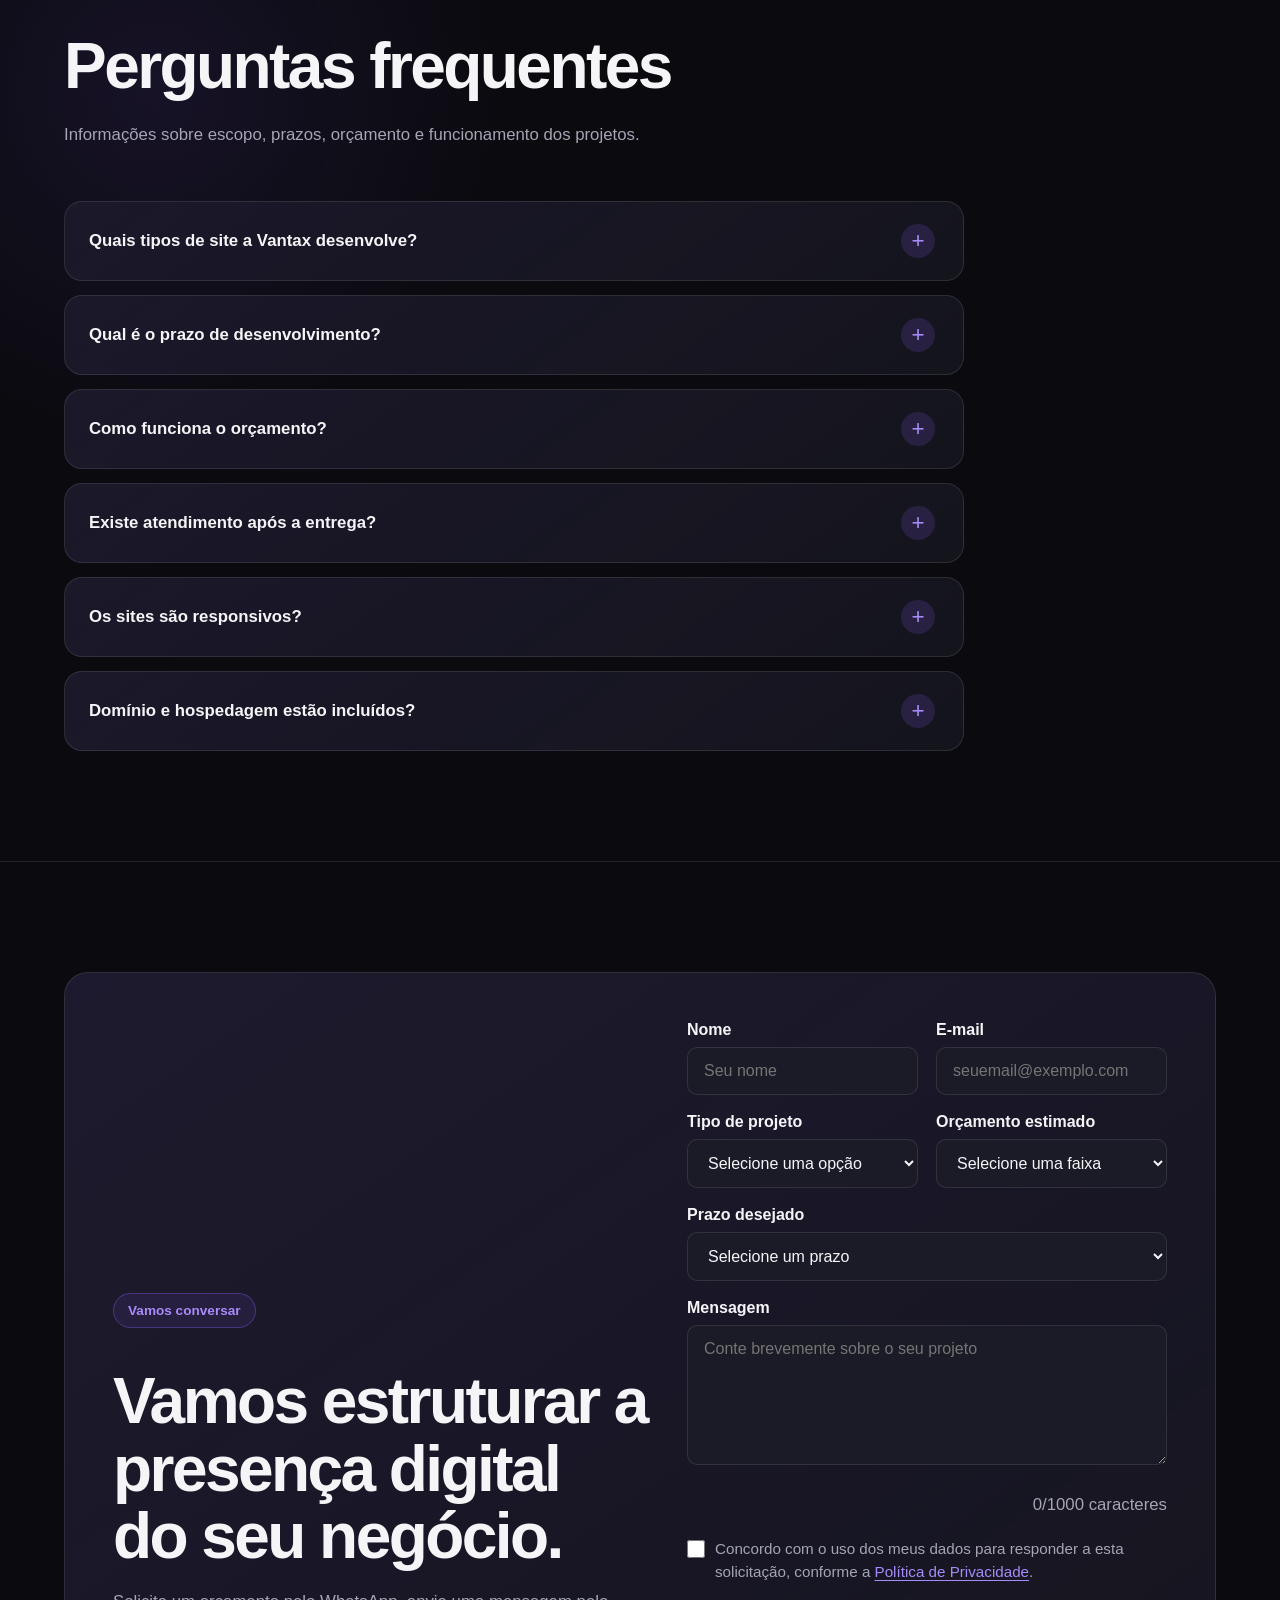
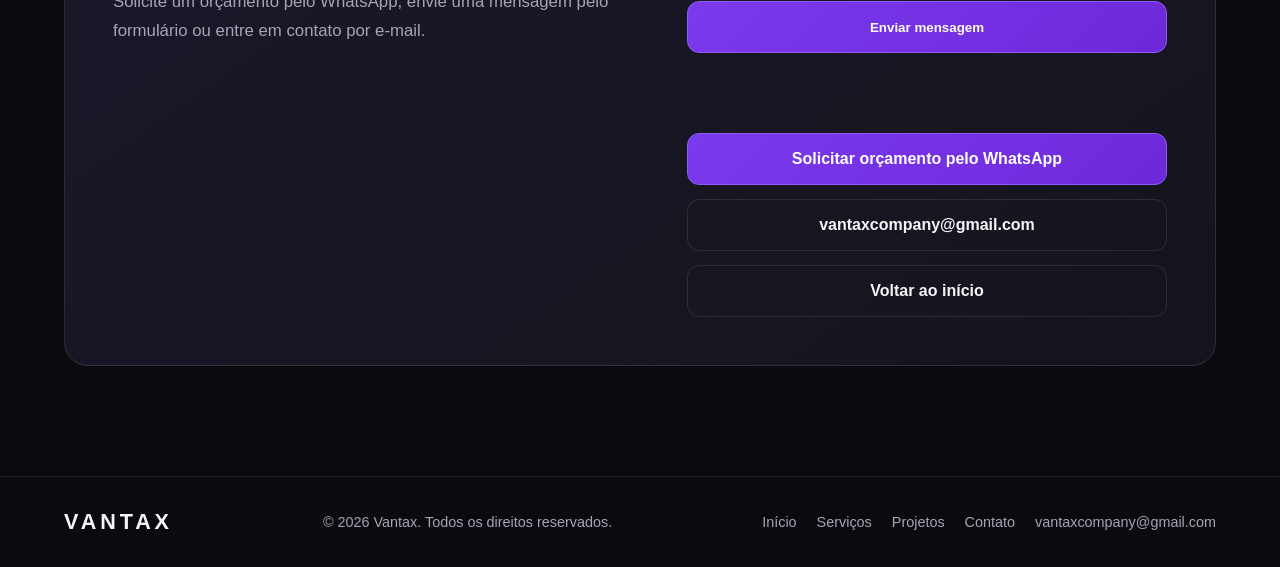
==== commit f209bff7: "Atualizar imagem de compartilhamento da Vantax" ====
--- a/index.html
+++ b/index.html
@@ -4,11 +4,11 @@
     <meta charset="UTF-8" />
     <meta name="viewport" content="width=device-width, initial-scale=1.0" />
 
-    <title>Zyron | Landing Pages, Sites e Produtos Digitais</title>
+    <title>VANTAX | Sites Profissionais e Soluções Digitais</title>
 
     <meta
       name="description"
-      content="A Zyron cria landing pages, sites profissionais e produtos digitais modernos, responsivos e focados em resultados."
+      content="A Vantax desenvolve sites profissionais, landing pages e soluções digitais sob medida para empresas, profissionais e negócios."
     />
 
     <link
@@ -18,48 +18,72 @@
 
     <meta
       property="og:title"
-      content="Zyron | Landing Pages, Sites e Produtos Digitais"
+      content="VANTAX | Sites Profissionais e Soluções Digitais"
     />
     <meta
       property="og:description"
-      content="Landing pages, sites profissionais e produtos digitais modernos, responsivos e desenvolvidos para gerar resultados."
+      content="Sites profissionais, landing pages e soluções digitais desenvolvidas com estratégia, clareza e foco nos objetivos do negócio."
     />
     <meta property="og:type" content="website" />
     <meta property="og:locale" content="pt_BR" />
+    <meta property="og:site_name" content="Vantax" />
     <meta
       property="og:url"
       content="https://zyronvantax.github.io/zyron-landing-page/"
     />
     <meta
       property="og:image"
-      content="https://zyronvantax.github.io/zyron-landing-page/og-image.png"
+      content="https://zyronvantax.github.io/zyron-landing-page/assets/og-vantax.png?v=2"
     />
     <meta property="og:image:width" content="1200" />
     <meta property="og:image:height" content="630" />
+    <meta property="og:image:type" content="image/png" />
     <meta
       property="og:image:alt"
-      content="Zyron — Landing Pages, Sites e Produtos Digitais"
+      content="Vantax — Sites profissionais para negócios que querem crescer"
     />
 
     <meta name="twitter:card" content="summary_large_image" />
     <meta
       name="twitter:title"
-      content="Zyron | Landing Pages, Sites e Produtos Digitais"
+      content="VANTAX | Sites Profissionais e Soluções Digitais"
     />
     <meta
       name="twitter:description"
-      content="Landing pages, sites profissionais e produtos digitais modernos, responsivos e desenvolvidos para gerar resultados."
+      content="Sites profissionais, landing pages e soluções digitais desenvolvidas com estratégia, clareza e foco nos objetivos do negócio."
     />
     <meta
       name="twitter:image"
-      content="https://zyronvantax.github.io/zyron-landing-page/og-image.png"
+      content="https://zyronvantax.github.io/zyron-landing-page/assets/og-vantax.png?v=2"
     />
     <meta
       name="twitter:image:alt"
-      content="Zyron — Landing Pages, Sites e Produtos Digitais"
-    />
-
-    <link rel="icon" type="image/svg+xml" href="./favicon.svg?v=2" />
+      content="Vantax — Sites profissionais para negócios que querem crescer"
+    />
+
+    <link
+      rel="icon"
+      type="image/png"
+      sizes="16x16"
+      href="./assets/favicon-16x16.png?v=2"
+    />
+    <link
+      rel="icon"
+      type="image/png"
+      sizes="32x32"
+      href="./assets/favicon-32x32.png?v=2"
+    />
+    <link
+      rel="icon"
+      type="image/png"
+      sizes="48x48"
+      href="./assets/favicon-48x48.png?v=2"
+    />
+    <link
+      rel="apple-touch-icon"
+      sizes="180x180"
+      href="./assets/apple-touch-icon.png?v=2"
+    />
     <link rel="stylesheet" href="style.css" />
   </head>
 
@@ -70,7 +94,15 @@
 
     <header class="header">
       <div class="container nav">
-       <a href="#inicio" class="logo">ZYRON</a>
+       <a href="#inicio" class="logo">
+         <img
+           src="./assets/logo-vantax-horizontal.png"
+           alt="Logo da Vantax"
+           class="brand-logo"
+           width="1600"
+           height="800"
+         />
+       </a>
 
 <button
   class="menu-toggle"
@@ -92,7 +124,15 @@
           <a href="#contato">Contato</a>
         </nav>
 
-        <a href="#contato" class="button button-small">Começar agora</a>
+        <a
+          href="https://wa.me/5544920068762?text=Ol%C3%A1%21%20Vim%20pelo%20site%20da%20Vantax%20e%20gostaria%20de%20solicitar%20um%20or%C3%A7amento."
+          class="button button-small"
+          target="_blank"
+          rel="noopener noreferrer"
+          aria-label="Solicitar orçamento pelo WhatsApp (abre em uma nova aba)"
+        >
+          Solicitar orçamento
+        </a>
       </div>
     </header>
 
@@ -102,48 +142,60 @@
 
         <div class="container hero-content">
           <div class="hero-text">
-            <span class="badge">Tecnologia, estratégia e crescimento</span>
-
-            <h1>
-              Transformamos ideias em
-              <span>produtos digitais modernos</span>
-            </h1>
-
-            <p>
-              Criamos experiências digitais profissionais para marcas que
-              querem crescer, apoiar suas vendas e se destacar no mercado.
+            <span class="badge hero-eyebrow">Presença que gera negócios.</span>
+
+            <h1>Sites profissionais para negócios que querem crescer.</h1>
+
+            <p>
+              A Vantax cria sites, landing pages e soluções digitais pensadas
+              para fortalecer sua marca, gerar credibilidade e transformar
+              atenção em oportunidades de negócio.
             </p>
 
             <div class="hero-actions">
-              <a href="#contato" class="button">Criar meu projeto</a>
+              <a
+                href="https://wa.me/5544920068762?text=Ol%C3%A1%21%20Vim%20pelo%20site%20da%20Vantax%20e%20gostaria%20de%20solicitar%20um%20or%C3%A7amento."
+                class="button"
+                target="_blank"
+                rel="noopener noreferrer"
+                aria-label="Solicitar orçamento pelo WhatsApp (abre em uma nova aba)"
+              >
+                Solicitar orçamento
+              </a>
               <a href="#servicos" class="button button-secondary">
-                Conhecer soluções
+                Conhecer serviços
               </a>
             </div>
           </div>
 
           <div class="hero-card">
-            <p class="card-label">PROJETO EM DESTAQUE</p>
-            <h2>Landing pages voltadas à conversão</h2>
-            <p>
-              Design premium, velocidade, responsividade e uma comunicação
-              pensada para transformar visitantes em oportunidades de contato.
+            <p class="card-label">ENTREGA PROFISSIONAL</p>
+            <h2>Uma estrutura digital alinhada ao seu negócio</h2>
+            <p>
+              Cada projeto parte das necessidades da empresa para combinar
+              clareza, usabilidade e uma apresentação consistente em todos os
+              dispositivos.
             </p>
 
             <div class="metrics">
               <div>
-                <strong>Design</strong>
-                <span>moderno</span>
+                <strong>Diagnóstico claro</strong>
+                <span>Entendimento do negócio, público e objetivo.</span>
               </div>
 
               <div>
-                <strong>100%</strong>
-                <span>Responsivo</span>
+                <strong>Design responsivo</strong>
+                <span>Experiência consistente em todas as telas.</span>
               </div>
 
               <div>
-                <strong>Código</strong>
-                <span>otimizado</span>
+                <strong>Desenvolvimento sob medida</strong>
+                <span>Estrutura adequada à necessidade de cada negócio.</span>
+              </div>
+
+              <div>
+                <strong>Suporte após a entrega</strong>
+                <span>Orientação para colocar o projeto em operação.</span>
               </div>
             </div>
           </div>
@@ -159,43 +211,52 @@
     >
       <div class="container">
         <div class="section-heading">
-          <span class="badge">Nossas soluções</span>
+          <span class="badge">Serviços</span>
 
           <h2 id="services-title">
-            Estratégia, design e tecnologia em um só lugar
+            Soluções digitais para apresentar, posicionar e fortalecer negócios
           </h2>
 
           <p>
-            Criamos soluções digitais para marcas que querem crescer com
-            posicionamento profissional e presença forte na internet.
+            Projetos desenvolvidos de acordo com o momento, o público e os
+            objetivos de cada empresa.
           </p>
         </div>
 
         <div class="services-grid">
           <article class="service-card">
             <span class="service-number">01</span>
-            <h3>Landing Pages</h3>
-            <p>
-              Páginas modernas, rápidas e pensadas para transformar visitantes
-              em clientes.
+            <h3>Sites profissionais</h3>
+            <p>
+              Sites institucionais claros e responsivos para apresentar a
+              empresa, seus serviços e seus diferenciais com credibilidade.
             </p>
           </article>
 
           <article class="service-card">
             <span class="service-number">02</span>
-            <h3>Sites Profissionais</h3>
-            <p>
-              Sites responsivos que fortalecem a marca e apresentam sua empresa
-              de forma profissional.
+            <h3>Landing pages</h3>
+            <p>
+              Páginas objetivas para campanhas, serviços ou ofertas, com
+              conteúdo organizado para facilitar a tomada de decisão.
             </p>
           </article>
 
           <article class="service-card">
             <span class="service-number">03</span>
-            <h3>Produtos Digitais</h3>
-            <p>
-              Estrutura, design e tecnologia para transformar ideias em produtos
-              digitais reais.
+            <h3>Desenvolvimento web</h3>
+            <p>
+              Implementação de interfaces e funcionalidades web com atenção à
+              experiência, desempenho e manutenção.
+            </p>
+          </article>
+
+          <article class="service-card">
+            <span class="service-number">04</span>
+            <h3>Soluções digitais</h3>
+            <p>
+              Estruturas personalizadas para necessidades específicas do
+              negócio, da organização da presença digital à evolução do projeto.
             </p>
           </article>
         </div>
@@ -206,10 +267,10 @@
       <div class="container">
         <div class="section-heading">
           <span class="badge">Como funciona</span>
-          <h2 id="process-title">Do primeiro contato ao projeto publicado</h2>
+          <h2 id="process-title">Um processo claro do diagnóstico à evolução</h2>
           <p>
-            Um processo claro, organizado e focado em transformar sua ideia em
-            uma presença digital profissional.
+            Cada etapa reduz incertezas, organiza decisões e mantém o projeto
+            alinhado às necessidades do negócio.
           </p>
         </div>
 
@@ -217,10 +278,10 @@
           <li class="process-step">
             <span class="process-number" aria-hidden="true">01</span>
             <div class="process-card">
-              <h3>Briefing</h3>
-              <p>
-                Entendemos seu negócio, público, objetivo e as principais
-                necessidades do projeto.
+              <h3>Diagnóstico</h3>
+              <p>
+                Entendemos o negócio, o público, os objetivos e os desafios que
+                a nova estrutura digital precisa atender.
               </p>
             </div>
           </li>
@@ -228,10 +289,10 @@
           <li class="process-step">
             <span class="process-number" aria-hidden="true">02</span>
             <div class="process-card">
-              <h3>Planejamento</h3>
-              <p>
-                Definimos a estrutura da página, a comunicação e os elementos
-                necessários para alcançar o objetivo.
+              <h3>Estratégia</h3>
+              <p>
+                Definimos prioridades, conteúdo, arquitetura e direcionamento
+                visual antes de iniciar a implementação.
               </p>
             </div>
           </li>
@@ -241,8 +302,8 @@
             <div class="process-card">
               <h3>Desenvolvimento</h3>
               <p>
-                Criamos o projeto com visual moderno, código responsivo e
-                atenção aos detalhes.
+                Construímos a solução com interface responsiva, código organizado
+                e atenção à experiência de uso.
               </p>
             </div>
           </li>
@@ -250,10 +311,10 @@
           <li class="process-step">
             <span class="process-number" aria-hidden="true">04</span>
             <div class="process-card">
-              <h3>Revisão e publicação</h3>
-              <p>
-                Ajustamos os pontos finais, realizamos os testes e deixamos o
-                projeto pronto para ser publicado.
+              <h3>Entrega e evolução</h3>
+              <p>
+                Revisamos, testamos e preparamos a publicação, com orientação
+                para os próximos passos e possíveis evoluções.
               </p>
             </div>
           </li>
@@ -264,37 +325,39 @@
     <section class="about" id="sobre" aria-labelledby="about-title">
       <div class="container about-content">
         <div class="about-text">
-      <span class="badge">Sobre a Zyron</span>
+      <span class="badge">Sobre a Vantax</span>
 
       <h2 id="about-title">
-        Criamos presença digital com estratégia e qualidade.
+        Estratégia, design e desenvolvimento trabalhando em conjunto.
       </h2>
 
       <p>
-        A Zyron nasceu com o objetivo de transformar ideias em experiências
-        digitais modernas, profissionais e preparadas para gerar resultados.
+        A Vantax é uma empresa de soluções digitais voltada para empresas,
+        profissionais e negócios que precisam construir ou melhorar sua
+        presença digital.
       </p>
 
       <p>
-        Nosso foco é unir design, tecnologia e posicionamento para ajudar marcas
-        e projetos a crescerem de forma mais sólida na internet.
+        Nosso trabalho une entendimento do negócio, comunicação clara e
+        desenvolvimento cuidadoso para criar estruturas digitais profissionais,
+        funcionais e preparadas para evoluir.
       </p>
     </div>
 
     <div class="about-card">
       <div>
         <strong>Design</strong>
-        <span>Interfaces modernas e profissionais</span>
+        <span>Interfaces claras, consistentes e adequadas ao público</span>
       </div>
 
       <div>
         <strong>Tecnologia</strong>
-        <span>Sites rápidos, responsivos e funcionais</span>
+        <span>Desenvolvimento responsivo, funcional e bem estruturado</span>
       </div>
 
       <div>
         <strong>Estratégia</strong>
-        <span>Comunicação pensada para gerar valor</span>
+        <span>Decisões orientadas pelo contexto e pelo objetivo do negócio</span>
       </div>
     </div>
   </div>
@@ -303,44 +366,43 @@
     <section class="projects" id="projetos" aria-labelledby="projects-title">
       <div class="container">
         <div class="section-heading">
-          <span class="badge">Portfólio</span>
+          <span class="badge">Projetos e soluções</span>
 
           <h2 id="projects-title">
-            Projetos pensados para gerar presença e resultados.
+            Aplicações práticas de estratégia, interface e desenvolvimento
           </h2>
 
           <p>
-            Conheça projetos e propostas digitais em diferentes estágios,
-            pensados para marcas, públicos e objetivos diversos.
+            Projetos internos, demonstrativos e soluções em desenvolvimento que
+            mostram diferentes possibilidades de atuação da Vantax.
           </p>
         </div>
 
         <div class="projects-grid">
           <article class="project-card">
-            <span class="project-category">Landing Page</span>
-            <h3>Landing Page Zyron</h3>
-            <p>
-              Uma experiência premium para apresentar soluções digitais com
-              clareza, autoridade e foco em conversão.
+            <span class="project-category">Projeto interno</span>
+            <h3>Site institucional Vantax</h3>
+            <p>
+              Projeto institucional desenvolvido como demonstração técnica da
+              abordagem da Vantax para conteúdo, interface e presença digital.
             </p>
             <a
               href="https://zyronvantax.github.io/zyron-landing-page/"
               class="button button-secondary"
               target="_blank"
               rel="noopener noreferrer"
-              aria-label="Ver projeto Landing Page Zyron (abre em uma nova aba)"
+              aria-label="Ver demonstração do site institucional Vantax (abre em uma nova aba)"
             >
-              Ver projeto
+              Ver demonstração
             </a>
           </article>
 
           <article class="project-card">
-            <span class="project-category">Produto Digital</span>
-            <h3>Landing Page Método Essencial</h3>
-            <p>
-              Landing page responsiva para um produto digital de emagrecimento
-              sustentável, com seções de benefícios, conteúdo, oferta e
-              perguntas frequentes.
+            <span class="project-category">Projeto demonstrativo</span>
+            <h3>Landing page Método Essencial</h3>
+            <p>
+              Demonstração de landing page responsiva para organizar benefícios,
+              conteúdo, oferta e dúvidas frequentes de um produto digital.
             </p>
             <a
               href="./ebook-emagrecimento/"
@@ -351,13 +413,13 @@
           </article>
 
           <article class="project-card">
-            <span class="project-category">Site Institucional</span>
-            <h3>Site institucional para empresa americana</h3>
-            <p>
-              Uma presença digital clara e confiável para posicionar uma empresa
-              de forma profissional no mercado americano.
-            </p>
-            <span class="project-category">Em desenvolvimento</span>
+            <span class="project-category">Solução em desenvolvimento</span>
+            <h3>Estudo de site institucional</h3>
+            <p>
+              Estudo de interface para uma presença digital empresarial clara,
+              confiável e adaptável a diferentes contextos de negócio.
+            </p>
+            <span class="project-status">Em desenvolvimento</span>
           </article>
         </div>
       </div>
@@ -368,69 +430,73 @@
         <header class="section-heading faq-heading">
           <h2 id="faq-title">Perguntas frequentes</h2>
           <p>
-            Respostas rápidas sobre desenvolvimento, processo e entrega dos
+            Informações sobre escopo, prazos, orçamento e funcionamento dos
             projetos.
           </p>
         </header>
 
         <div class="faq-list">
           <details class="faq-item">
-            <summary>Que tipos de projetos a Zyron desenvolve?</summary>
+            <summary>Quais tipos de site a Vantax desenvolve?</summary>
             <div class="faq-answer">
               <p>
-                Landing pages, sites institucionais e páginas para produtos
-                digitais, sempre com foco em responsividade, clareza e
-                experiência do usuário.
+                Desenvolvemos sites institucionais, landing pages e soluções web
+                personalizadas para empresas, profissionais, serviços e
+                campanhas.
               </p>
             </div>
           </details>
 
           <details class="faq-item">
-            <summary>O site funciona no celular?</summary>
+            <summary>Qual é o prazo de desenvolvimento?</summary>
             <div class="faq-answer">
               <p>
-                Sim. Os projetos são desenvolvidos para funcionar em
-                computadores, tablets e celulares.
+                O prazo depende do escopo, da quantidade de páginas, das
+                funcionalidades e da disponibilidade dos conteúdos. A estimativa
+                é apresentada após o diagnóstico inicial.
               </p>
             </div>
           </details>
 
           <details class="faq-item">
-            <summary>Como começa um projeto?</summary>
+            <summary>Como funciona o orçamento?</summary>
             <div class="faq-answer">
               <p>
-                O processo começa com um briefing para entender o negócio, o
-                público, os objetivos e as necessidades do projeto.
+                Primeiro entendemos as necessidades e os objetivos do projeto.
+                Com base nesse escopo, preparamos uma proposta com entregas,
+                prazo e investimento.
               </p>
             </div>
           </details>
 
           <details class="faq-item">
-            <summary>Posso solicitar alterações?</summary>
+            <summary>Existe atendimento após a entrega?</summary>
             <div class="faq-answer">
               <p>
-                Sim. As revisões são alinhadas conforme o escopo definido para o
-                projeto.
+                O suporte e as possíveis evoluções são alinhados conforme a
+                necessidade de cada projeto e podem fazer parte da proposta.
               </p>
             </div>
           </details>
 
           <details class="faq-item">
-            <summary>A Zyron também publica o site?</summary>
+            <summary>Os sites são responsivos?</summary>
             <div class="faq-answer">
               <p>
-                A publicação pode fazer parte do projeto, conforme a plataforma,
-                hospedagem e estrutura escolhidas.
+                Sim. As interfaces são desenvolvidas para se adaptar a
+                computadores, tablets e celulares, com testes nos principais
+                tamanhos de tela.
               </p>
             </div>
           </details>
 
           <details class="faq-item">
-            <summary>Como peço um orçamento?</summary>
+            <summary>Domínio e hospedagem estão incluídos?</summary>
             <div class="faq-answer">
               <p>
-                Preencha o formulário de contato com o tipo de projeto,
-                orçamento estimado, prazo desejado e uma breve descrição.
+                A configuração pode fazer parte do projeto, mas domínio,
+                hospedagem e serviços de terceiros dependem da solução escolhida
+                e são detalhados na proposta.
               </p>
             </div>
           </details>
@@ -443,11 +509,11 @@
         <div>
           <span class="badge">Vamos conversar</span>
 
-          <h2 id="contact-title">Tem uma ideia? Vamos transformar em projeto.</h2>
+          <h2 id="contact-title">Vamos estruturar a presença digital do seu negócio.</h2>
 
           <p>
-            Entre em contato para criar uma landing page, site profissional ou
-            produto digital.
+            Solicite um orçamento pelo WhatsApp, envie uma mensagem pelo
+            formulário ou entre em contato por e-mail.
           </p>
         </div>
 
@@ -456,7 +522,7 @@
             <input
               type="hidden"
               name="_subject"
-              value="Novo contato pelo site da Zyron"
+              value="Novo contato pelo site da Vantax"
             />
 
             <div class="form-row">
@@ -573,8 +639,22 @@
           </form>
 
           <div class="contact-actions">
-            <a href="mailto:zyronvantax777@gmail.com" class="button">
-              Enviar e-mail
+            <a
+              href="https://wa.me/5544920068762?text=Ol%C3%A1%21%20Vim%20pelo%20site%20da%20Vantax%20e%20gostaria%20de%20solicitar%20um%20or%C3%A7amento."
+              class="button"
+              target="_blank"
+              rel="noopener noreferrer"
+              aria-label="Solicitar orçamento pelo WhatsApp (abre em uma nova aba)"
+            >
+              Solicitar orçamento pelo WhatsApp
+            </a>
+
+            <a
+              href="mailto:vantaxcompany@gmail.com"
+              class="button button-secondary"
+              aria-label="Enviar e-mail para vantaxcompany@gmail.com"
+            >
+              vantaxcompany@gmail.com
             </a>
 
             <a href="#inicio" class="button button-secondary">
@@ -587,15 +667,18 @@
   </main>
   <footer class="footer">
   <div class="container footer-content">
-    <a href="#inicio" class="logo">ZYRON</a>
-
-    <p>© 2026 Zyron. Todos os direitos reservados.</p>
+    <a href="#inicio" class="logo" aria-label="Vantax — início">VANTAX</a>
+
+    <p>© 2026 Vantax. Todos os direitos reservados.</p>
 
     <nav class="footer-links" aria-label="Navegação do rodapé">
       <a href="#inicio">Início</a>
       <a href="#servicos">Serviços</a>
       <a href="#projetos">Projetos</a>
       <a href="#contato">Contato</a>
+      <a href="mailto:vantaxcompany@gmail.com">
+        vantaxcompany@gmail.com
+      </a>
     </nav>
   </div>
 </footer>
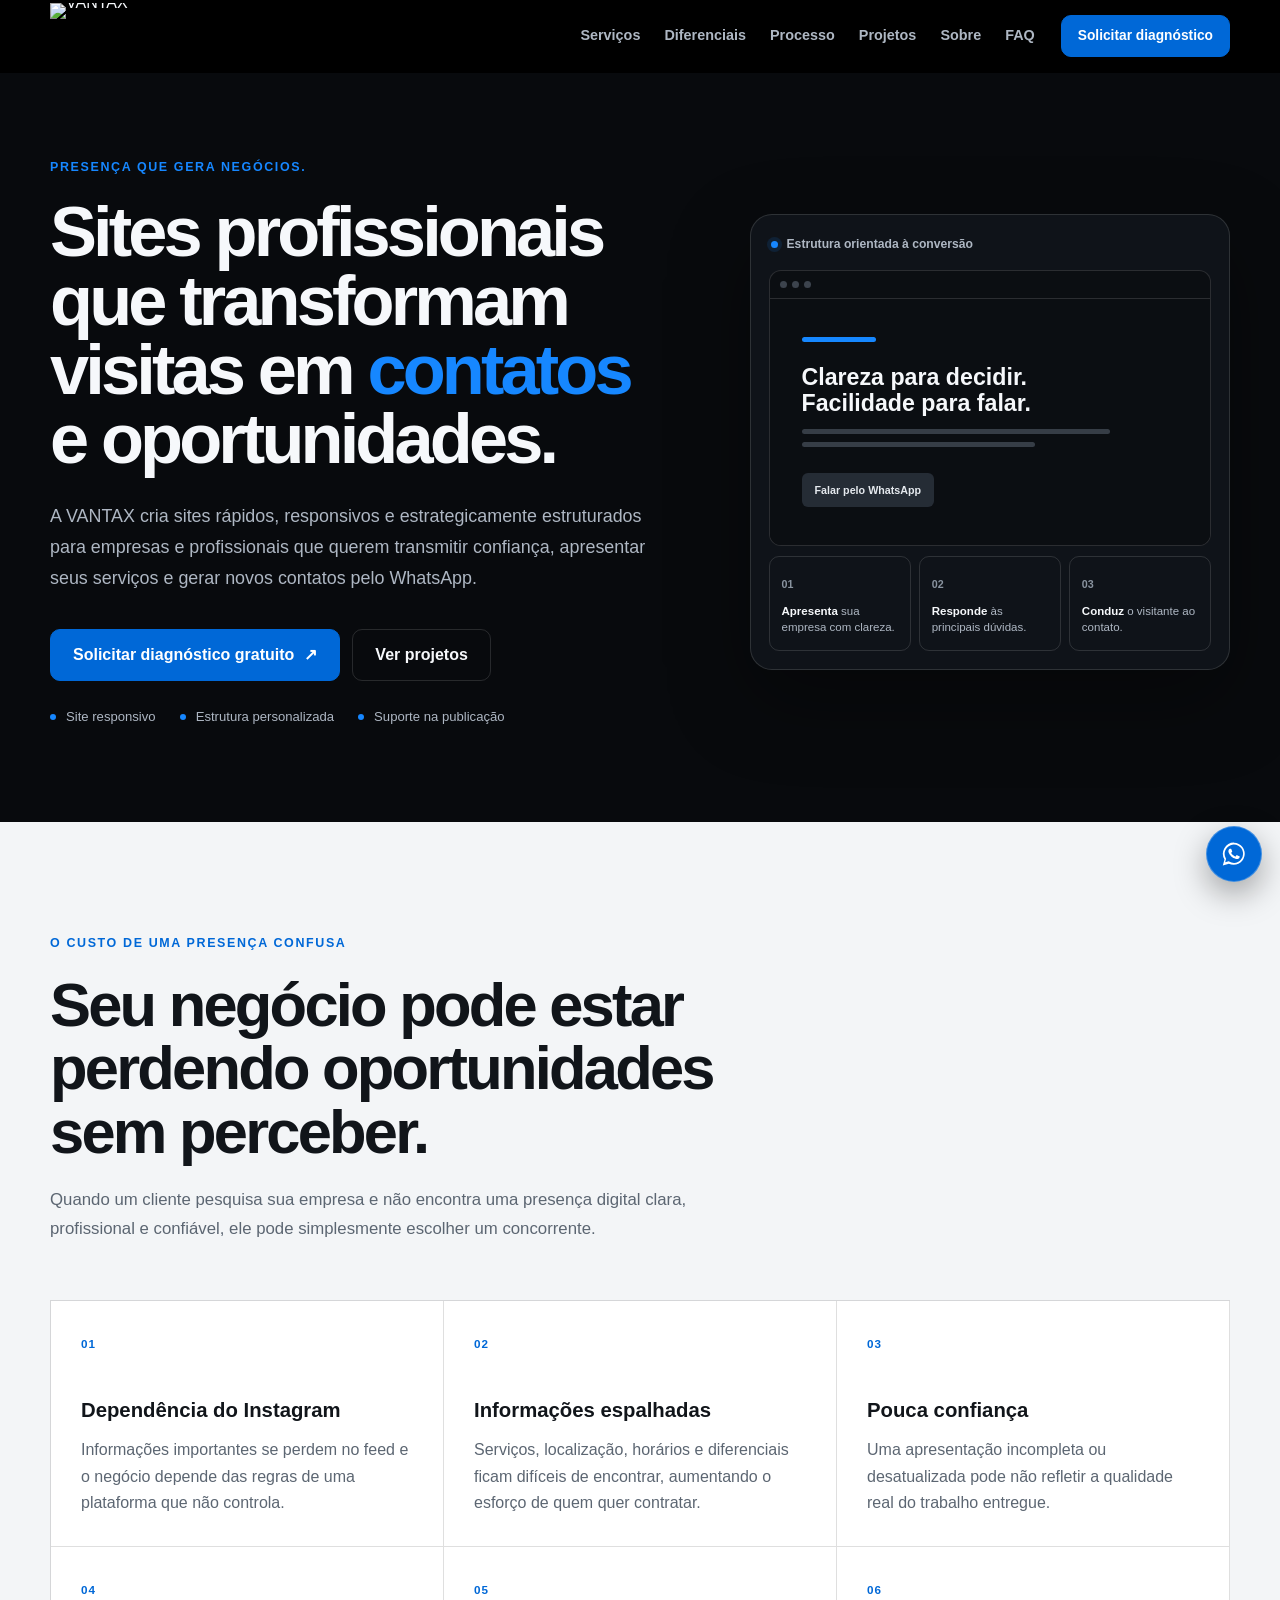
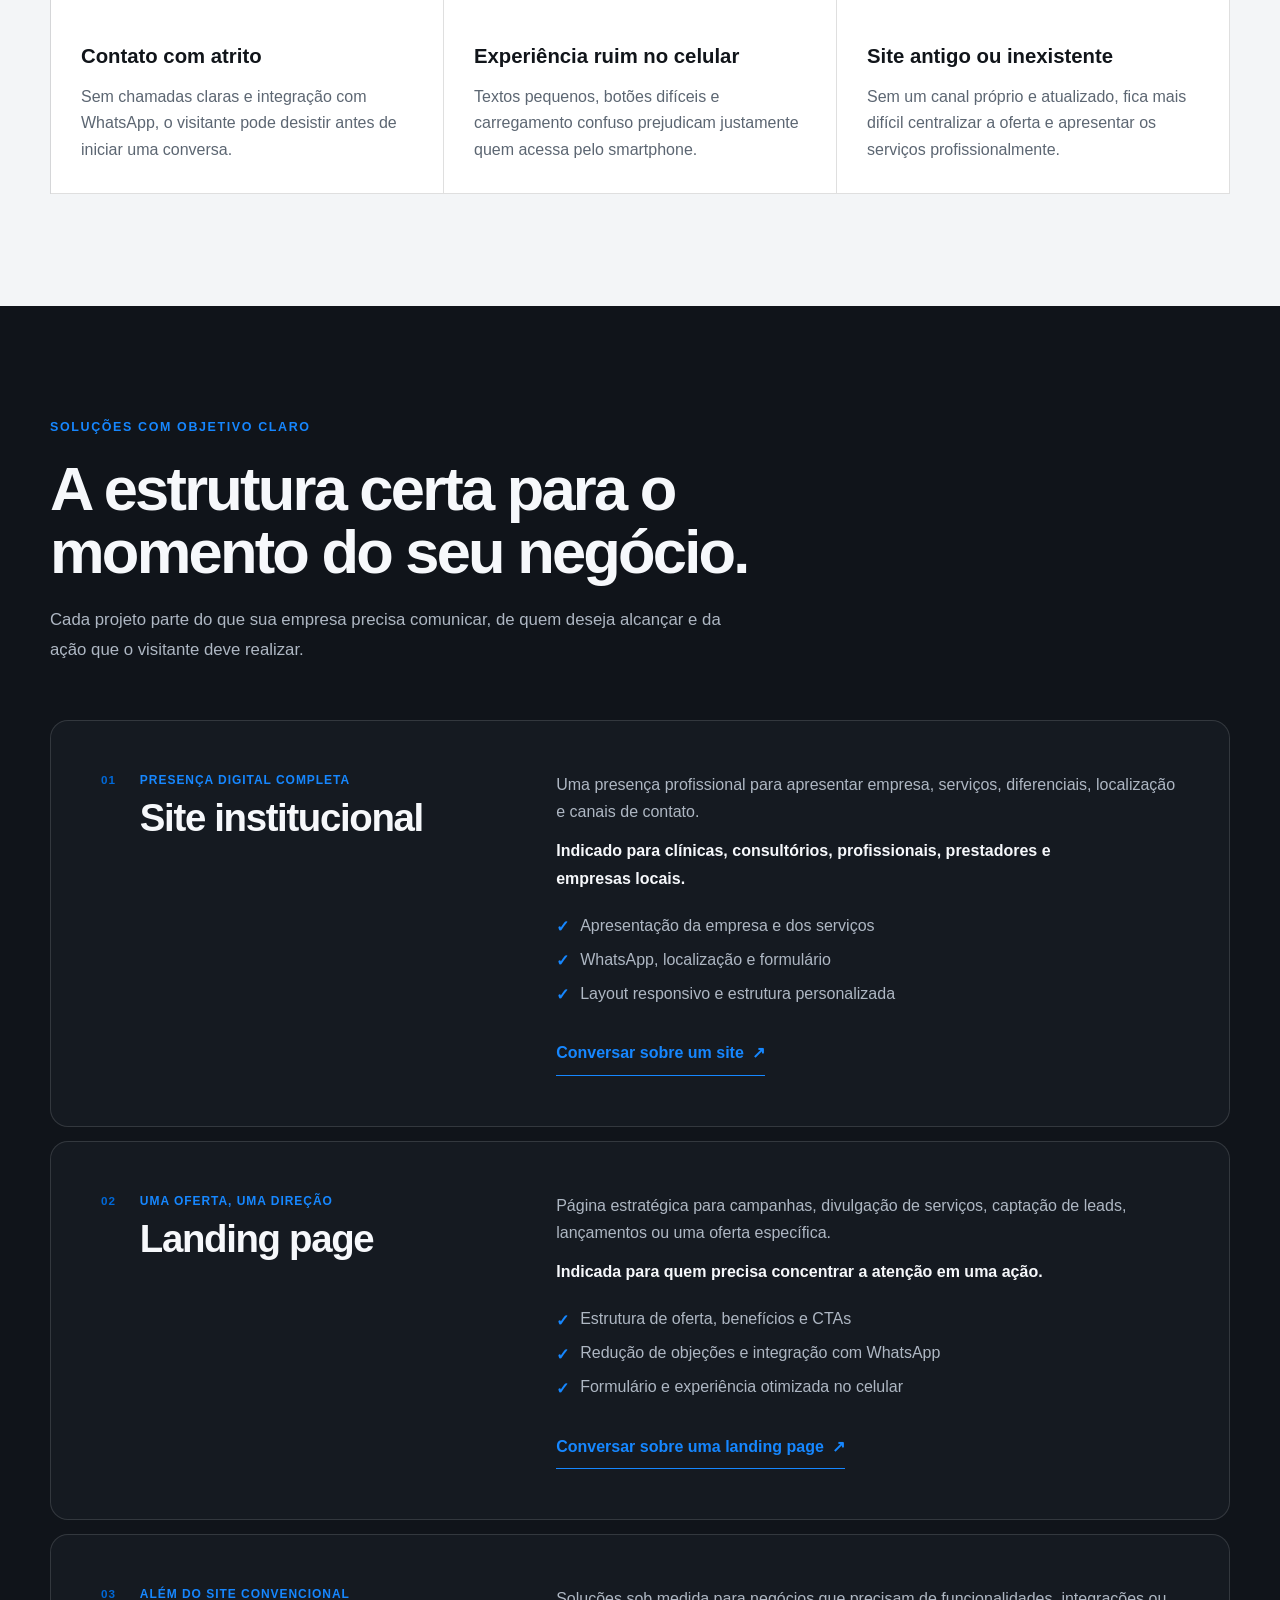
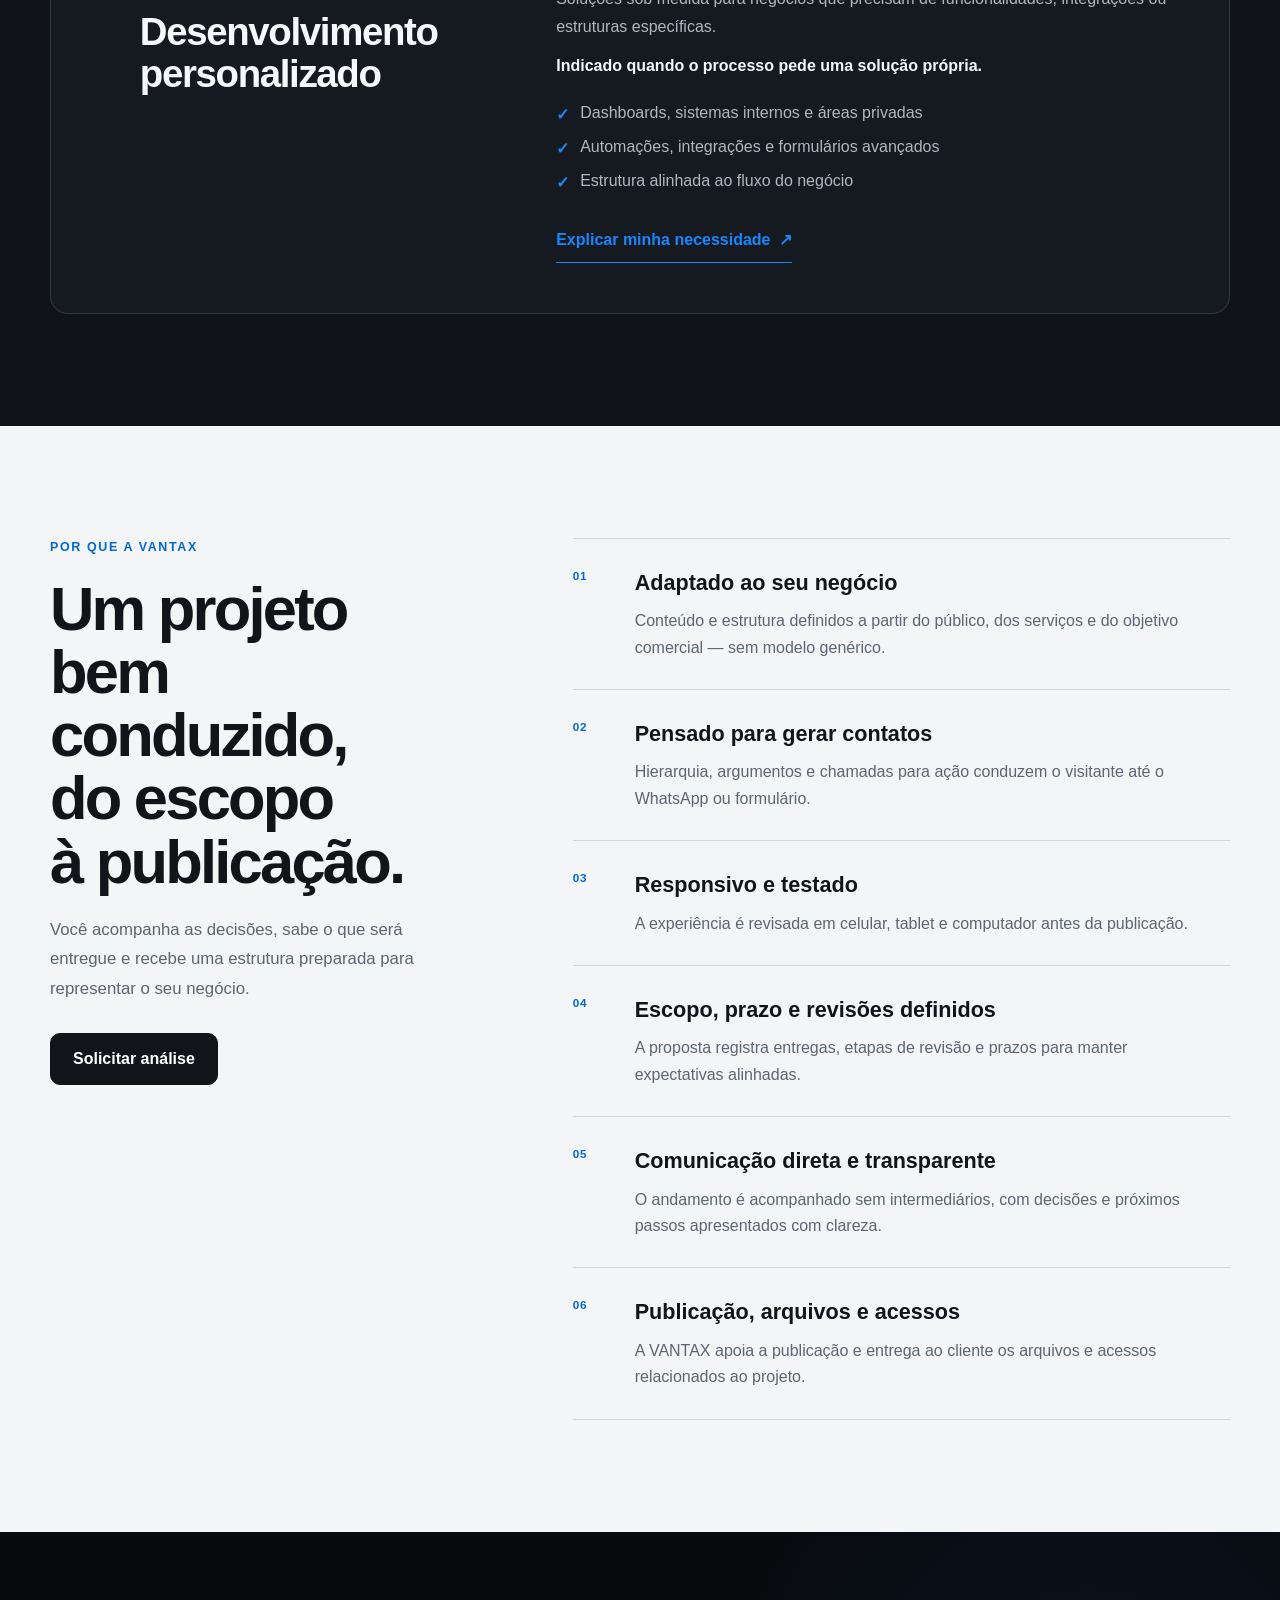
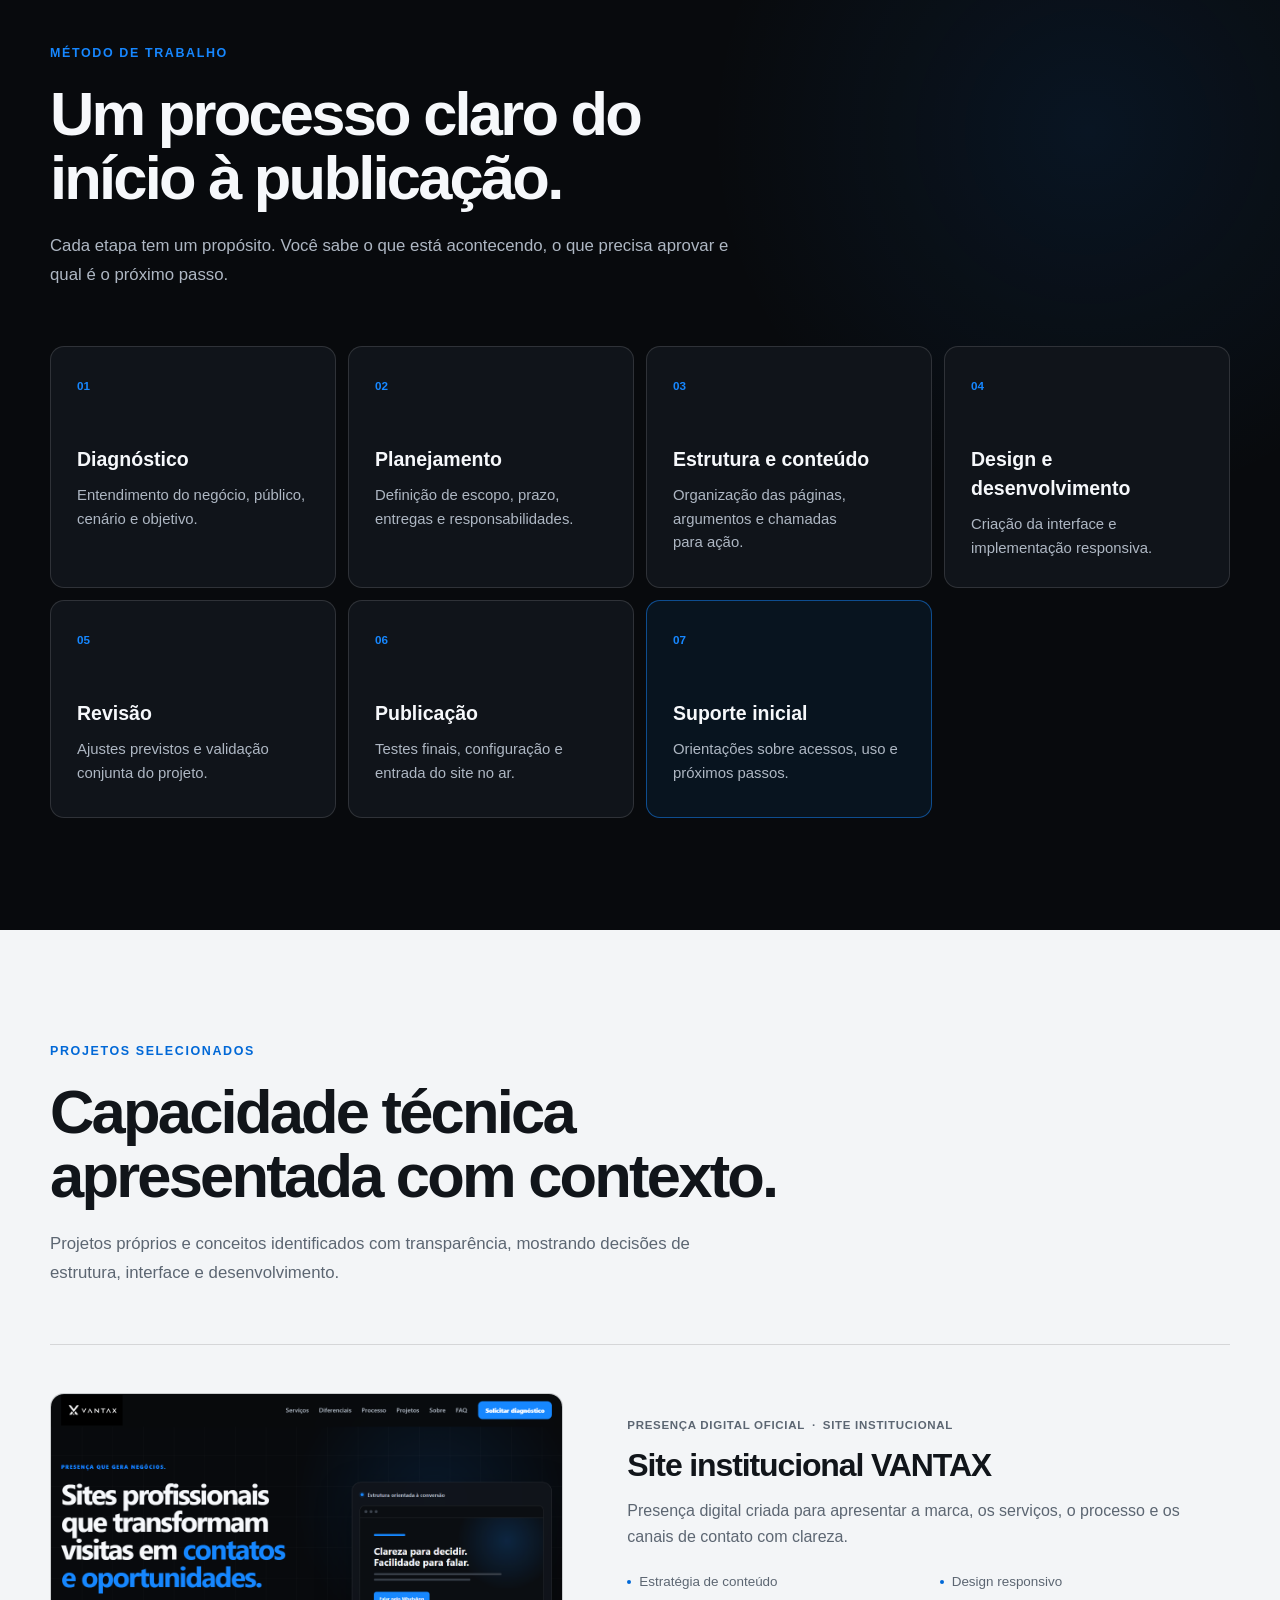
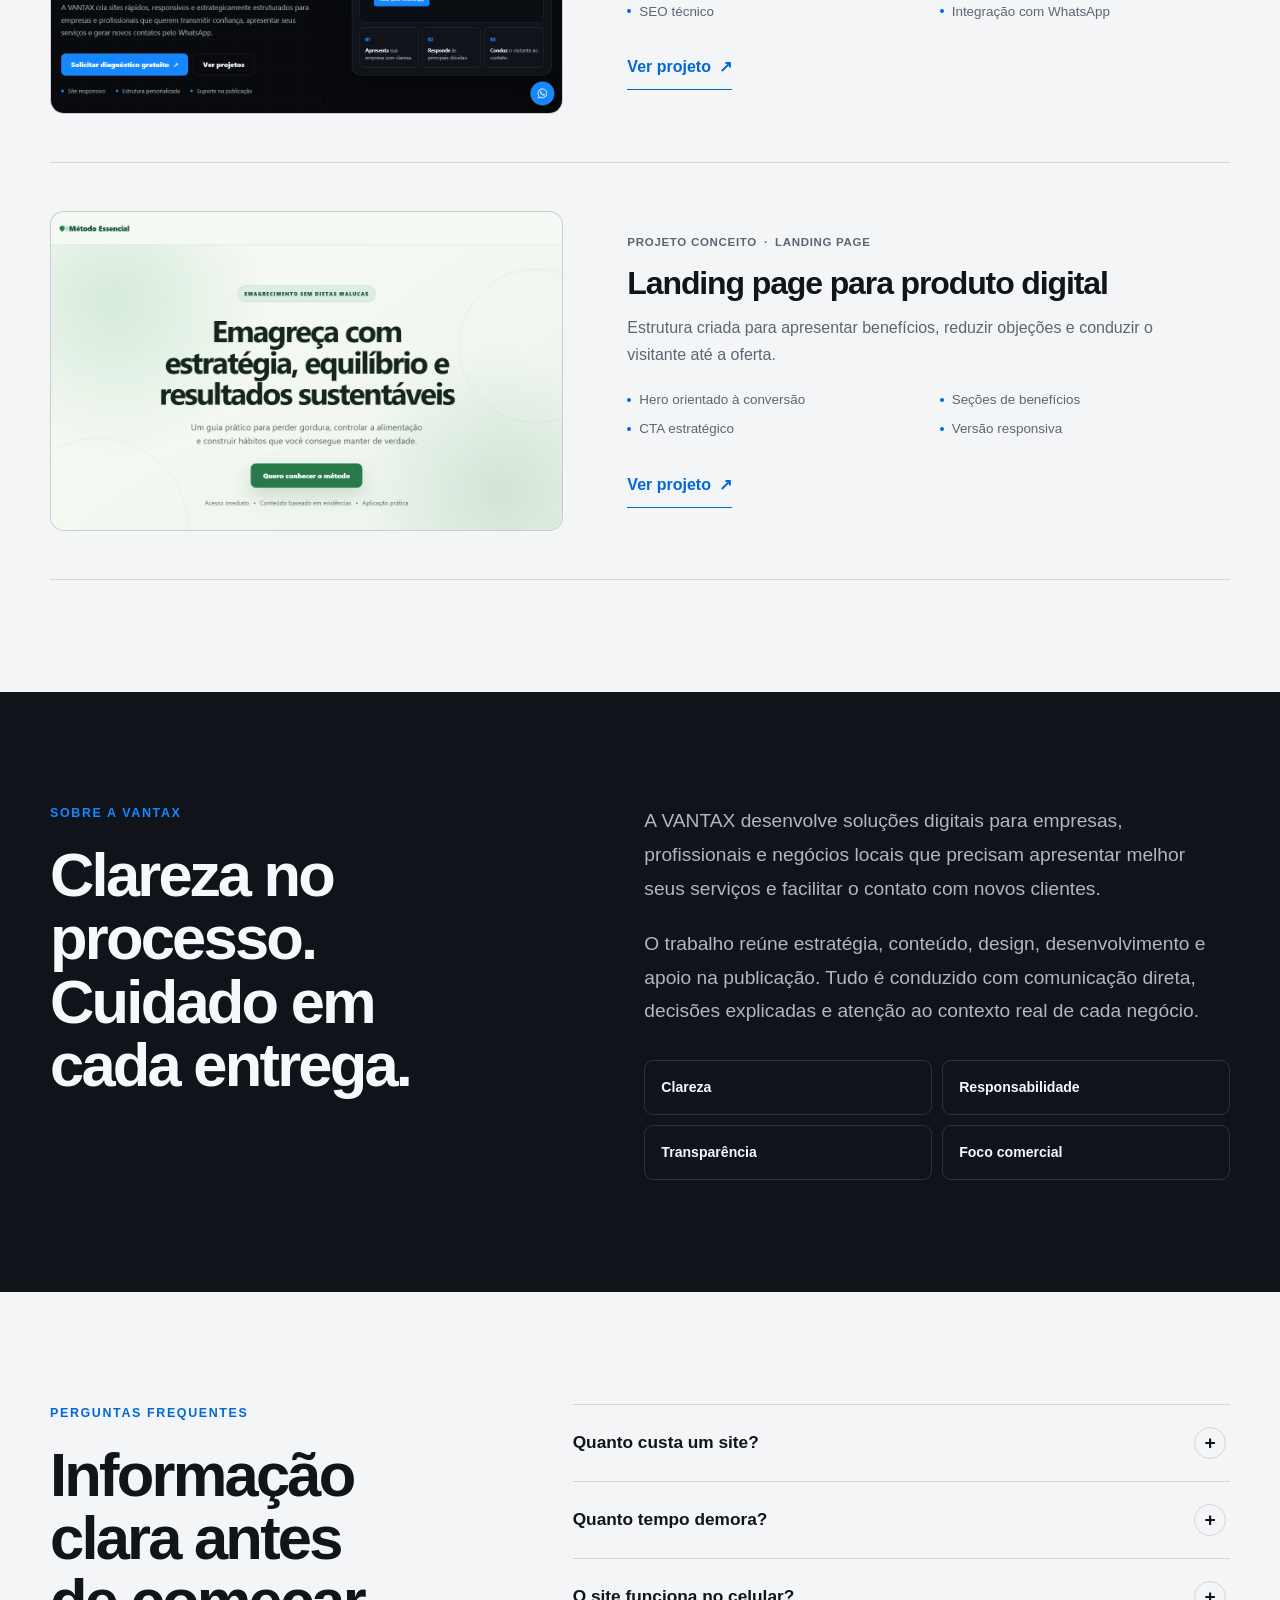
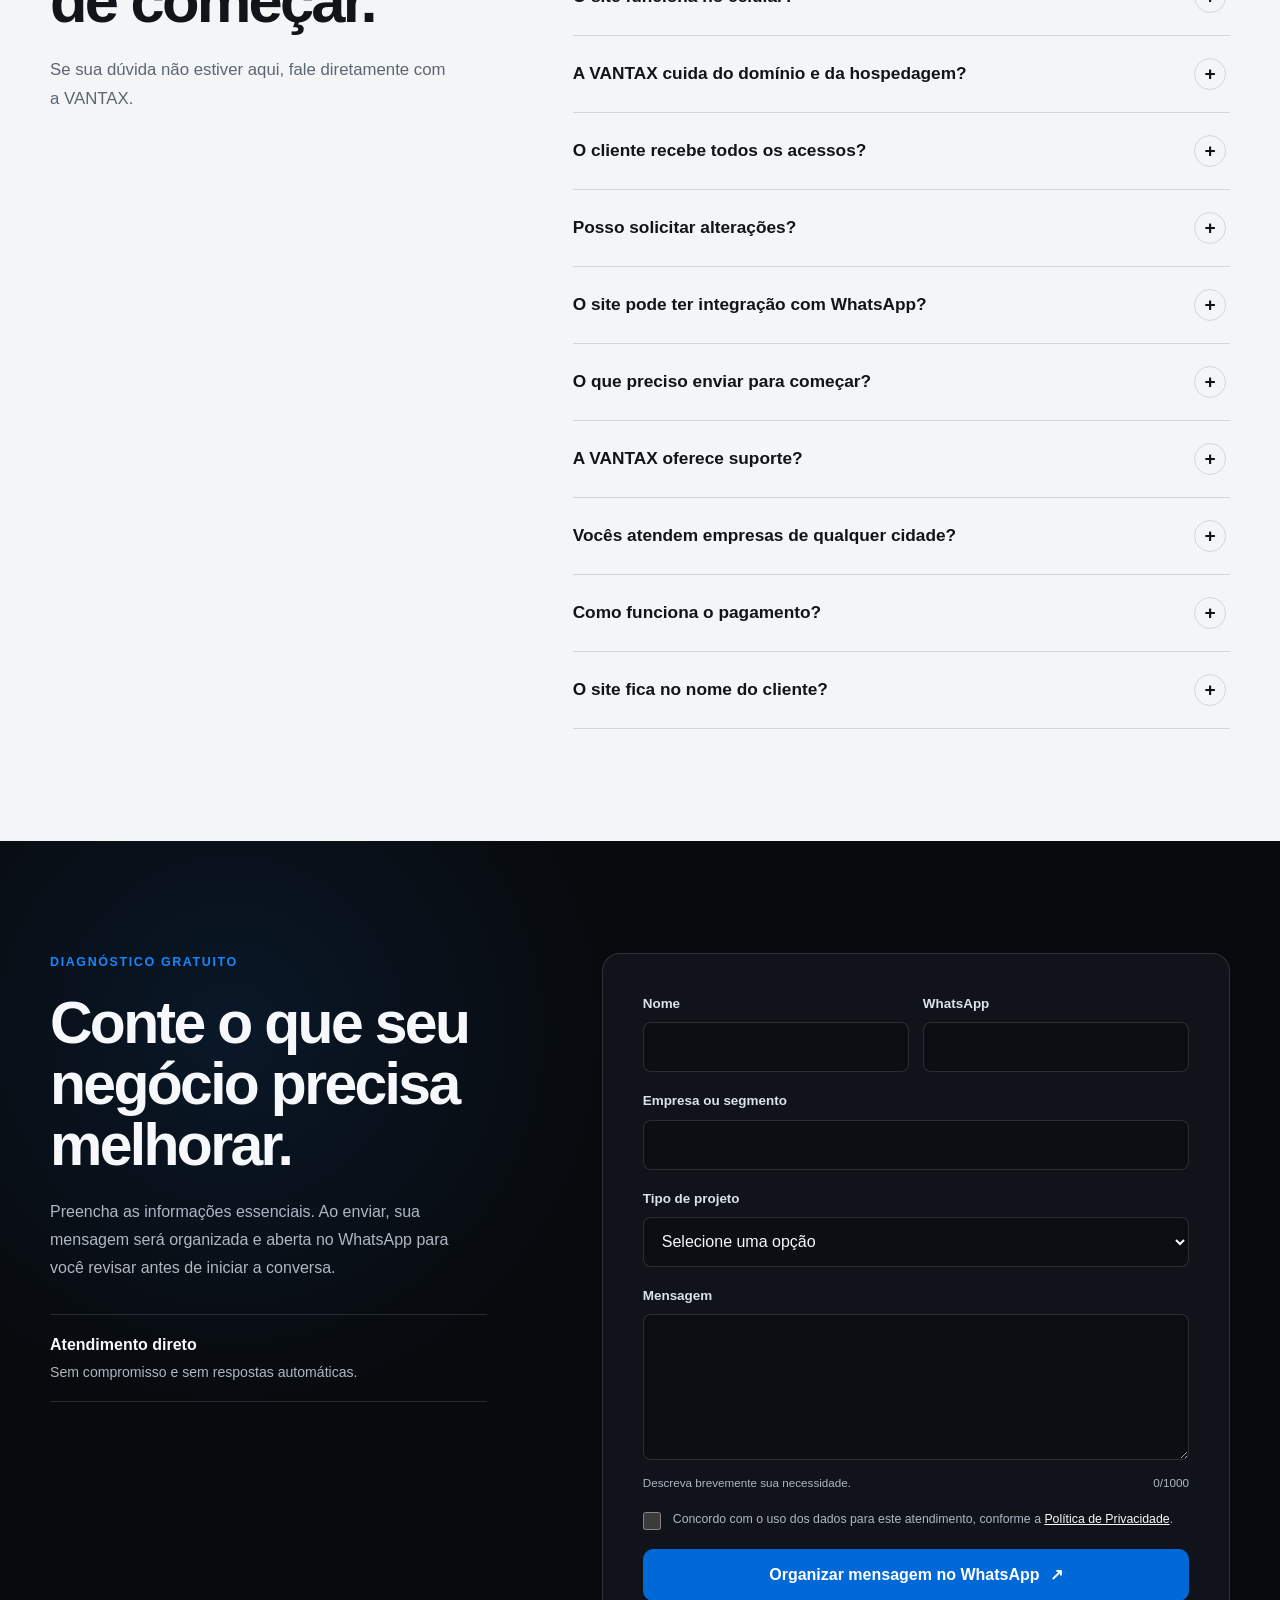
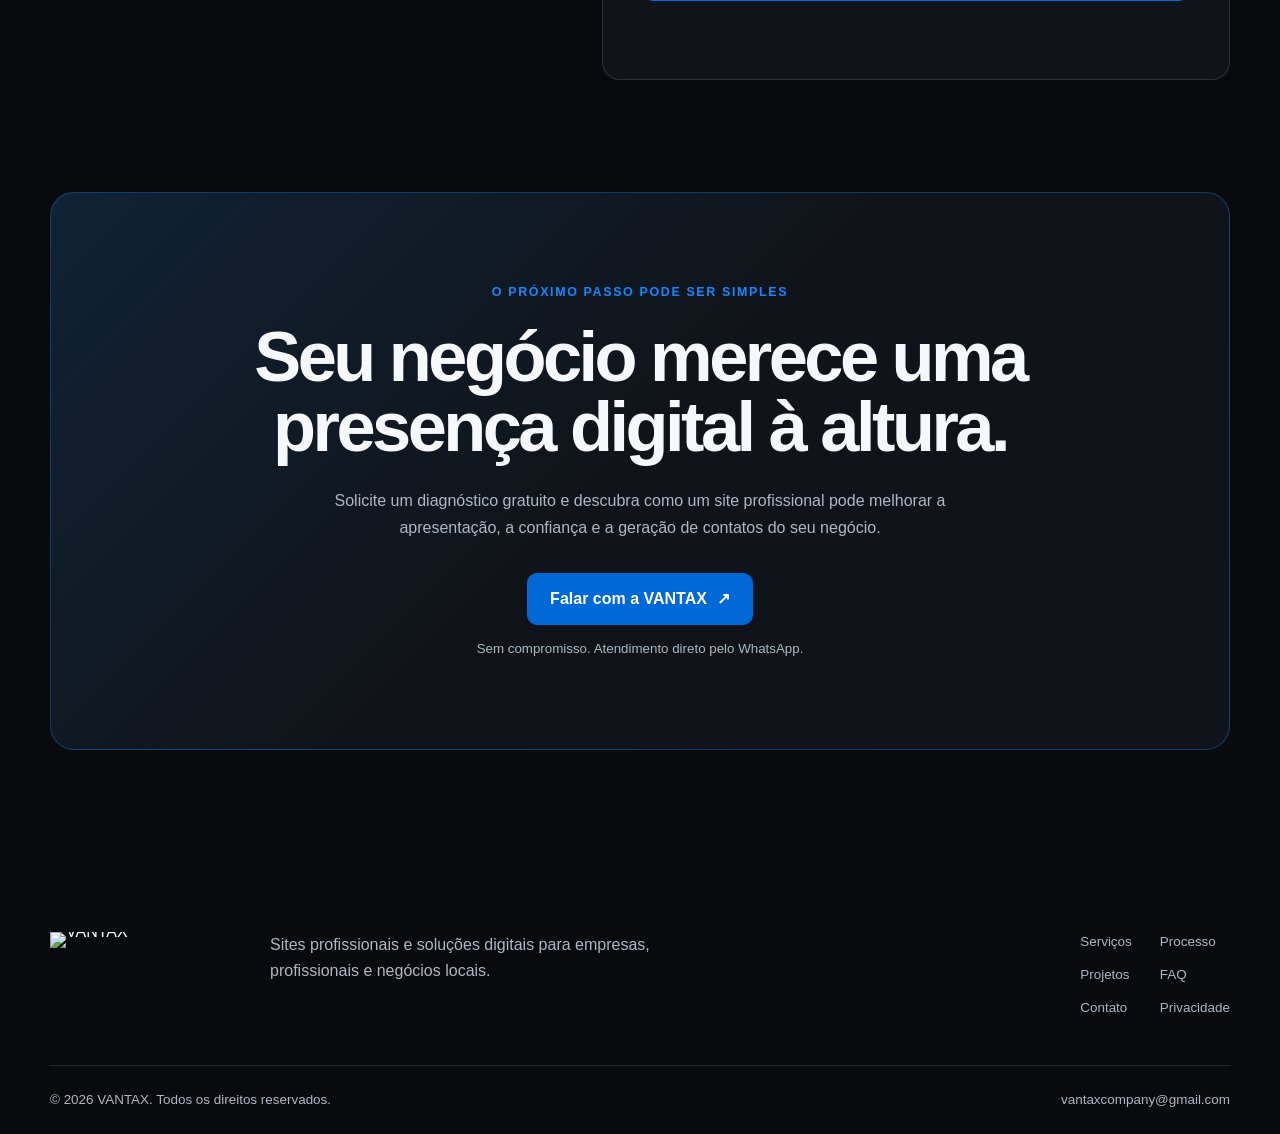
==== commit 0b945e61: "Melhora site VANTAX e otimiza conversão" ====
--- a/index.html
+++ b/index.html
@@ -1,688 +1,922 @@
-<!DOCTYPE html>
+<!doctype html>
 <html lang="pt-BR">
   <head>
     <meta charset="UTF-8" />
-    <meta name="viewport" content="width=device-width, initial-scale=1.0" />
-
-    <title>VANTAX | Sites Profissionais e Soluções Digitais</title>
-
+    <meta name="viewport" content="width=device-width, initial-scale=1" />
+    <meta name="theme-color" content="#07090c" />
+    <meta name="color-scheme" content="dark" />
+
+    <title>VANTAX | Sites profissionais para empresas e negócios locais</title>
     <meta
       name="description"
-      content="A Vantax desenvolve sites profissionais, landing pages e soluções digitais sob medida para empresas, profissionais e negócios."
-    />
-
+      content="A VANTAX cria sites profissionais, landing pages e soluções digitais para empresas e profissionais que querem transmitir confiança e gerar contatos."
+    />
     <link
       rel="canonical"
       href="https://zyronvantax.github.io/zyron-landing-page/"
     />
 
+    <meta property="og:type" content="website" />
+    <meta property="og:locale" content="pt_BR" />
+    <meta property="og:site_name" content="VANTAX" />
     <meta
       property="og:title"
-      content="VANTAX | Sites Profissionais e Soluções Digitais"
+      content="VANTAX | Sites profissionais para empresas e negócios locais"
     />
     <meta
       property="og:description"
-      content="Sites profissionais, landing pages e soluções digitais desenvolvidas com estratégia, clareza e foco nos objetivos do negócio."
-    />
-    <meta property="og:type" content="website" />
-    <meta property="og:locale" content="pt_BR" />
-    <meta property="og:site_name" content="Vantax" />
+      content="Sites profissionais, landing pages e soluções digitais para transmitir confiança, apresentar serviços e gerar contatos."
+    />
     <meta
       property="og:url"
       content="https://zyronvantax.github.io/zyron-landing-page/"
     />
     <meta
       property="og:image"
-      content="https://zyronvantax.github.io/zyron-landing-page/assets/og-vantax.png?v=2"
+      content="https://zyronvantax.github.io/zyron-landing-page/assets/og-vantax.png?v=3"
     />
     <meta property="og:image:width" content="1200" />
     <meta property="og:image:height" content="630" />
     <meta property="og:image:type" content="image/png" />
     <meta
       property="og:image:alt"
-      content="Vantax — Sites profissionais para negócios que querem crescer"
+      content="VANTAX — Sites profissionais para empresas e negócios locais"
     />
 
     <meta name="twitter:card" content="summary_large_image" />
     <meta
       name="twitter:title"
-      content="VANTAX | Sites Profissionais e Soluções Digitais"
+      content="VANTAX | Sites profissionais para empresas e negócios locais"
     />
     <meta
       name="twitter:description"
-      content="Sites profissionais, landing pages e soluções digitais desenvolvidas com estratégia, clareza e foco nos objetivos do negócio."
+      content="Sites profissionais, landing pages e soluções digitais para transmitir confiança, apresentar serviços e gerar contatos."
     />
     <meta
       name="twitter:image"
-      content="https://zyronvantax.github.io/zyron-landing-page/assets/og-vantax.png?v=2"
+      content="https://zyronvantax.github.io/zyron-landing-page/assets/og-vantax.png?v=3"
     />
     <meta
       name="twitter:image:alt"
-      content="Vantax — Sites profissionais para negócios que querem crescer"
+      content="VANTAX — Sites profissionais para empresas e negócios locais"
     />
 
     <link
       rel="icon"
       type="image/png"
       sizes="16x16"
-      href="./assets/favicon-16x16.png?v=2"
+      href="./assets/favicon-16x16.png?v=3"
     />
     <link
       rel="icon"
       type="image/png"
       sizes="32x32"
-      href="./assets/favicon-32x32.png?v=2"
+      href="./assets/favicon-32x32.png?v=3"
     />
     <link
       rel="icon"
       type="image/png"
       sizes="48x48"
-      href="./assets/favicon-48x48.png?v=2"
+      href="./assets/favicon-48x48.png?v=3"
     />
     <link
       rel="apple-touch-icon"
       sizes="180x180"
-      href="./assets/apple-touch-icon.png?v=2"
-    />
-    <link rel="stylesheet" href="style.css" />
+      href="./assets/apple-touch-icon.png?v=3"
+    />
+    <link rel="stylesheet" href="./style.css" />
+
+    <script type="application/ld+json">
+      {
+        "@context": "https://schema.org",
+        "@type": "ProfessionalService",
+        "name": "VANTAX",
+        "url": "https://zyronvantax.github.io/zyron-landing-page/",
+        "logo": "https://zyronvantax.github.io/zyron-landing-page/assets/logo-vantax-horizontal.png",
+        "image": "https://zyronvantax.github.io/zyron-landing-page/assets/og-vantax.png",
+        "description": "Criação de sites profissionais, landing pages e soluções digitais personalizadas para empresas, profissionais e negócios locais.",
+        "email": "vantaxcompany@gmail.com",
+        "telephone": "+55 44 92006-8762",
+        "areaServed": "BR",
+        "serviceType": [
+          "Site institucional",
+          "Landing page",
+          "Desenvolvimento web personalizado"
+        ]
+      }
+    </script>
   </head>
 
   <body>
-    <a href="#conteudo-principal" class="skip-link">
-      Pular para o conteúdo
-    </a>
-
-    <header class="header">
+    <a class="skip-link" href="#conteudo-principal">Pular para o conteúdo</a>
+
+    <header class="site-header" data-header>
       <div class="container nav">
-       <a href="#inicio" class="logo">
-         <img
-           src="./assets/logo-vantax-horizontal.png"
-           alt="Logo da Vantax"
-           class="brand-logo"
-           width="1600"
-           height="800"
-         />
-       </a>
-
-<button
-  class="menu-toggle"
-  type="button"
-  aria-label="Abrir menu"
-  aria-expanded="false"
-  aria-controls="menu-principal"
->
-  ☰
-</button>
-
-<nav class="menu" id="menu-principal" aria-label="Navegação principal">
-          <a href="#inicio">Início</a>
+        <a class="brand" href="#inicio" aria-label="VANTAX — voltar ao início">
+          <img
+            src="./assets/logo-vantax-horizontal.png"
+            alt="VANTAX"
+            width="1600"
+            height="800"
+          />
+        </a>
+
+        <button
+          class="menu-toggle"
+          type="button"
+          aria-label="Abrir menu"
+          aria-expanded="false"
+          aria-controls="menu-principal"
+        >
+          <span class="menu-icon" aria-hidden="true"></span>
+        </button>
+
+        <nav class="menu" id="menu-principal" aria-label="Navegação principal">
           <a href="#servicos">Serviços</a>
+          <a href="#diferenciais">Diferenciais</a>
           <a href="#processo">Processo</a>
+          <a href="#projetos">Projetos</a>
           <a href="#sobre">Sobre</a>
-          <a href="#projetos">Projetos</a>
           <a href="#faq">FAQ</a>
-          <a href="#contato">Contato</a>
         </nav>
 
         <a
-          href="https://wa.me/5544920068762?text=Ol%C3%A1%21%20Vim%20pelo%20site%20da%20Vantax%20e%20gostaria%20de%20solicitar%20um%20or%C3%A7amento."
-          class="button button-small"
+          class="button button-small nav-cta"
+          href="https://wa.me/5544920068762?text=Ol%C3%A1%21%20Conheci%20o%20trabalho%20da%20VANTAX%20pelo%20site%20e%20gostaria%20de%20solicitar%20um%20diagn%C3%B3stico%20para%20melhorar%20a%20presen%C3%A7a%20digital%20do%20meu%20neg%C3%B3cio."
           target="_blank"
           rel="noopener noreferrer"
-          aria-label="Solicitar orçamento pelo WhatsApp (abre em uma nova aba)"
+          >Solicitar diagnóstico</a
         >
-          Solicitar orçamento
-        </a>
       </div>
     </header>
 
-    <main id="conteudo-principal" tabindex="-1">
-   
-<section class="hero" id="inicio">
-
-        <div class="container hero-content">
-          <div class="hero-text">
-            <span class="badge hero-eyebrow">Presença que gera negócios.</span>
-
-            <h1>Sites profissionais para negócios que querem crescer.</h1>
-
-            <p>
-              A Vantax cria sites, landing pages e soluções digitais pensadas
-              para fortalecer sua marca, gerar credibilidade e transformar
-              atenção em oportunidades de negócio.
+    <main id="conteudo-principal">
+      <section class="hero" id="inicio" aria-labelledby="hero-title">
+        <div class="container hero-grid">
+          <div class="hero-copy">
+            <p class="eyebrow">Presença que gera negócios.</p>
+            <h1 id="hero-title">
+              Sites profissionais que transformam visitas em
+              <span class="hero-accent">contatos</span> e oportunidades.
+            </h1>
+            <p class="hero-lead">
+              A VANTAX cria sites rápidos, responsivos e estrategicamente
+              estruturados para empresas e profissionais que querem transmitir
+              confiança, apresentar seus serviços e gerar novos contatos pelo
+              WhatsApp.
             </p>
-
             <div class="hero-actions">
               <a
-                href="https://wa.me/5544920068762?text=Ol%C3%A1%21%20Vim%20pelo%20site%20da%20Vantax%20e%20gostaria%20de%20solicitar%20um%20or%C3%A7amento."
                 class="button"
+                href="https://wa.me/5544920068762?text=Ol%C3%A1%21%20Conheci%20o%20trabalho%20da%20VANTAX%20pelo%20site%20e%20gostaria%20de%20solicitar%20um%20diagn%C3%B3stico%20para%20melhorar%20a%20presen%C3%A7a%20digital%20do%20meu%20neg%C3%B3cio."
                 target="_blank"
                 rel="noopener noreferrer"
-                aria-label="Solicitar orçamento pelo WhatsApp (abre em uma nova aba)"
+                >Solicitar diagnóstico gratuito
+                <span aria-hidden="true">↗</span></a
               >
-                Solicitar orçamento
+              <a class="button button-secondary" href="#projetos"
+                >Ver projetos</a
+              >
+            </div>
+            <ul class="trust-line" aria-label="Características da entrega">
+              <li>Site responsivo</li>
+              <li>Estrutura personalizada</li>
+              <li>Suporte na publicação</li>
+            </ul>
+          </div>
+
+          <aside class="hero-panel" aria-label="Como seu site trabalha">
+            <div class="panel-top">
+              <span class="status-dot" aria-hidden="true"></span>
+              <span>Estrutura orientada à conversão</span>
+            </div>
+            <div class="browser-preview" aria-hidden="true">
+              <div class="browser-bar"><i></i><i></i><i></i></div>
+              <div class="preview-content">
+                <span></span>
+                <strong>Clareza para decidir.<br />Facilidade para falar.</strong>
+                <p></p>
+                <p></p>
+                <b>Falar pelo WhatsApp</b>
+              </div>
+            </div>
+            <div class="panel-points">
+              <div>
+                <span>01</span>
+                <p><strong>Apresenta</strong> sua empresa com clareza.</p>
+              </div>
+              <div>
+                <span>02</span>
+                <p><strong>Responde</strong> às principais dúvidas.</p>
+              </div>
+              <div>
+                <span>03</span>
+                <p><strong>Conduz</strong> o visitante ao contato.</p>
+              </div>
+            </div>
+          </aside>
+        </div>
+      </section>
+
+      <section class="problems section-light" id="problemas" aria-labelledby="problems-title">
+        <div class="container">
+          <div class="section-heading">
+            <p class="eyebrow">O custo de uma presença confusa</p>
+            <h2 id="problems-title">
+              Seu negócio pode estar perdendo oportunidades sem perceber.
+            </h2>
+            <p>
+              Quando um cliente pesquisa sua empresa e não encontra uma presença
+              digital clara, profissional e confiável, ele pode simplesmente
+              escolher um concorrente.
+            </p>
+          </div>
+          <div class="problem-grid">
+            <article>
+              <span aria-hidden="true">01</span>
+              <h3>Dependência do Instagram</h3>
+              <p>
+                Informações importantes se perdem no feed e o negócio depende
+                das regras de uma plataforma que não controla.
+              </p>
+            </article>
+            <article>
+              <span aria-hidden="true">02</span>
+              <h3>Informações espalhadas</h3>
+              <p>
+                Serviços, localização, horários e diferenciais ficam difíceis
+                de encontrar, aumentando o esforço de quem quer contratar.
+              </p>
+            </article>
+            <article>
+              <span aria-hidden="true">03</span>
+              <h3>Pouca confiança</h3>
+              <p>
+                Uma apresentação incompleta ou desatualizada pode não refletir a
+                qualidade real do trabalho entregue.
+              </p>
+            </article>
+            <article>
+              <span aria-hidden="true">04</span>
+              <h3>Contato com atrito</h3>
+              <p>
+                Sem chamadas claras e integração com WhatsApp, o visitante pode
+                desistir antes de iniciar uma conversa.
+              </p>
+            </article>
+            <article>
+              <span aria-hidden="true">05</span>
+              <h3>Experiência ruim no celular</h3>
+              <p>
+                Textos pequenos, botões difíceis e carregamento confuso
+                prejudicam justamente quem acessa pelo smartphone.
+              </p>
+            </article>
+            <article>
+              <span aria-hidden="true">06</span>
+              <h3>Site antigo ou inexistente</h3>
+              <p>
+                Sem um canal próprio e atualizado, fica mais difícil centralizar
+                a oferta e apresentar os serviços profissionalmente.
+              </p>
+            </article>
+          </div>
+        </div>
+      </section>
+
+      <section class="services" id="servicos" aria-labelledby="services-title">
+        <div class="container">
+          <div class="section-heading">
+            <p class="eyebrow">Soluções com objetivo claro</p>
+            <h2 id="services-title">
+              A estrutura certa para o momento do seu negócio.
+            </h2>
+            <p>
+              Cada projeto parte do que sua empresa precisa comunicar, de quem
+              deseja alcançar e da ação que o visitante deve realizar.
+            </p>
+          </div>
+
+          <div class="service-list">
+            <article class="service-card">
+              <div class="service-title">
+                <span>01</span>
+                <div>
+                  <p class="card-kicker">Presença digital completa</p>
+                  <h3>Site institucional</h3>
+                </div>
+              </div>
+              <div class="service-body">
+                <p>
+                  Uma presença profissional para apresentar empresa, serviços,
+                  diferenciais, localização e canais de contato.
+                </p>
+                <p class="ideal-for">
+                  Indicado para clínicas, consultórios, profissionais,
+                  prestadores e empresas locais.
+                </p>
+                <ul class="check-list">
+                  <li>Apresentação da empresa e dos serviços</li>
+                  <li>WhatsApp, localização e formulário</li>
+                  <li>Layout responsivo e estrutura personalizada</li>
+                </ul>
+                <a
+                  class="text-link"
+                  href="https://wa.me/5544920068762?text=Ol%C3%A1%21%20Gostaria%20de%20conversar%20sobre%20um%20site%20institucional%20para%20o%20meu%20neg%C3%B3cio."
+                  target="_blank"
+                  rel="noopener noreferrer"
+                  >Conversar sobre um site <span aria-hidden="true">↗</span></a
+                >
+              </div>
+            </article>
+
+            <article class="service-card">
+              <div class="service-title">
+                <span>02</span>
+                <div>
+                  <p class="card-kicker">Uma oferta, uma direção</p>
+                  <h3>Landing page</h3>
+                </div>
+              </div>
+              <div class="service-body">
+                <p>
+                  Página estratégica para campanhas, divulgação de serviços,
+                  captação de leads, lançamentos ou uma oferta específica.
+                </p>
+                <p class="ideal-for">
+                  Indicada para quem precisa concentrar a atenção em uma ação.
+                </p>
+                <ul class="check-list">
+                  <li>Estrutura de oferta, benefícios e CTAs</li>
+                  <li>Redução de objeções e integração com WhatsApp</li>
+                  <li>Formulário e experiência otimizada no celular</li>
+                </ul>
+                <a
+                  class="text-link"
+                  href="https://wa.me/5544920068762?text=Ol%C3%A1%21%20Gostaria%20de%20conversar%20sobre%20uma%20landing%20page%20para%20o%20meu%20neg%C3%B3cio."
+                  target="_blank"
+                  rel="noopener noreferrer"
+                  >Conversar sobre uma landing page
+                  <span aria-hidden="true">↗</span></a
+                >
+              </div>
+            </article>
+
+            <article class="service-card">
+              <div class="service-title">
+                <span>03</span>
+                <div>
+                  <p class="card-kicker">Além do site convencional</p>
+                  <h3>Desenvolvimento personalizado</h3>
+                </div>
+              </div>
+              <div class="service-body">
+                <p>
+                  Soluções sob medida para negócios que precisam de
+                  funcionalidades, integrações ou estruturas específicas.
+                </p>
+                <p class="ideal-for">
+                  Indicado quando o processo pede uma solução própria.
+                </p>
+                <ul class="check-list">
+                  <li>Dashboards, sistemas internos e áreas privadas</li>
+                  <li>Automações, integrações e formulários avançados</li>
+                  <li>Estrutura alinhada ao fluxo do negócio</li>
+                </ul>
+                <a
+                  class="text-link"
+                  href="https://wa.me/5544920068762?text=Ol%C3%A1%21%20Gostaria%20de%20conversar%20sobre%20uma%20solu%C3%A7%C3%A3o%20digital%20personalizada."
+                  target="_blank"
+                  rel="noopener noreferrer"
+                  >Explicar minha necessidade
+                  <span aria-hidden="true">↗</span></a
+                >
+              </div>
+            </article>
+          </div>
+        </div>
+      </section>
+
+      <section class="advantages section-light" id="diferenciais" aria-labelledby="advantages-title">
+        <div class="container advantages-grid">
+          <div class="section-heading sticky-heading">
+            <p class="eyebrow">Por que a VANTAX</p>
+            <h2 id="advantages-title">Um projeto bem conduzido, do escopo à publicação.</h2>
+            <p>
+              Você acompanha as decisões, sabe o que será entregue e recebe uma
+              estrutura preparada para representar o seu negócio.
+            </p>
+            <a class="button button-dark" href="#contato">Solicitar análise</a>
+          </div>
+          <div class="advantage-list">
+            <article>
+              <span>01</span>
+              <div>
+                <h3>Adaptado ao seu negócio</h3>
+                <p>
+                  Conteúdo e estrutura definidos a partir do público, dos
+                  serviços e do objetivo comercial — sem modelo genérico.
+                </p>
+              </div>
+            </article>
+            <article>
+              <span>02</span>
+              <div>
+                <h3>Pensado para gerar contatos</h3>
+                <p>
+                  Hierarquia, argumentos e chamadas para ação conduzem o
+                  visitante até o WhatsApp ou formulário.
+                </p>
+              </div>
+            </article>
+            <article>
+              <span>03</span>
+              <div>
+                <h3>Responsivo e testado</h3>
+                <p>
+                  A experiência é revisada em celular, tablet e computador
+                  antes da publicação.
+                </p>
+              </div>
+            </article>
+            <article>
+              <span>04</span>
+              <div>
+                <h3>Escopo, prazo e revisões definidos</h3>
+                <p>
+                  A proposta registra entregas, etapas de revisão e prazos para
+                  manter expectativas alinhadas.
+                </p>
+              </div>
+            </article>
+            <article>
+              <span>05</span>
+              <div>
+                <h3>Comunicação direta e transparente</h3>
+                <p>
+                  O andamento é acompanhado sem intermediários, com decisões e
+                  próximos passos apresentados com clareza.
+                </p>
+              </div>
+            </article>
+            <article>
+              <span>06</span>
+              <div>
+                <h3>Publicação, arquivos e acessos</h3>
+                <p>
+                  A VANTAX apoia a publicação e entrega ao cliente os arquivos e
+                  acessos relacionados ao projeto.
+                </p>
+              </div>
+            </article>
+          </div>
+        </div>
+      </section>
+
+      <section class="process" id="processo" aria-labelledby="process-title">
+        <div class="container">
+          <div class="section-heading">
+            <p class="eyebrow">Método de trabalho</p>
+            <h2 id="process-title">
+              Um processo claro do início à publicação.
+            </h2>
+            <p>
+              Cada etapa tem um propósito. Você sabe o que está acontecendo, o
+              que precisa aprovar e qual é o próximo passo.
+            </p>
+          </div>
+          <ol class="process-grid">
+            <li>
+              <span>01</span>
+              <h3>Diagnóstico</h3>
+              <p>Entendimento do negócio, público, cenário e objetivo.</p>
+            </li>
+            <li>
+              <span>02</span>
+              <h3>Planejamento</h3>
+              <p>Definição de escopo, prazo, entregas e responsabilidades.</p>
+            </li>
+            <li>
+              <span>03</span>
+              <h3>Estrutura e conteúdo</h3>
+              <p>Organização das páginas, argumentos e chamadas para ação.</p>
+            </li>
+            <li>
+              <span>04</span>
+              <h3>Design e desenvolvimento</h3>
+              <p>Criação da interface e implementação responsiva.</p>
+            </li>
+            <li>
+              <span>05</span>
+              <h3>Revisão</h3>
+              <p>Ajustes previstos e validação conjunta do projeto.</p>
+            </li>
+            <li>
+              <span>06</span>
+              <h3>Publicação</h3>
+              <p>Testes finais, configuração e entrada do site no ar.</p>
+            </li>
+            <li>
+              <span>07</span>
+              <h3>Suporte inicial</h3>
+              <p>Orientações sobre acessos, uso e próximos passos.</p>
+            </li>
+          </ol>
+        </div>
+      </section>
+
+      <section class="projects section-light" id="projetos" aria-labelledby="projects-title">
+        <div class="container">
+          <div class="section-heading">
+            <p class="eyebrow">Projetos selecionados</p>
+            <h2 id="projects-title">
+              Capacidade técnica apresentada com contexto.
+            </h2>
+            <p>
+              Projetos próprios e conceitos identificados com transparência,
+              mostrando decisões de estrutura, interface e desenvolvimento.
+            </p>
+          </div>
+          <div class="projects-grid">
+            <article class="project-card">
+              <a
+                class="project-visual"
+                href="./"
+                aria-label="Visualizar o site institucional oficial da VANTAX"
+              >
+                <img
+                  src="./assets/projeto-vantax.png"
+                  alt="Página inicial do site institucional oficial da VANTAX"
+                  width="1200"
+                  height="750"
+                  loading="lazy"
+                  decoding="async"
+                />
               </a>
-              <a href="#servicos" class="button button-secondary">
-                Conhecer serviços
+              <div class="project-content">
+                <p class="project-meta">
+                  <span>Presença digital oficial</span>
+                  <span aria-hidden="true">·</span>
+                  <span>Site institucional</span>
+                </p>
+                <h3>Site institucional VANTAX</h3>
+                <p>
+                  Presença digital criada para apresentar a marca, os serviços,
+                  o processo e os canais de contato com clareza.
+                </p>
+                <ul>
+                  <li>Estratégia de conteúdo</li>
+                  <li>Design responsivo</li>
+                  <li>SEO técnico</li>
+                  <li>Integração com WhatsApp</li>
+                </ul>
+                <a class="text-link" href="./"
+                  >Ver projeto <span aria-hidden="true">↗</span></a
+                >
+              </div>
+            </article>
+
+            <article class="project-card">
+              <a
+                class="project-visual"
+                href="./ebook-emagrecimento/"
+                aria-label="Visualizar landing page conceito para produto digital"
+              >
+                <img
+                  src="./assets/projeto-landing-page.png"
+                  alt="Landing page conceito para um produto digital"
+                  width="1200"
+                  height="750"
+                  loading="lazy"
+                  decoding="async"
+                />
               </a>
-            </div>
-          </div>
-
-          <div class="hero-card">
-            <p class="card-label">ENTREGA PROFISSIONAL</p>
-            <h2>Uma estrutura digital alinhada ao seu negócio</h2>
+              <div class="project-content">
+                <p class="project-meta">
+                  <span>Projeto conceito</span>
+                  <span aria-hidden="true">·</span>
+                  <span>Landing page</span>
+                </p>
+                <h3>Landing page para produto digital</h3>
+                <p>
+                  Estrutura criada para apresentar benefícios, reduzir objeções
+                  e conduzir o visitante até a oferta.
+                </p>
+                <ul>
+                  <li>Hero orientado à conversão</li>
+                  <li>Seções de benefícios</li>
+                  <li>CTA estratégico</li>
+                  <li>Versão responsiva</li>
+                </ul>
+                <a class="text-link" href="./ebook-emagrecimento/"
+                  >Ver projeto <span aria-hidden="true">↗</span></a
+                >
+              </div>
+            </article>
+          </div>
+        </div>
+      </section>
+
+      <section class="about" id="sobre" aria-labelledby="about-title">
+        <div class="container about-grid">
+          <div class="section-heading">
+            <p class="eyebrow">Sobre a VANTAX</p>
+            <h2 id="about-title">
+              Clareza no processo. Cuidado em cada entrega.
+            </h2>
+          </div>
+          <div class="about-copy">
             <p>
-              Cada projeto parte das necessidades da empresa para combinar
-              clareza, usabilidade e uma apresentação consistente em todos os
-              dispositivos.
+              A VANTAX desenvolve soluções digitais para empresas,
+              profissionais e negócios locais que precisam apresentar melhor
+              seus serviços e facilitar o contato com novos clientes.
             </p>
-
-            <div class="metrics">
-              <div>
-                <strong>Diagnóstico claro</strong>
-                <span>Entendimento do negócio, público e objetivo.</span>
-              </div>
-
-              <div>
-                <strong>Design responsivo</strong>
-                <span>Experiência consistente em todas as telas.</span>
-              </div>
-
-              <div>
-                <strong>Desenvolvimento sob medida</strong>
-                <span>Estrutura adequada à necessidade de cada negócio.</span>
-              </div>
-
-              <div>
-                <strong>Suporte após a entrega</strong>
-                <span>Orientação para colocar o projeto em operação.</span>
-              </div>
+            <p>
+              O trabalho reúne estratégia, conteúdo, design, desenvolvimento e
+              apoio na publicação. Tudo é conduzido com comunicação direta,
+              decisões explicadas e atenção ao contexto real de cada negócio.
+            </p>
+            <div class="about-values" aria-label="Princípios da VANTAX">
+              <span>Clareza</span>
+              <span>Responsabilidade</span>
+              <span>Transparência</span>
+              <span>Foco comercial</span>
             </div>
           </div>
         </div>
-      
-
-    </section>
-
-    <section
-      class="services"
-      id="servicos"
-      aria-labelledby="services-title"
-    >
-      <div class="container">
-        <div class="section-heading">
-          <span class="badge">Serviços</span>
-
-          <h2 id="services-title">
-            Soluções digitais para apresentar, posicionar e fortalecer negócios
-          </h2>
-
-          <p>
-            Projetos desenvolvidos de acordo com o momento, o público e os
-            objetivos de cada empresa.
-          </p>
+      </section>
+
+      <section class="faq section-light" id="faq" aria-labelledby="faq-title">
+        <div class="container faq-grid">
+          <div class="section-heading sticky-heading">
+            <p class="eyebrow">Perguntas frequentes</p>
+            <h2 id="faq-title">Informação clara antes de começar.</h2>
+            <p>
+              Se sua dúvida não estiver aqui, fale diretamente com a VANTAX.
+            </p>
+          </div>
+          <div class="faq-list">
+            <details>
+              <summary>Quanto custa um site?</summary>
+              <p>
+                O investimento depende do escopo, da quantidade de páginas, das
+                funcionalidades e do nível de personalização. Após o
+                diagnóstico, a VANTAX apresenta uma proposta com preço, prazo e
+                entregas definidos.
+              </p>
+            </details>
+            <details>
+              <summary>Quanto tempo demora?</summary>
+              <p>
+                O prazo varia conforme o escopo e a disponibilidade dos
+                conteúdos. A estimativa é definida na proposta antes do início,
+                junto com as etapas e responsabilidades.
+              </p>
+            </details>
+            <details>
+              <summary>O site funciona no celular?</summary>
+              <p>
+                Sim. A interface é desenvolvida para funcionar em celulares,
+                tablets e computadores e passa por testes antes da publicação.
+              </p>
+            </details>
+            <details>
+              <summary>A VANTAX cuida do domínio e da hospedagem?</summary>
+              <p>
+                A VANTAX pode orientar a escolha e cuidar da configuração. Os
+                custos e condições de serviços de terceiros são apresentados
+                separadamente e ficam vinculados ao cliente sempre que possível.
+              </p>
+            </details>
+            <details>
+              <summary>O cliente recebe todos os acessos?</summary>
+              <p>
+                Sim. Os arquivos e acessos relacionados ao projeto são entregues
+                e organizados ao final, conforme o escopo contratado.
+              </p>
+            </details>
+            <details>
+              <summary>Posso solicitar alterações?</summary>
+              <p>
+                Sim. A proposta define etapas e rodadas de revisão. Pedidos fora
+                do escopo são avaliados e apresentados antes de qualquer custo
+                ou prazo adicional.
+              </p>
+            </details>
+            <details>
+              <summary>O site pode ter integração com WhatsApp?</summary>
+              <p>
+                Sim. Botões e formulários podem conduzir o visitante ao
+                WhatsApp com mensagens organizadas e adequadas a cada objetivo.
+              </p>
+            </details>
+            <details>
+              <summary>O que preciso enviar para começar?</summary>
+              <p>
+                Normalmente são necessários informações da empresa, serviços,
+                identidade visual, canais de contato e materiais disponíveis. A
+                lista exata é organizada após o diagnóstico.
+              </p>
+            </details>
+            <details>
+              <summary>A VANTAX oferece suporte?</summary>
+              <p>
+                Há suporte inicial para publicação e entrega dos acessos. Suporte
+                contínuo ou novas evoluções podem ser incluídos na proposta
+                conforme a necessidade.
+              </p>
+            </details>
+            <details>
+              <summary>Vocês atendem empresas de qualquer cidade?</summary>
+              <p>
+                Sim. O atendimento e o acompanhamento podem ser realizados
+                remotamente pelo WhatsApp e por reuniões online.
+              </p>
+            </details>
+            <details>
+              <summary>Como funciona o pagamento?</summary>
+              <p>
+                As condições são informadas na proposta e combinadas antes do
+                início do projeto, de acordo com o escopo e o cronograma.
+              </p>
+            </details>
+            <details>
+              <summary>O site fica no nome do cliente?</summary>
+              <p>
+                Domínio, hospedagem e demais contas podem ser cadastrados em nome
+                do cliente, que recebe seus respectivos acessos.
+              </p>
+            </details>
+          </div>
         </div>
-
-        <div class="services-grid">
-          <article class="service-card">
-            <span class="service-number">01</span>
-            <h3>Sites profissionais</h3>
+      </section>
+
+      <section class="contact" id="contato" aria-labelledby="contact-title">
+        <div class="container contact-grid">
+          <div class="contact-copy">
+            <p class="eyebrow">Diagnóstico gratuito</p>
+            <h2 id="contact-title">
+              Conte o que seu negócio precisa melhorar.
+            </h2>
             <p>
-              Sites institucionais claros e responsivos para apresentar a
-              empresa, seus serviços e seus diferenciais com credibilidade.
+              Preencha as informações essenciais. Ao enviar, sua mensagem será
+              organizada e aberta no WhatsApp para você revisar antes de iniciar
+              a conversa.
             </p>
-          </article>
-
-          <article class="service-card">
-            <span class="service-number">02</span>
-            <h3>Landing pages</h3>
-            <p>
-              Páginas objetivas para campanhas, serviços ou ofertas, com
-              conteúdo organizado para facilitar a tomada de decisão.
-            </p>
-          </article>
-
-          <article class="service-card">
-            <span class="service-number">03</span>
-            <h3>Desenvolvimento web</h3>
-            <p>
-              Implementação de interfaces e funcionalidades web com atenção à
-              experiência, desempenho e manutenção.
-            </p>
-          </article>
-
-          <article class="service-card">
-            <span class="service-number">04</span>
-            <h3>Soluções digitais</h3>
-            <p>
-              Estruturas personalizadas para necessidades específicas do
-              negócio, da organização da presença digital à evolução do projeto.
-            </p>
-          </article>
-        </div>
-      </div>
-    </section>
-
-    <section class="process" id="processo" aria-labelledby="process-title">
-      <div class="container">
-        <div class="section-heading">
-          <span class="badge">Como funciona</span>
-          <h2 id="process-title">Um processo claro do diagnóstico à evolução</h2>
-          <p>
-            Cada etapa reduz incertezas, organiza decisões e mantém o projeto
-            alinhado às necessidades do negócio.
-          </p>
-        </div>
-
-        <ol class="process-grid">
-          <li class="process-step">
-            <span class="process-number" aria-hidden="true">01</span>
-            <div class="process-card">
-              <h3>Diagnóstico</h3>
-              <p>
-                Entendemos o negócio, o público, os objetivos e os desafios que
-                a nova estrutura digital precisa atender.
-              </p>
-            </div>
-          </li>
-
-          <li class="process-step">
-            <span class="process-number" aria-hidden="true">02</span>
-            <div class="process-card">
-              <h3>Estratégia</h3>
-              <p>
-                Definimos prioridades, conteúdo, arquitetura e direcionamento
-                visual antes de iniciar a implementação.
-              </p>
-            </div>
-          </li>
-
-          <li class="process-step">
-            <span class="process-number" aria-hidden="true">03</span>
-            <div class="process-card">
-              <h3>Desenvolvimento</h3>
-              <p>
-                Construímos a solução com interface responsiva, código organizado
-                e atenção à experiência de uso.
-              </p>
-            </div>
-          </li>
-
-          <li class="process-step">
-            <span class="process-number" aria-hidden="true">04</span>
-            <div class="process-card">
-              <h3>Entrega e evolução</h3>
-              <p>
-                Revisamos, testamos e preparamos a publicação, com orientação
-                para os próximos passos e possíveis evoluções.
-              </p>
-            </div>
-          </li>
-        </ol>
-      </div>
-    </section>
-
-    <section class="about" id="sobre" aria-labelledby="about-title">
-      <div class="container about-content">
-        <div class="about-text">
-      <span class="badge">Sobre a Vantax</span>
-
-      <h2 id="about-title">
-        Estratégia, design e desenvolvimento trabalhando em conjunto.
-      </h2>
-
-      <p>
-        A Vantax é uma empresa de soluções digitais voltada para empresas,
-        profissionais e negócios que precisam construir ou melhorar sua
-        presença digital.
-      </p>
-
-      <p>
-        Nosso trabalho une entendimento do negócio, comunicação clara e
-        desenvolvimento cuidadoso para criar estruturas digitais profissionais,
-        funcionais e preparadas para evoluir.
-      </p>
-    </div>
-
-    <div class="about-card">
-      <div>
-        <strong>Design</strong>
-        <span>Interfaces claras, consistentes e adequadas ao público</span>
-      </div>
-
-      <div>
-        <strong>Tecnologia</strong>
-        <span>Desenvolvimento responsivo, funcional e bem estruturado</span>
-      </div>
-
-      <div>
-        <strong>Estratégia</strong>
-        <span>Decisões orientadas pelo contexto e pelo objetivo do negócio</span>
-      </div>
-    </div>
-  </div>
-</section>
-
-    <section class="projects" id="projetos" aria-labelledby="projects-title">
-      <div class="container">
-        <div class="section-heading">
-          <span class="badge">Projetos e soluções</span>
-
-          <h2 id="projects-title">
-            Aplicações práticas de estratégia, interface e desenvolvimento
-          </h2>
-
-          <p>
-            Projetos internos, demonstrativos e soluções em desenvolvimento que
-            mostram diferentes possibilidades de atuação da Vantax.
-          </p>
-        </div>
-
-        <div class="projects-grid">
-          <article class="project-card">
-            <span class="project-category">Projeto interno</span>
-            <h3>Site institucional Vantax</h3>
-            <p>
-              Projeto institucional desenvolvido como demonstração técnica da
-              abordagem da Vantax para conteúdo, interface e presença digital.
-            </p>
-            <a
-              href="https://zyronvantax.github.io/zyron-landing-page/"
-              class="button button-secondary"
-              target="_blank"
-              rel="noopener noreferrer"
-              aria-label="Ver demonstração do site institucional Vantax (abre em uma nova aba)"
-            >
-              Ver demonstração
-            </a>
-          </article>
-
-          <article class="project-card">
-            <span class="project-category">Projeto demonstrativo</span>
-            <h3>Landing page Método Essencial</h3>
-            <p>
-              Demonstração de landing page responsiva para organizar benefícios,
-              conteúdo, oferta e dúvidas frequentes de um produto digital.
-            </p>
-            <a
-              href="./ebook-emagrecimento/"
-              class="button button-secondary"
-            >
-              Ver projeto
-            </a>
-          </article>
-
-          <article class="project-card">
-            <span class="project-category">Solução em desenvolvimento</span>
-            <h3>Estudo de site institucional</h3>
-            <p>
-              Estudo de interface para uma presença digital empresarial clara,
-              confiável e adaptável a diferentes contextos de negócio.
-            </p>
-            <span class="project-status">Em desenvolvimento</span>
-          </article>
-        </div>
-      </div>
-    </section>
-
-    <section class="faq" id="faq" aria-labelledby="faq-title">
-      <div class="container">
-        <header class="section-heading faq-heading">
-          <h2 id="faq-title">Perguntas frequentes</h2>
-          <p>
-            Informações sobre escopo, prazos, orçamento e funcionamento dos
-            projetos.
-          </p>
-        </header>
-
-        <div class="faq-list">
-          <details class="faq-item">
-            <summary>Quais tipos de site a Vantax desenvolve?</summary>
-            <div class="faq-answer">
-              <p>
-                Desenvolvemos sites institucionais, landing pages e soluções web
-                personalizadas para empresas, profissionais, serviços e
-                campanhas.
-              </p>
-            </div>
-          </details>
-
-          <details class="faq-item">
-            <summary>Qual é o prazo de desenvolvimento?</summary>
-            <div class="faq-answer">
-              <p>
-                O prazo depende do escopo, da quantidade de páginas, das
-                funcionalidades e da disponibilidade dos conteúdos. A estimativa
-                é apresentada após o diagnóstico inicial.
-              </p>
-            </div>
-          </details>
-
-          <details class="faq-item">
-            <summary>Como funciona o orçamento?</summary>
-            <div class="faq-answer">
-              <p>
-                Primeiro entendemos as necessidades e os objetivos do projeto.
-                Com base nesse escopo, preparamos uma proposta com entregas,
-                prazo e investimento.
-              </p>
-            </div>
-          </details>
-
-          <details class="faq-item">
-            <summary>Existe atendimento após a entrega?</summary>
-            <div class="faq-answer">
-              <p>
-                O suporte e as possíveis evoluções são alinhados conforme a
-                necessidade de cada projeto e podem fazer parte da proposta.
-              </p>
-            </div>
-          </details>
-
-          <details class="faq-item">
-            <summary>Os sites são responsivos?</summary>
-            <div class="faq-answer">
-              <p>
-                Sim. As interfaces são desenvolvidas para se adaptar a
-                computadores, tablets e celulares, com testes nos principais
-                tamanhos de tela.
-              </p>
-            </div>
-          </details>
-
-          <details class="faq-item">
-            <summary>Domínio e hospedagem estão incluídos?</summary>
-            <div class="faq-answer">
-              <p>
-                A configuração pode fazer parte do projeto, mas domínio,
-                hospedagem e serviços de terceiros dependem da solução escolhida
-                e são detalhados na proposta.
-              </p>
-            </div>
-          </details>
-        </div>
-      </div>
-    </section>
-
-    <section class="contact" id="contato" aria-labelledby="contact-title">
-      <div class="container contact-box">
-        <div>
-          <span class="badge">Vamos conversar</span>
-
-          <h2 id="contact-title">Vamos estruturar a presença digital do seu negócio.</h2>
-
-          <p>
-            Solicite um orçamento pelo WhatsApp, envie uma mensagem pelo
-            formulário ou entre em contato por e-mail.
-          </p>
-        </div>
-
-        <div class="contact-panel">
-          <form class="contact-form" action="https://formspree.io/f/xjgnozyn" method="POST">
-            <input
-              type="hidden"
-              name="_subject"
-              value="Novo contato pelo site da Vantax"
-            />
-
+            <div class="contact-note">
+              <strong>Atendimento direto</strong>
+              <span>Sem compromisso e sem respostas automáticas.</span>
+            </div>
+          </div>
+
+          <form class="contact-form" novalidate>
             <div class="form-row">
               <div class="form-field">
                 <label for="contact-name">Nome</label>
                 <input
-                  type="text"
                   id="contact-name"
                   name="name"
+                  type="text"
                   autocomplete="name"
-                  autocapitalize="words"
-                  spellcheck="false"
                   minlength="2"
                   maxlength="80"
-                  placeholder="Seu nome"
                   required
                 />
               </div>
-
               <div class="form-field">
-                <label for="contact-email">E-mail</label>
+                <label for="contact-phone">WhatsApp</label>
                 <input
-                  type="email"
-                  id="contact-email"
-                  name="email"
-                  autocomplete="email"
-                  inputmode="email"
-                  autocapitalize="none"
-                  spellcheck="false"
-                  maxlength="120"
-                  placeholder="seuemail@exemplo.com"
+                  id="contact-phone"
+                  name="phone"
+                  type="tel"
+                  inputmode="numeric"
+                  autocomplete="tel"
+                  minlength="8"
+                  maxlength="15"
                   required
                 />
               </div>
             </div>
-
-            <div class="form-row">
-              <div class="form-field">
-                <label for="contact-project">Tipo de projeto</label>
-                <select id="contact-project" name="project" required>
-                  <option value="" disabled selected>Selecione uma opção</option>
-                  <option value="landing-page">Landing page</option>
-                  <option value="site-institucional">Site institucional</option>
-                  <option value="produto-digital">Produto digital</option>
-                  <option value="loja-virtual">Loja virtual</option>
-                  <option value="outro">Outro</option>
-                </select>
-              </div>
-
-              <div class="form-field">
-                <label for="contact-budget">Orçamento estimado</label>
-                <select id="contact-budget" name="budget" required>
-                  <option value="" disabled selected>Selecione uma faixa</option>
-                  <option value="ate-500">Até R$ 500</option>
-                  <option value="500-1000">R$ 500 a R$ 1.000</option>
-                  <option value="1000-3000">R$ 1.000 a R$ 3.000</option>
-                  <option value="acima-3000">Acima de R$ 3.000</option>
-                  <option value="nao-definido">Ainda não defini</option>
-                </select>
-              </div>
-            </div>
-
             <div class="form-field">
-              <label for="contact-deadline">Prazo desejado</label>
-              <select id="contact-deadline" name="deadline" required>
-                <option value="" disabled selected>Selecione um prazo</option>
-                <option value="ate-7-dias">Até 7 dias</option>
-                <option value="1-2-semanas">De 1 a 2 semanas</option>
-                <option value="2-4-semanas">De 2 a 4 semanas</option>
-                <option value="mais-de-1-mes">Mais de 1 mês</option>
-                <option value="nao-definido">Ainda não defini</option>
+              <label for="contact-company">Empresa ou segmento</label>
+              <input
+                id="contact-company"
+                name="company"
+                type="text"
+                autocomplete="organization"
+                maxlength="120"
+                required
+              />
+            </div>
+            <div class="form-field">
+              <label for="contact-project">Tipo de projeto</label>
+              <select id="contact-project" name="project" required>
+                <option value="">Selecione uma opção</option>
+                <option>Site institucional</option>
+                <option>Landing page</option>
+                <option>Desenvolvimento personalizado</option>
+                <option>Melhoria de site existente</option>
+                <option>Preciso de orientação</option>
               </select>
             </div>
-
             <div class="form-field">
               <label for="contact-message">Mensagem</label>
               <textarea
                 id="contact-message"
                 name="message"
                 rows="5"
-                autocapitalize="sentences"
-                spellcheck="true"
                 minlength="10"
                 maxlength="1000"
-                placeholder="Conte brevemente sobre o seu projeto"
-                aria-describedby="message-counter"
+                aria-describedby="message-help message-counter"
                 required
               ></textarea>
-              <p class="message-counter" id="message-counter">
-                0/1000 caracteres
-              </p>
-            </div>
-
-            <input type="text" name="_gotcha" class="form-honeypot" tabindex="-1" autocomplete="off" aria-hidden="true" />
+              <div class="field-meta">
+                <span id="message-help">Descreva brevemente sua necessidade.</span>
+                <span id="message-counter">0/1000</span>
+              </div>
+            </div>
             <div class="consent-field">
-              <input
-                type="checkbox"
-                id="contact-consent"
-                name="consent"
-                value="accepted"
-                required
-              />
+              <input id="contact-consent" name="consent" type="checkbox" required />
               <label for="contact-consent">
-                Concordo com o uso dos meus dados para responder a esta
-                solicitação, conforme a
-                <a href="./politica-de-privacidade.html">
-                  Política de Privacidade</a
+                Concordo com o uso dos dados para este atendimento, conforme a
+                <a href="./politica-de-privacidade.html"
+                  >Política de Privacidade</a
                 >.
               </label>
             </div>
-
-            <button type="submit" class="button">Enviar mensagem</button>
-            <p class="form-status" aria-live="polite"></p>
+            <button class="button" type="submit">
+              Organizar mensagem no WhatsApp <span aria-hidden="true">↗</span>
+            </button>
+            <p class="form-status" role="status" aria-live="polite"></p>
           </form>
-
-          <div class="contact-actions">
-            <a
-              href="https://wa.me/5544920068762?text=Ol%C3%A1%21%20Vim%20pelo%20site%20da%20Vantax%20e%20gostaria%20de%20solicitar%20um%20or%C3%A7amento."
-              class="button"
-              target="_blank"
-              rel="noopener noreferrer"
-              aria-label="Solicitar orçamento pelo WhatsApp (abre em uma nova aba)"
-            >
-              Solicitar orçamento pelo WhatsApp
-            </a>
-
-            <a
-              href="mailto:vantaxcompany@gmail.com"
-              class="button button-secondary"
-              aria-label="Enviar e-mail para vantaxcompany@gmail.com"
-            >
-              vantaxcompany@gmail.com
-            </a>
-
-            <a href="#inicio" class="button button-secondary">
-              Voltar ao início
-            </a>
-          </div>
         </div>
+      </section>
+
+      <section class="final-cta" aria-labelledby="final-cta-title">
+        <div class="container final-cta-box">
+          <p class="eyebrow">O próximo passo pode ser simples</p>
+          <h2 id="final-cta-title">
+            Seu negócio merece uma presença digital à altura.
+          </h2>
+          <p>
+            Solicite um diagnóstico gratuito e descubra como um site profissional
+            pode melhorar a apresentação, a confiança e a geração de contatos do
+            seu negócio.
+          </p>
+          <a
+            class="button"
+            href="https://wa.me/5544920068762?text=Ol%C3%A1%21%20Conheci%20o%20trabalho%20da%20VANTAX%20pelo%20site%20e%20gostaria%20de%20solicitar%20um%20diagn%C3%B3stico%20para%20melhorar%20a%20presen%C3%A7a%20digital%20do%20meu%20neg%C3%B3cio."
+            target="_blank"
+            rel="noopener noreferrer"
+            >Falar com a VANTAX <span aria-hidden="true">↗</span></a
+          >
+          <small>Sem compromisso. Atendimento direto pelo WhatsApp.</small>
+        </div>
+      </section>
+    </main>
+
+    <footer class="footer">
+      <div class="container footer-top">
+        <a class="brand footer-brand" href="#inicio" aria-label="VANTAX — voltar ao início">
+          <img
+            src="./assets/logo-vantax-horizontal.png"
+            alt="VANTAX"
+            width="1600"
+            height="800"
+            loading="lazy"
+          />
+        </a>
+        <p>
+          Sites profissionais e soluções digitais para empresas, profissionais
+          e negócios locais.
+        </p>
+        <nav class="footer-links" aria-label="Navegação do rodapé">
+          <a href="#servicos">Serviços</a>
+          <a href="#processo">Processo</a>
+          <a href="#projetos">Projetos</a>
+          <a href="#faq">FAQ</a>
+          <a href="#contato">Contato</a>
+          <a href="./politica-de-privacidade.html">Privacidade</a>
+        </nav>
       </div>
-     </section>
-  </main>
-  <footer class="footer">
-  <div class="container footer-content">
-    <a href="#inicio" class="logo" aria-label="Vantax — início">VANTAX</a>
-
-    <p>© 2026 Vantax. Todos os direitos reservados.</p>
-
-    <nav class="footer-links" aria-label="Navegação do rodapé">
-      <a href="#inicio">Início</a>
-      <a href="#servicos">Serviços</a>
-      <a href="#projetos">Projetos</a>
-      <a href="#contato">Contato</a>
-      <a href="mailto:vantaxcompany@gmail.com">
-        vantaxcompany@gmail.com
-      </a>
-    </nav>
-  </div>
-</footer>
-
-  <script src="script.js"></script>
-</body>
+      <div class="container footer-bottom">
+        <p>© 2026 VANTAX. Todos os direitos reservados.</p>
+        <a href="mailto:vantaxcompany@gmail.com">vantaxcompany@gmail.com</a>
+      </div>
+    </footer>
+
+    <a
+      class="whatsapp-float"
+      href="https://wa.me/5544920068762?text=Ol%C3%A1%21%20Conheci%20o%20trabalho%20da%20VANTAX%20pelo%20site%20e%20gostaria%20de%20solicitar%20um%20diagn%C3%B3stico%20para%20melhorar%20a%20presen%C3%A7a%20digital%20do%20meu%20neg%C3%B3cio."
+      target="_blank"
+      rel="noopener noreferrer"
+      aria-label="Falar com a VANTAX pelo WhatsApp"
+    >
+      <svg aria-hidden="true" viewBox="0 0 32 32">
+        <path d="M16.04 3a12.7 12.7 0 0 0-10.9 19.23L3.2 29l6.94-1.82A12.7 12.7 0 1 0 16.04 3Zm0 23.25c-2 0-3.95-.57-5.63-1.64l-.4-.24-4.12 1.08 1.1-4.02-.26-.41a10.52 10.52 0 1 1 9.31 5.23Zm5.77-7.88c-.32-.16-1.87-.92-2.16-1.03-.29-.11-.5-.16-.71.16-.21.32-.82 1.03-1 1.24-.19.21-.37.24-.69.08-.32-.16-1.33-.49-2.54-1.57a9.52 9.52 0 0 1-1.76-2.2c-.18-.32-.02-.49.14-.65.14-.14.32-.37.47-.55.16-.19.21-.32.32-.53.1-.21.05-.4-.03-.55-.08-.16-.71-1.72-.98-2.35-.26-.62-.52-.53-.71-.54h-.61c-.21 0-.55.08-.84.4-.29.31-1.11 1.08-1.11 2.64s1.13 3.06 1.29 3.27c.16.21 2.23 3.4 5.4 4.77.75.32 1.34.52 1.8.66.76.24 1.45.21 1.99.13.61-.09 1.87-.77 2.14-1.5.26-.74.26-1.37.18-1.5-.08-.14-.29-.21-.61-.37Z"/>
+      </svg>
+    </a>
+
+    <script src="./script.js"></script>
+  </body>
 </html>
--- a/style.css
+++ b/style.css
@@ -1,37 +1,64 @@
 :root {
-  --background: #0a0a0f;
-  --surface: #14141d;
-  --surface-light: #1b1b27;
-  --text: #f5f5f7;
-  --text-muted: #a5a5b5;
-  --primary: #8b5cf6;
-  --primary-contrast: #7c3aed;
-  --primary-light: #a78bfa;
-  --border: rgba(255, 255, 255, 0.1);
+  --ink: #080a0d;
+  --ink-soft: #10141a;
+  --surface: #151a21;
+  --paper: #f3f5f7;
+  --paper-strong: #ffffff;
+  --text: #f6f8fb;
+  --muted: #aeb7c3;
+  --dark-text: #11151a;
+  --dark-muted: #5c6672;
+  --blue: #1687ff;
+  --blue-dark: #0068d7;
+  --border: rgba(255, 255, 255, 0.13);
+  --dark-border: rgba(8, 10, 13, 0.13);
+  --radius: 18px;
   --max-width: 1180px;
+  --header-height: 72px;
 }
 
 * {
+  box-sizing: border-box;
   margin: 0;
   padding: 0;
-  box-sizing: border-box;
 }
 
 html {
   scroll-behavior: smooth;
-}
-
-main section[id] {
-  scroll-margin-top: 100px;
+  color-scheme: dark;
 }
 
 body {
-  font-family: Arial, Helvetica, sans-serif;
-  background:
-    radial-gradient(circle at top left, rgba(139, 92, 246, 0.18), transparent 35%),
-    var(--background);
+  min-width: 320px;
+  overflow-x: hidden;
+  background: var(--ink);
   color: var(--text);
-  min-height: 100vh;
+  font-family: Inter, "Segoe UI", "Helvetica Neue", Arial, sans-serif;
+  line-height: 1.5;
+  -webkit-font-smoothing: antialiased;
+}
+
+body.menu-open {
+  overflow: hidden;
+}
+
+img,
+svg {
+  display: block;
+  max-width: 100%;
+}
+
+button,
+input,
+select,
+textarea {
+  color: inherit;
+  font: inherit;
+}
+
+button,
+select {
+  cursor: pointer;
 }
 
 a {
@@ -39,10 +66,23 @@
   text-decoration: none;
 }
 
-a:focus-visible,
-button:focus-visible,
-.menu-toggle:focus-visible {
-  outline: 3px solid var(--primary);
+p,
+li {
+  text-wrap: pretty;
+}
+
+h1,
+h2,
+h3 {
+  text-wrap: balance;
+}
+
+main section[id] {
+  scroll-margin-top: calc(var(--header-height) + 20px);
+}
+
+:focus-visible {
+  outline: 3px solid var(--blue);
   outline-offset: 4px;
 }
 
@@ -50,706 +90,923 @@
   position: fixed;
   top: 12px;
   left: 12px;
-  z-index: 1100;
-  padding: 12px 18px;
-  border: 1px solid var(--primary);
+  z-index: 2000;
+  padding: 12px 16px;
+  border-radius: 8px;
+  background: var(--paper-strong);
+  color: var(--dark-text);
+  font-weight: 800;
+  transform: translateY(-160%);
+}
+
+.skip-link:focus {
+  transform: translateY(0);
+}
+
+.container {
+  width: min(calc(100% - 48px), var(--max-width));
+  margin-inline: auto;
+}
+
+.site-header {
+  position: fixed;
+  inset: 0 0 auto;
+  z-index: 1000;
+  border-bottom: 1px solid transparent;
+  background: #000;
+  transition: border-color 180ms ease;
+}
+
+.site-header.is-scrolled {
+  border-color: var(--border);
+}
+
+.nav {
+  min-height: var(--header-height);
+  display: flex;
+  align-items: center;
+  gap: 26px;
+}
+
+.brand {
+  display: inline-flex;
+  align-items: center;
+  flex: 0 0 auto;
+  line-height: 0;
+}
+
+.brand img {
+  width: 144px;
+  height: auto;
+}
+
+.site-header .brand {
+  padding: 0;
+  border: 0;
+  background: transparent;
+  box-shadow: none;
+}
+
+.site-header .brand img {
+  width: 132px;
+}
+
+.menu {
+  display: flex;
+  align-items: center;
+  justify-content: center;
+  gap: 24px;
+  margin-left: auto;
+}
+
+.menu a {
+  position: relative;
+  min-height: 44px;
+  display: inline-flex;
+  align-items: center;
+  color: var(--muted);
+  font-size: 0.9rem;
+  font-weight: 600;
+  transition: color 160ms ease;
+}
+
+.menu a:hover,
+.menu a[aria-current="location"] {
+  color: var(--text);
+}
+
+.menu a[aria-current="location"]::after {
+  position: absolute;
+  right: 0;
+  bottom: 4px;
+  left: 0;
+  height: 2px;
+  border-radius: 2px;
+  background: var(--blue);
+  content: "";
+}
+
+.menu-toggle {
+  display: none;
+  width: 46px;
+  height: 46px;
+  border: 1px solid var(--border);
   border-radius: 10px;
+  background: transparent;
+}
+
+.menu-icon,
+.menu-icon::before,
+.menu-icon::after {
+  position: absolute;
+  width: 20px;
+  height: 2px;
+  border-radius: 2px;
+  background: currentColor;
+  transition: transform 180ms ease;
+}
+
+.menu-icon {
+  position: relative;
+  display: block;
+  margin: auto;
+}
+
+.menu-icon::before,
+.menu-icon::after {
+  left: 0;
+  content: "";
+}
+
+.menu-icon::before {
+  transform: translateY(-6px);
+}
+
+.menu-icon::after {
+  transform: translateY(6px);
+}
+
+.menu-toggle[aria-expanded="true"] .menu-icon {
+  background: transparent;
+}
+
+.menu-toggle[aria-expanded="true"] .menu-icon::before {
+  transform: rotate(45deg);
+}
+
+.menu-toggle[aria-expanded="true"] .menu-icon::after {
+  transform: rotate(-45deg);
+}
+
+.button {
+  min-height: 52px;
+  display: inline-flex;
+  align-items: center;
+  justify-content: center;
+  gap: 10px;
+  padding: 0 22px;
+  border: 1px solid var(--blue-dark);
+  border-radius: 10px;
+  background: var(--blue-dark);
+  color: white;
+  font-weight: 800;
+  text-align: center;
+  transition:
+    background 160ms ease,
+    border-color 160ms ease,
+    transform 160ms ease;
+}
+
+.button:hover {
+  border-color: #0056b3;
+  background: #0056b3;
+  transform: translateY(-2px);
+}
+
+.button-small {
+  min-height: 42px;
+  padding-inline: 16px;
+  font-size: 0.86rem;
+}
+
+.button-secondary {
+  border-color: var(--border);
+  background: transparent;
+  color: var(--text);
+}
+
+.button-secondary:hover {
+  border-color: rgba(255, 255, 255, 0.3);
+  background: rgba(255, 255, 255, 0.06);
+}
+
+.button-dark {
+  border-color: var(--dark-text);
+  background: var(--dark-text);
+  color: white;
+}
+
+.button-dark:hover {
+  border-color: #252b32;
+  background: #252b32;
+}
+
+.eyebrow {
+  margin-bottom: 20px;
+  color: var(--blue);
+  font-size: 0.78rem;
+  font-weight: 800;
+  letter-spacing: 0.13em;
+  text-transform: uppercase;
+}
+
+.hero {
+  min-height: 760px;
+  display: flex;
+  align-items: center;
+  padding: calc(var(--header-height) + 86px) 0 96px;
+  background: var(--ink);
+}
+
+.hero-grid {
+  display: grid;
+  grid-template-columns: minmax(0, 1.12fr) minmax(360px, 0.88fr);
+  align-items: center;
+  gap: clamp(42px, 7vw, 88px);
+}
+
+.hero-copy,
+.hero-panel {
+  min-width: 0;
+}
+
+.hero h1 {
+  max-width: 760px;
+  font-size: clamp(3rem, 5.5vw, 5.15rem);
+  letter-spacing: -0.055em;
+  line-height: 0.98;
+}
+
+.hero h1 .hero-accent {
+  color: var(--blue);
+}
+
+.hero-lead {
+  max-width: 690px;
+  margin-top: 28px;
+  color: var(--muted);
+  font-size: clamp(1rem, 1.4vw, 1.13rem);
+  line-height: 1.75;
+}
+
+.hero-actions {
+  display: flex;
+  flex-wrap: wrap;
+  gap: 12px;
+  margin-top: 34px;
+}
+
+.trust-line {
+  display: flex;
+  flex-wrap: wrap;
+  gap: 10px 24px;
+  margin-top: 26px;
+  color: var(--muted);
+  font-size: 0.82rem;
+  list-style: none;
+}
+
+.trust-line li {
+  position: relative;
+  padding-left: 16px;
+}
+
+.trust-line li::before {
+  position: absolute;
+  top: 0.58em;
+  left: 0;
+  width: 6px;
+  height: 6px;
+  border-radius: 50%;
+  background: var(--blue);
+  content: "";
+}
+
+.hero-panel {
+  padding: 18px;
+  border: 1px solid var(--border);
+  border-radius: 22px;
+  background: rgba(17, 21, 27, 0.92);
+  box-shadow: 0 30px 80px rgba(0, 0, 0, 0.34);
+}
+
+.panel-top {
+  display: flex;
+  align-items: center;
+  gap: 9px;
+  padding: 2px 2px 16px;
+  color: var(--muted);
+  font-size: 0.76rem;
+  font-weight: 700;
+}
+
+.status-dot {
+  width: 7px;
+  height: 7px;
+  border-radius: 50%;
+  background: var(--blue);
+  box-shadow: 0 0 0 4px rgba(22, 135, 255, 0.12);
+}
+
+.browser-preview {
+  overflow: hidden;
+  border: 1px solid var(--border);
+  border-radius: 12px;
+  background: #0b0e12;
+}
+
+.browser-bar {
+  display: flex;
+  gap: 5px;
+  padding: 10px;
+  border-bottom: 1px solid var(--border);
+}
+
+.browser-bar i {
+  width: 7px;
+  height: 7px;
+  border-radius: 50%;
+  background: #3c434d;
+}
+
+.preview-content {
+  min-height: 245px;
+  padding: 38px 32px;
+  background: #0b0e12;
+}
+
+.preview-content > span {
+  width: 74px;
+  height: 5px;
+  display: block;
+  margin-bottom: 22px;
+  border-radius: 4px;
+  background: var(--blue);
+}
+
+.preview-content strong {
+  display: block;
+  font-size: 1.45rem;
+  line-height: 1.12;
+}
+
+.preview-content p {
+  width: 82%;
+  height: 5px;
+  margin-top: 13px;
+  border-radius: 4px;
+  background: #363d46;
+}
+
+.preview-content p + p {
+  width: 62%;
+  margin-top: 8px;
+}
+
+.preview-content b {
+  width: max-content;
+  display: block;
+  margin-top: 26px;
+  padding: 9px 13px;
+  border-radius: 6px;
+  background: #252c35;
+  color: #e5e9ee;
+  font-size: 0.67rem;
+}
+
+.panel-points {
+  display: grid;
+  grid-template-columns: repeat(3, minmax(0, 1fr));
+  gap: 8px;
+  margin-top: 10px;
+}
+
+.panel-points div {
+  min-width: 0;
+  padding: 14px 12px;
+  border: 1px solid var(--border);
+  border-radius: 10px;
+}
+
+.panel-points span {
+  color: #89939f;
+  font-size: 0.67rem;
+  font-weight: 800;
+}
+
+.panel-points p {
+  margin-top: 8px;
+  color: var(--muted);
+  font-size: 0.72rem;
+  line-height: 1.45;
+}
+
+.panel-points strong {
+  color: var(--text);
+}
+
+section:not(.hero) {
+  padding: 112px 0;
+}
+
+.section-light {
+  background: var(--paper);
+  color: var(--dark-text);
+}
+
+.section-light .eyebrow,
+.section-light .text-link {
+  color: var(--blue-dark);
+}
+
+.section-heading {
+  max-width: 760px;
+  margin-bottom: 56px;
+}
+
+.section-heading h2 {
+  font-size: clamp(2.35rem, 4.8vw, 4.25rem);
+  letter-spacing: -0.045em;
+  line-height: 1.03;
+}
+
+.section-heading > p:not(.eyebrow) {
+  max-width: 680px;
+  margin-top: 22px;
+  color: var(--muted);
+  font-size: 1.05rem;
+  line-height: 1.75;
+}
+
+.section-light .section-heading > p:not(.eyebrow) {
+  color: var(--dark-muted);
+}
+
+.problem-grid {
+  display: grid;
+  grid-template-columns: repeat(3, minmax(0, 1fr));
+  border-top: 1px solid var(--dark-border);
+  border-left: 1px solid var(--dark-border);
+}
+
+.problem-grid article {
+  min-height: 230px;
+  padding: 30px;
+  border-right: 1px solid var(--dark-border);
+  border-bottom: 1px solid var(--dark-border);
+  background: var(--paper-strong);
+}
+
+.problem-grid article > span,
+.service-title > span,
+.advantage-list article > span {
+  color: var(--blue-dark);
+  font-size: 0.73rem;
+  font-weight: 800;
+  letter-spacing: 0.08em;
+}
+
+.problem-grid h3 {
+  margin-top: 40px;
+  font-size: 1.27rem;
+}
+
+.problem-grid p {
+  margin-top: 12px;
+  color: var(--dark-muted);
+  line-height: 1.65;
+}
+
+.services {
+  background: var(--ink-soft);
+}
+
+.service-list {
+  display: grid;
+  gap: 14px;
+}
+
+.service-card {
+  min-width: 0;
+  display: grid;
+  grid-template-columns: minmax(280px, 0.8fr) minmax(0, 1.2fr);
+  gap: 40px;
+  padding: clamp(28px, 4vw, 50px);
+  border: 1px solid var(--border);
+  border-radius: var(--radius);
   background: var(--surface);
+}
+
+.service-title,
+.service-title > div,
+.service-body {
+  min-width: 0;
+}
+
+.service-title {
+  display: flex;
+  align-items: flex-start;
+  gap: 24px;
+}
+
+.card-kicker {
+  margin-bottom: 8px;
+  color: var(--blue);
+  font-size: 0.75rem;
+  font-weight: 800;
+  letter-spacing: 0.08em;
+  text-transform: uppercase;
+}
+
+.service-title h3 {
+  font-size: clamp(1.7rem, 3vw, 2.5rem);
+  letter-spacing: -0.035em;
+  line-height: 1.08;
+}
+
+.service-body > p {
+  color: var(--muted);
+  line-height: 1.7;
+}
+
+.service-body .ideal-for {
+  margin-top: 12px;
   color: var(--text);
+  font-weight: 650;
+}
+
+.check-list {
+  display: grid;
+  gap: 10px;
+  margin-top: 22px;
+  list-style: none;
+}
+
+.check-list li {
+  position: relative;
+  padding-left: 24px;
+  color: var(--muted);
+}
+
+.check-list li::before {
+  position: absolute;
+  top: 0.1em;
+  left: 0;
+  color: var(--blue);
+  content: "✓";
+  font-weight: 900;
+}
+
+.text-link {
+  width: max-content;
+  max-width: 100%;
+  min-height: 44px;
+  display: inline-flex;
+  align-items: center;
+  gap: 8px;
+  margin-top: 26px;
+  border-bottom: 1px solid currentColor;
+  color: var(--blue);
+  font-weight: 800;
+}
+
+.advantages-grid,
+.faq-grid {
+  display: grid;
+  grid-template-columns: minmax(280px, 0.78fr) minmax(0, 1.22fr);
+  gap: clamp(56px, 8vw, 110px);
+  align-items: start;
+}
+
+.sticky-heading {
+  position: sticky;
+  top: calc(var(--header-height) + 38px);
+  margin-bottom: 0;
+}
+
+.sticky-heading .button {
+  margin-top: 30px;
+}
+
+.advantage-list {
+  border-top: 1px solid var(--dark-border);
+}
+
+.advantage-list article {
+  display: grid;
+  grid-template-columns: 40px 1fr;
+  gap: 22px;
+  padding: 28px 0;
+  border-bottom: 1px solid var(--dark-border);
+}
+
+.advantage-list h3 {
+  font-size: 1.35rem;
+}
+
+.advantage-list p {
+  margin-top: 9px;
+  color: var(--dark-muted);
+  line-height: 1.65;
+}
+
+.process {
+  background:
+    radial-gradient(circle at 85% 20%, rgba(22, 135, 255, 0.09), transparent 28%),
+    var(--ink);
+}
+
+.process-grid {
+  display: grid;
+  grid-template-columns: repeat(4, minmax(0, 1fr));
+  gap: 12px;
+  list-style: none;
+}
+
+.process-grid li {
+  min-height: 218px;
+  padding: 26px;
+  border: 1px solid var(--border);
+  border-radius: 14px;
+  background: var(--ink-soft);
+}
+
+.process-grid span {
+  color: var(--blue);
+  font-size: 0.73rem;
+  font-weight: 800;
+}
+
+.process-grid h3 {
+  margin-top: 48px;
+  font-size: 1.22rem;
+}
+
+.process-grid p {
+  margin-top: 10px;
+  color: var(--muted);
+  font-size: 0.93rem;
+  line-height: 1.6;
+}
+
+.process-grid li:last-child {
+  border-color: rgba(22, 135, 255, 0.5);
+  background: rgba(22, 135, 255, 0.08);
+}
+
+.projects-grid {
+  display: grid;
+  gap: 0;
+  border-top: 1px solid var(--dark-border);
+}
+
+.project-card {
+  min-width: 0;
+  display: grid;
+  grid-template-columns: minmax(0, 0.92fr) minmax(0, 1.08fr);
+  gap: clamp(32px, 5vw, 64px);
+  align-items: center;
+  padding: clamp(30px, 4vw, 48px) 0;
+  border-bottom: 1px solid var(--dark-border);
+}
+
+.project-visual {
+  aspect-ratio: 8 / 5;
+  display: block;
+  overflow: hidden;
+  border: 1px solid var(--dark-border);
+  border-radius: 14px;
+  background: #e7eaed;
+}
+
+.project-visual img {
+  width: 100%;
+  height: 100%;
+  object-fit: cover;
+  object-position: top;
+  transition: transform 220ms ease;
+}
+
+.project-visual:hover img {
+  transform: scale(1.012);
+}
+
+.project-content {
+  min-width: 0;
+  display: flex;
+  flex-direction: column;
+  align-items: flex-start;
+}
+
+.project-meta {
+  display: flex;
+  flex-wrap: wrap;
+  gap: 7px;
+  margin: 0;
+  color: var(--dark-muted);
+  font-size: 0.72rem;
+  font-weight: 750;
+  letter-spacing: 0.06em;
+  line-height: 1.4;
+  text-transform: uppercase;
+}
+
+.project-meta span {
+  padding: 0;
+  border: 0;
+}
+
+.project-content h3 {
+  margin-top: 15px;
+  font-size: clamp(1.55rem, 2.5vw, 2rem);
+  letter-spacing: -0.035em;
+  line-height: 1.12;
+}
+
+.project-content > p:not(.project-meta) {
+  max-width: 560px;
+  margin-top: 14px;
+  color: var(--dark-muted);
+  line-height: 1.65;
+}
+
+.project-content ul {
+  display: grid;
+  grid-template-columns: repeat(2, minmax(0, 1fr));
+  gap: 9px 22px;
+  width: 100%;
+  margin-top: 22px;
+  color: var(--dark-muted);
+  font-size: 0.84rem;
+  list-style: none;
+}
+
+.project-content li {
+  position: relative;
+  padding-left: 12px;
+}
+
+.project-content li::before {
+  position: absolute;
+  top: 0.55em;
+  left: 0;
+  width: 4px;
+  height: 4px;
+  border-radius: 50%;
+  background: var(--blue-dark);
+  content: "";
+}
+
+.project-content .text-link {
+  margin-top: 24px;
+}
+
+.about {
+  background: var(--ink-soft);
+}
+
+.about-grid {
+  display: grid;
+  grid-template-columns: minmax(300px, 0.9fr) minmax(0, 1.1fr);
+  gap: clamp(50px, 9vw, 120px);
+  align-items: start;
+}
+
+.about-grid .section-heading {
+  margin-bottom: 0;
+}
+
+.about-copy > p {
+  color: var(--muted);
+  font-size: clamp(1.05rem, 1.5vw, 1.22rem);
+  line-height: 1.75;
+}
+
+.about-copy > p + p {
+  margin-top: 22px;
+}
+
+.about-values {
+  display: grid;
+  grid-template-columns: repeat(2, 1fr);
+  gap: 10px;
+  margin-top: 32px;
+}
+
+.about-values span {
+  padding: 16px;
+  border: 1px solid var(--border);
+  border-radius: 9px;
+  color: var(--text);
+  font-size: 0.88rem;
   font-weight: 700;
-  transform: translateY(-200%);
-}
-
-.skip-link:focus-visible {
-  transform: translateY(0);
-}
-
-.container {
-  width: min(90%, var(--max-width));
-  margin: 0 auto;
-}
-
-.header {
-  position: fixed;
-  top: 0;
-  left: 0;
-  width: 100%;
-  z-index: 1000;
-  background: rgba(10, 10, 15, 0.75);
-  border-bottom: 1px solid var(--border);
-  backdrop-filter: blur(18px);
-}
-
-.nav {
+}
+
+.faq-list {
+  border-top: 1px solid var(--dark-border);
+}
+
+.faq-list details {
+  border-bottom: 1px solid var(--dark-border);
+}
+
+.faq-list summary {
+  position: relative;
   min-height: 76px;
   display: flex;
   align-items: center;
-  justify-content: space-between;
-  gap: 24px;
-}
-
-.logo {
-  font-size: 1.35rem;
-  font-weight: 900;
-  letter-spacing: 0.18em;
-}
-
-.menu {
-  display: flex;
-  align-items: center;
-  gap: 28px;
-}
-
-.menu a {
-  position: relative;
-  color: var(--text-muted);
-  font-size: 0.95rem;
-  transition: 0.2s ease;
-}
-
-.menu a:hover {
-  color: var(--text);
-}
-
-.menu a.active {
-  color: var(--text);
-}
-
-.menu a.active::after {
+  padding: 20px 52px 20px 0;
+  font-size: 1.08rem;
+  font-weight: 750;
+  list-style: none;
+}
+
+.faq-list summary::-webkit-details-marker {
+  display: none;
+}
+
+.faq-list summary::after {
   position: absolute;
-  right: 0;
-  bottom: -8px;
-  left: 0;
-  height: 2px;
-  border-radius: 999px;
-  background: var(--primary);
-  box-shadow: 0 0 12px rgba(139, 92, 246, 0.65);
-  content: "";
-}
-
-.button {
-  display: inline-flex;
-  align-items: center;
-  justify-content: center;
-  min-height: 52px;
-  padding: 0 24px;
-  border: 1px solid var(--primary);
-  border-radius: 12px;
-  background: linear-gradient(135deg, var(--primary-contrast), #6d28d9);
-  color: white;
-  font-weight: 700;
-  transition:
-    transform 0.2s ease,
-    box-shadow 0.2s ease;
-}
-
-.button:hover {
-  transform: translateY(-2px);
-  box-shadow: 0 14px 32px rgba(139, 92, 246, 0.28);
-}
-
-.button-small {
-  min-height: 42px;
-  padding: 0 18px;
-  border-radius: 10px;
-  font-size: 0.9rem;
-}
-
-.button-secondary {
-  background: transparent;
-  border-color: var(--border);
-  color: var(--text);
-}
-
-.hero {
-  min-height: 100vh;
-  display: flex;
-  align-items: center;
-  padding: 130px 0 70px;
-}
-
-.hero-content {
-  display: grid;
-  grid-template-columns: 1.15fr 0.85fr;
-  align-items: center;
-  gap: 72px;
-}
-
-.badge {
-  display: inline-block;
-  margin-bottom: 22px;
-  padding: 9px 14px;
-  border: 1px solid rgba(139, 92, 246, 0.35);
-  border-radius: 999px;
-  background: rgba(139, 92, 246, 0.1);
-  color: var(--primary-light);
-  font-size: 0.85rem;
-  font-weight: 700;
-}
-
-.hero h1 {
-  max-width: 720px;
-  font-size: clamp(3rem, 6vw, 5.6rem);
-  line-height: 0.98;
-  letter-spacing: -0.055em;
-}
-
-.hero h1 span {
+  right: 4px;
+  width: 30px;
+  height: 30px;
+  display: grid;
+  place-items: center;
+  border: 1px solid var(--dark-border);
+  border-radius: 50%;
+  content: "+";
+  font-size: 1.2rem;
+  transition: transform 180ms ease;
+}
+
+.faq-list details[open] summary::after {
+  transform: rotate(45deg);
+}
+
+.faq-list details p {
+  max-width: 680px;
+  padding: 0 52px 24px 0;
+  color: var(--dark-muted);
+  line-height: 1.7;
+}
+
+.contact {
+  background:
+    radial-gradient(circle at 18% 20%, rgba(22, 135, 255, 0.11), transparent 30%),
+    var(--ink);
+}
+
+.contact-grid {
+  display: grid;
+  grid-template-columns: minmax(300px, 0.82fr) minmax(0, 1.18fr);
+  gap: clamp(50px, 9vw, 120px);
+  align-items: start;
+}
+
+.contact-copy h2 {
+  font-size: clamp(2.4rem, 4.6vw, 4rem);
+  letter-spacing: -0.045em;
+  line-height: 1.04;
+}
+
+.contact-copy > p:not(.eyebrow) {
+  margin-top: 22px;
+  color: var(--muted);
+  line-height: 1.75;
+}
+
+.contact-note {
+  margin-top: 32px;
+  padding: 18px 0;
+  border-top: 1px solid var(--border);
+  border-bottom: 1px solid var(--border);
+}
+
+.contact-note strong,
+.contact-note span {
   display: block;
-  margin-top: 10px;
-  color: var(--primary-light);
-}
-
-.hero-text > p {
-  max-width: 650px;
-  margin-top: 28px;
-  color: var(--text-muted);
-  font-size: 1.1rem;
-  line-height: 1.75;
-}
-
-.hero-actions {
-  display: flex;
-  flex-wrap: wrap;
+}
+
+.contact-note span {
+  margin-top: 5px;
+  color: var(--muted);
+  font-size: 0.88rem;
+}
+
+.contact-form {
+  display: grid;
+  gap: 19px;
+  padding: clamp(24px, 4vw, 40px);
+  border: 1px solid var(--border);
+  border-radius: var(--radius);
+  background: var(--ink-soft);
+}
+
+.form-row {
+  display: grid;
+  grid-template-columns: repeat(2, minmax(0, 1fr));
   gap: 14px;
-  margin-top: 34px;
-}
-
-.hero-card {
-  padding: 34px;
-  border: 1px solid var(--border);
-  border-radius: 24px;
-  background:
-    linear-gradient(145deg, rgba(255, 255, 255, 0.05), transparent),
-    var(--surface);
-  box-shadow: 0 30px 80px rgba(0, 0, 0, 0.35);
-}
-
-.card-label {
-  margin-bottom: 18px;
-  color: var(--primary-light);
-  font-size: 0.78rem;
-  font-weight: 800;
-  letter-spacing: 0.15em;
-}
-
-.hero-card h2 {
-  font-size: 2rem;
-  line-height: 1.1;
-}
-
-.hero-card > p:not(.card-label) {
-  margin-top: 18px;
-  color: var(--text-muted);
-  line-height: 1.7;
-}
-
-.metrics {
-  display: grid;
-  grid-template-columns: repeat(3, 1fr);
-  gap: 12px;
-  margin-top: 28px;
-}
-
-.metrics div {
-  padding: 18px 12px;
-  border: 1px solid var(--border);
-  border-radius: 14px;
-  background: var(--surface-light);
-  text-align: center;
-}
-
-.metrics strong,
-.metrics span {
+}
+
+.form-field {
+  min-width: 0;
+}
+
+.form-field label {
   display: block;
-}
-
-.metrics strong {
-  font-size: 1.35rem;
-  color: var(--primary-light);
-}
-
-.metrics span {
-  margin-top: 6px;
-  color: var(--text-muted);
-  font-size: 0.78rem;
-}
-
-@media (max-width: 900px) {
-  .menu {
-    display: none;
-  }
-
-  .hero-content {
-    grid-template-columns: 1fr;
-    gap: 42px;
-  }
-
-  .hero-text {
-    text-align: center;
-  }
-
-  .hero-text > p {
-    margin-right: auto;
-    margin-left: auto;
-  }
-
-  .hero-actions {
-    justify-content: center;
-  }
-}
-
-@media (max-width: 560px) {
-  .header .button-small {
-    display: none;
-  }
-
-  .hero {
-    padding-top: 110px;
-  }
-
-  .hero h1 {
-    font-size: 3rem;
-  }
-
-  .metrics {
-    grid-template-columns: 1fr;
-  }
-
-  .hero-actions {
-    flex-direction: column;
-  }
-
-  .button {
-    width: 100%;
-  }
-}
-.services {
-  padding: 110px 0;
-  border-top: 1px solid var(--border);
-}
-
-.section-heading {
-  max-width: 720px;
-  margin-bottom: 52px;
-}
-
-.section-heading h2 {
-  margin-top: 18px;
-  font-size: clamp(2.3rem, 5vw, 4rem);
-  line-height: 1.05;
-  letter-spacing: -0.04em;
-}
-
-.section-heading > p {
-  margin-top: 20px;
-  color: var(--text-muted);
-  font-size: 1.05rem;
-  line-height: 1.75;
-}
-
-.services-grid {
-  display: grid;
-  grid-template-columns: repeat(3, 1fr);
-  gap: 22px;
-}
-
-.service-card {
-  min-height: 280px;
-  padding: 30px;
-  border: 1px solid var(--border);
-  border-radius: 20px;
-  background: var(--surface);
-  transition:
-    transform 0.25s ease,
-    border-color 0.25s ease;
-}
-
-.service-card:hover {
-  transform: translateY(-8px);
-  border-color: rgba(139, 92, 246, 0.55);
-}
-
-.service-number {
-  color: var(--primary-light);
-  font-size: 0.8rem;
-  font-weight: 800;
-  letter-spacing: 0.14em;
-}
-
-.service-card h3 {
-  margin-top: 34px;
-  font-size: 1.55rem;
-}
-
-.service-card p {
-  margin-top: 16px;
-  color: var(--text-muted);
-  line-height: 1.7;
-}
-
-.process {
-  padding: 110px 0;
-  overflow: hidden;
-  border-top: 1px solid var(--border);
-  background:
-    radial-gradient(circle at 85% 20%, rgba(139, 92, 246, 0.12), transparent 28%),
-    var(--background);
-}
-
-.process-grid {
-  display: grid;
-  grid-template-columns: repeat(4, minmax(0, 1fr));
-  gap: 22px;
-  list-style: none;
-}
-
-.process-step {
-  position: relative;
-  min-width: 0;
-}
-
-.process-step:not(:last-child)::after {
-  position: absolute;
-  top: 27px;
-  left: calc(50% + 36px);
-  width: calc(100% - 50px);
-  height: 2px;
-  background: linear-gradient(90deg, var(--primary), rgba(139, 92, 246, 0.18));
-  content: "";
-}
-
-.process-number {
-  position: relative;
-  z-index: 1;
-  width: 56px;
-  height: 56px;
-  display: grid;
-  place-items: center;
-  margin: 0 auto 22px;
-  border: 5px solid var(--background);
-  border-radius: 50%;
-  background: var(--primary-contrast);
-  box-shadow: 0 12px 28px rgba(139, 92, 246, 0.24);
-  color: var(--text);
-  font-size: 0.78rem;
-  font-weight: 800;
-  letter-spacing: 0.12em;
-}
-
-.process-card {
-  min-height: 250px;
-  padding: 28px;
-  border: 1px solid var(--border);
-  border-radius: 20px;
-  background: var(--surface);
-  box-shadow: 0 16px 36px rgba(0, 0, 0, 0.16);
-  text-align: center;
-}
-
-.process-card h3 {
-  font-size: 1.35rem;
-  line-height: 1.25;
-}
-
-.process-card p {
-  margin-top: 16px;
-  color: var(--text-muted);
-  line-height: 1.7;
-}
-
-@media (max-width: 900px) {
-  .services-grid {
-    grid-template-columns: 1fr;
-  }
-
-  .process-grid {
-    grid-template-columns: repeat(2, minmax(0, 1fr));
-  }
-
-  .process-step:nth-child(2)::after {
-    display: none;
-  }
-}
-
-@media (max-width: 560px) {
-  .process {
-    padding: 80px 0;
-  }
-
-  .process-grid {
-    grid-template-columns: 1fr;
-  }
-
-  .process-step {
-    display: grid;
-    grid-template-columns: 48px minmax(0, 1fr);
-    gap: 16px;
-    align-items: start;
-  }
-
-  .process-step:not(:last-child)::after {
-    display: block;
-    top: 48px;
-    left: 23px;
-    width: 2px;
-    height: calc(100% - 4px);
-  }
-
-  .process-number {
-    width: 48px;
-    height: 48px;
-    margin: 0;
-    border-width: 4px;
-  }
-
-  .process-card {
-    min-height: auto;
-    padding: 24px 22px;
-    text-align: left;
-  }
-}
-.reveal {
-  opacity: 0;
-  transform: translateY(35px);
-  transition:
-    opacity 0.7s ease,
-    transform 0.7s ease;
-}
-
-.reveal.show {
-  opacity: 1;
-  transform: translateY(0);
-}
-
-.projects {
-  padding: 110px 0;
-  border-top: 1px solid var(--border);
-}
-
-.projects-grid {
-  display: grid;
-  grid-template-columns: repeat(3, 1fr);
-  gap: 22px;
-}
-
-.project-card {
-  display: flex;
-  flex-direction: column;
-  min-height: 320px;
-  padding: 30px;
-  border: 1px solid var(--border);
-  border-radius: 20px;
-  background:
-    linear-gradient(145deg, rgba(139, 92, 246, 0.06), transparent),
-    var(--surface);
-  transition:
-    transform 0.25s ease,
-    border-color 0.25s ease;
-}
-
-.project-card:hover {
-  transform: translateY(-8px);
-  border-color: rgba(139, 92, 246, 0.55);
-}
-
-.project-category {
-  color: var(--primary-light);
-  font-size: 0.8rem;
-  font-weight: 800;
-  letter-spacing: 0.14em;
-  text-transform: uppercase;
-}
-
-.project-card h3 {
-  margin-top: 28px;
-  font-size: 1.55rem;
-  line-height: 1.2;
-}
-
-.project-card p {
-  margin: 16px 0 28px;
-  color: var(--text-muted);
-  line-height: 1.7;
-}
-
-.project-card .button {
-  align-self: flex-start;
-  margin-top: auto;
-}
-
-@media (max-width: 900px) {
-  .projects-grid {
-    grid-template-columns: 1fr;
-  }
-}
-
-.faq {
-  padding: 110px 0;
-  border-top: 1px solid var(--border);
-  background:
-    radial-gradient(circle at 12% 18%, rgba(139, 92, 246, 0.1), transparent 26%),
-    var(--background);
-}
-
-.faq-heading h2 {
-  margin-top: 0;
-}
-
-.faq-list {
-  max-width: 900px;
-  display: grid;
-  gap: 14px;
-}
-
-.faq-item {
-  overflow: hidden;
-  border: 1px solid var(--border);
-  border-radius: 18px;
-  background:
-    linear-gradient(145deg, rgba(139, 92, 246, 0.06), transparent),
-    var(--surface);
-}
-
-.faq-item summary {
-  display: grid;
-  grid-template-columns: minmax(0, 1fr) 38px;
-  gap: 18px;
-  align-items: center;
-  padding: 22px 24px;
-  color: var(--text);
-  cursor: pointer;
-  font-size: 1.05rem;
-  font-weight: 700;
-  line-height: 1.4;
-  list-style: none;
-}
-
-.faq-item summary::-webkit-details-marker {
-  display: none;
-}
-
-.faq-item summary::marker {
-  content: "";
-}
-
-.faq-item summary::after {
-  width: 34px;
-  height: 34px;
-  display: grid;
-  place-items: center;
-  border-radius: 50%;
-  background: rgba(139, 92, 246, 0.16);
-  color: var(--primary-light);
-  content: "+";
-  font-size: 1.4rem;
-  font-weight: 500;
-  line-height: 1;
-}
-
-.faq-item[open] summary {
-  color: var(--primary-light);
-}
-
-.faq-item[open] summary::after {
-  transform: rotate(45deg);
-}
-
-.faq-item summary:focus-visible {
-  outline: 3px solid var(--primary);
-  outline-offset: -3px;
-}
-
-.faq-answer {
-  padding: 0 80px 24px 24px;
-}
-
-.faq-answer p {
-  color: var(--text-muted);
-  line-height: 1.7;
-}
-
-@media (max-width: 700px) {
-  .faq {
-    padding: 80px 0;
-  }
-
-  .faq-item summary {
-    grid-template-columns: minmax(0, 1fr) 34px;
-    gap: 14px;
-    padding: 20px;
-  }
-
-  .faq-answer {
-    padding: 0 20px 22px;
-  }
-}
-
-.contact {
-  padding: 110px 0;
-  border-top: 1px solid var(--border);
-}
-
-.contact-box {
-  display: flex;
-  align-items: center;
-  justify-content: space-between;
-  gap: 40px;
-  padding: 48px;
-  border: 1px solid var(--border);
-  border-radius: 24px;
-  background:
-    linear-gradient(145deg, rgba(139, 92, 246, 0.08), transparent),
-    var(--surface);
-}
-
-.contact-box h2 {
-  max-width: 680px;
-  margin-top: 18px;
-  font-size: clamp(2.2rem, 5vw, 4rem);
-  line-height: 1.05;
-  letter-spacing: -0.04em;
-}
-
-.contact-box p {
-  max-width: 620px;
-  margin-top: 18px;
-  color: var(--text-muted);
-  font-size: 1.05rem;
-  line-height: 1.7;
-}
-
-.contact-panel {
-  width: min(100%, 480px);
-  display: grid;
-  gap: 20px;
-  flex-shrink: 0;
-}
-
-.contact-form {
-  display: grid;
-  gap: 18px;
-}
-
-.form-row {
-  display: grid;
-  grid-template-columns: 1fr;
-  gap: 18px;
-}
-
-@media (min-width: 700px) {
-  .form-row {
-    grid-template-columns: repeat(2, minmax(0, 1fr));
-  }
-}
-
-.form-field {
-  display: grid;
-  gap: 8px;
-}
-
-.form-field label {
-  color: var(--text);
+  margin-bottom: 8px;
+  color: #dce2e9;
+  font-size: 0.84rem;
   font-weight: 700;
 }
 
@@ -757,335 +1014,523 @@
 .form-field select,
 .form-field textarea {
   width: 100%;
-  padding: 14px 16px;
+  min-height: 50px;
+  padding: 12px 14px;
   border: 1px solid var(--border);
-  border-radius: 10px;
-  background: var(--surface-light);
+  border-radius: 8px;
+  background: #0b0e12;
   color: var(--text);
-  font: inherit;
 }
 
 .form-field textarea {
-  min-height: 140px;
+  min-height: 132px;
   resize: vertical;
 }
 
-.message-counter {
-  margin: -2px 0 0;
-  color: var(--text-muted);
-  font-size: 0.85rem;
-  line-height: 1.4;
-  text-align: right;
-}
-
-.form-field input:focus-visible,
-.form-field select:focus-visible,
-.form-field textarea:focus-visible {
-  outline: 2px solid var(--primary);
-  outline-offset: 2px;
-  border-color: var(--primary);
-}
-
-.form-honeypot {
-  position: absolute;
-  left: -9999px;
-  width: 1px;
-  height: 1px;
-  overflow: hidden;
+.form-field input:focus,
+.form-field select:focus,
+.form-field textarea:focus {
+  border-color: var(--blue);
+  outline: 2px solid rgba(22, 135, 255, 0.22);
+}
+
+.form-field [aria-invalid="true"] {
+  border-color: #ff7676;
+}
+
+.field-meta {
+  display: flex;
+  justify-content: space-between;
+  gap: 16px;
+  margin-top: 7px;
+  color: var(--muted);
+  font-size: 0.73rem;
 }
 
 .consent-field {
-  display: flex;
-  align-items: flex-start;
+  display: grid;
+  grid-template-columns: 20px 1fr;
   gap: 10px;
-  color: var(--text-muted);
-  font-size: 0.95rem;
-  line-height: 1.5;
+  align-items: start;
 }
 
 .consent-field input {
   width: 18px;
   height: 18px;
   margin-top: 2px;
-  flex: 0 0 auto;
-  accent-color: var(--primary);
-  cursor: pointer;
-}
-
-.consent-field input:focus-visible {
-  outline: 2px solid var(--primary);
-  outline-offset: 2px;
+  accent-color: var(--blue);
 }
 
 .consent-field label {
-  cursor: pointer;
+  color: var(--muted);
+  font-size: 0.77rem;
+  line-height: 1.55;
 }
 
 .consent-field a {
-  color: var(--primary-light);
+  color: var(--text);
   text-decoration: underline;
-  text-decoration-thickness: 1px;
-  text-underline-offset: 3px;
-}
-
-.consent-field a:hover {
-  color: var(--text);
 }
 
 .contact-form .button {
   width: 100%;
 }
 
-.contact-form .button:disabled {
-  cursor: wait;
-  opacity: 0.7;
-}
-
 .form-status {
-  min-height: 24px;
-  margin: 0;
-  color: var(--text);
-  text-align: center;
-}
-
-.form-status.is-success {
-  color: #22c55e;
-}
-
-.form-status.is-error {
-  color: #ef4444;
-}
-
-.contact-actions {
-  display: flex;
-  flex-direction: column;
-  gap: 14px;
-  min-width: 210px;
-}
-
-@media (max-width: 900px) {
-  .contact-box {
-    flex-direction: column;
-    align-items: flex-start;
-  }
-
-  .contact-actions {
-    width: 100%;
-  }
-
-  .contact-actions .button {
-    width: 100%;
-  }
-}.footer {
-  padding: 32px 0;
-  border-top: 1px solid var(--border);
-}
-
-.footer-content {
-  display: flex;
-  align-items: center;
-  justify-content: space-between;
-  gap: 24px;
-  flex-wrap: wrap;
-}
-
-.footer-content p {
-  color: var(--text-muted);
-  font-size: 0.9rem;
-}
-
-.footer-links {
-  display: flex;
-  gap: 20px;
-}
-
-.footer-links a {
-  color: var(--text-muted);
-  font-size: 0.9rem;
-  transition: color 0.2s ease;
-}
-
-.footer-links a:hover {
-  color: var(--text);
-}
-
-@media (max-width: 700px) {
-  .footer-content {
-    flex-direction: column;
-    align-items: center;
-    justify-content: center;
-    text-align: center;
-  }
-
-  .footer-links {
-    justify-content: center;
-    flex-wrap: wrap;
-    gap: 16px;
-  }
-
-  .footer-content p {
-    text-align: center;
-  }
-}
-.about {
-  padding: 110px 0;
-  border-top: 1px solid var(--border);
-}
-
-.about-content {
-  display: grid;
-  grid-template-columns: 1.1fr 0.9fr;
-  align-items: center;
-  gap: 60px;
-}
-
-.about-text h2 {
-  margin-top: 18px;
-  font-size: clamp(2.4rem, 5vw, 4.4rem);
-  line-height: 1.05;
-  letter-spacing: -0.04em;
-}
-
-.about-text p {
-  margin-top: 20px;
-  color: var(--text-muted);
-  font-size: 1.05rem;
-  line-height: 1.75;
-}
-
-.about-card {
-  display: grid;
-  gap: 16px;
-}
-
-.about-card div {
-  padding: 24px;
-  border: 1px solid var(--border);
-  border-radius: 18px;
-  background: var(--surface);
-}
-
-.about-card strong,
-.about-card span {
-  display: block;
-}
-
-.about-card strong {
-  color: var(--primary-light);
-  font-size: 1.2rem;
-}
-
-.about-card span {
-  margin-top: 8px;
-  color: var(--text-muted);
+  min-height: 1.4em;
+  color: #ff9a9a;
+  font-size: 0.84rem;
   line-height: 1.5;
 }
 
-@media (max-width: 900px) {
-  .about-content {
-    grid-template-columns: 1fr;
-  }
-}
-
-.error-body {
-  min-width: 320px;
-  min-height: 100vh;
-  background:
-    radial-gradient(circle at 50% 15%, rgba(139, 92, 246, 0.2), transparent 34%),
-    var(--background);
-}
-
-.error-page {
-  min-height: 100vh;
-  display: grid;
-  place-items: center;
-  padding: 40px 20px;
-}
-
-.error-card {
-  width: min(100%, 680px);
-  padding: clamp(32px, 7vw, 64px);
-  border: 1px solid var(--border);
+.final-cta {
+  padding-top: 0 !important;
+  background: var(--ink);
+}
+
+.final-cta-box {
+  padding: clamp(42px, 8vw, 90px);
+  border: 1px solid rgba(22, 135, 255, 0.35);
   border-radius: 24px;
   background:
-    linear-gradient(145deg, rgba(139, 92, 246, 0.08), transparent),
-    var(--surface);
-  box-shadow: 0 28px 80px rgba(0, 0, 0, 0.32);
+    linear-gradient(135deg, rgba(22, 135, 255, 0.12), transparent 48%),
+    var(--ink-soft);
   text-align: center;
 }
 
-.error-card .logo {
-  display: inline-block;
-}
-
-.error-code {
-  margin-top: 38px;
-  color: var(--primary-light);
-  font-size: clamp(4.5rem, 18vw, 8rem);
-  font-weight: 900;
-  line-height: 0.85;
-  letter-spacing: -0.06em;
-}
-
-.error-card h1 {
-  margin-top: 24px;
-  font-size: clamp(2rem, 7vw, 3.5rem);
-  line-height: 1.05;
-  letter-spacing: -0.04em;
-}
-
-.error-card > p:not(.error-code) {
-  max-width: 540px;
-  margin: 20px auto 30px;
-  color: var(--text-muted);
-  font-size: 1.05rem;
+.final-cta-box h2 {
+  max-width: 820px;
+  margin-inline: auto;
+  font-size: clamp(2.5rem, 5.5vw, 4.8rem);
+  letter-spacing: -0.05em;
+  line-height: 1;
+}
+
+.final-cta-box > p:not(.eyebrow) {
+  max-width: 680px;
+  margin: 24px auto 0;
+  color: var(--muted);
   line-height: 1.7;
 }
 
-@media (max-width: 560px) {
-  .error-card {
-    border-radius: 18px;
-  }
-
-  .error-card .button {
-    width: 100%;
-  }
-}
-
-.menu-toggle {
-  display: none;
-  border: 0;
-  background: transparent;
+.final-cta-box .button {
+  margin-top: 32px;
+}
+
+.final-cta-box small {
+  display: block;
+  margin-top: 14px;
+  color: var(--muted);
+}
+
+.footer {
+  padding: 70px 0 24px;
+  background: var(--ink);
+}
+
+.footer-top {
+  display: grid;
+  grid-template-columns: 180px minmax(240px, 1fr) auto;
+  gap: 40px;
+  align-items: start;
+  padding-bottom: 46px;
+}
+
+.footer-brand img {
+  width: 150px;
+}
+
+.footer-top > p {
+  max-width: 440px;
+  color: var(--muted);
+  line-height: 1.65;
+}
+
+.footer-links {
+  display: grid;
+  grid-template-columns: repeat(2, auto);
+  gap: 13px 28px;
+}
+
+.footer-links a,
+.footer-bottom {
+  color: var(--muted);
+  font-size: 0.84rem;
+}
+
+.footer-links a:hover,
+.footer-bottom a:hover {
   color: var(--text);
-  font-size: 2rem;
-  cursor: pointer;
-}
-
-@media (max-width: 900px) {
+}
+
+.footer-bottom {
+  display: flex;
+  justify-content: space-between;
+  gap: 20px;
+  padding-top: 24px;
+  border-top: 1px solid var(--border);
+}
+
+.whatsapp-float {
+  position: fixed;
+  right: max(18px, env(safe-area-inset-right));
+  bottom: max(18px, env(safe-area-inset-bottom));
+  z-index: 900;
+  width: 56px;
+  height: 56px;
+  display: grid;
+  place-items: center;
+  border: 1px solid rgba(255, 255, 255, 0.25);
+  border-radius: 50%;
+  background: var(--blue-dark);
+  box-shadow: 0 12px 32px rgba(0, 0, 0, 0.34);
+  transition:
+    transform 160ms ease,
+    background 160ms ease;
+}
+
+.whatsapp-float:hover {
+  background: #0056b3;
+  transform: translateY(-3px);
+}
+
+.whatsapp-float svg {
+  width: 28px;
+  fill: white;
+}
+
+@media (max-width: 1040px) {
+  .menu {
+    gap: 16px;
+  }
+
+  .nav-cta {
+    display: none;
+  }
+
+  .hero-grid {
+    grid-template-columns: minmax(0, 1fr) minmax(330px, 0.78fr);
+    gap: 42px;
+  }
+
+  .process-grid {
+    grid-template-columns: repeat(3, minmax(0, 1fr));
+  }
+}
+
+@media (max-width: 820px) {
+  :root {
+    --header-height: 68px;
+  }
+
+  .container {
+    width: min(calc(100% - 36px), var(--max-width));
+  }
+
+  .nav {
+    justify-content: space-between;
+  }
+
   .menu-toggle {
     display: block;
   }
 
-  .nav {
-    position: relative;
-  }
-
   .menu {
-    position: absolute;
-    top: 76px;
+    position: fixed;
+    top: var(--header-height);
+    right: 0;
     left: 0;
-    right: 0;
+    max-height: calc(100svh - var(--header-height));
+    display: grid;
+    gap: 0;
+    padding: 12px 18px 24px;
+    overflow-y: auto;
+    border-bottom: 1px solid var(--border);
+    background: #080a0d;
+    opacity: 0;
+    pointer-events: none;
+    transform: translateY(-12px);
+    transition:
+      opacity 160ms ease,
+      transform 160ms ease;
+  }
+
+  .menu.open {
+    opacity: 1;
+    pointer-events: auto;
+    transform: translateY(0);
+  }
+
+  .menu a {
+    min-height: 52px;
+    padding: 0 10px;
+    border-bottom: 1px solid var(--border);
+    font-size: 1rem;
+  }
+
+  .menu a[aria-current="location"]::after {
     display: none;
+  }
+
+  .hero {
+    min-height: auto;
+    padding-top: calc(var(--header-height) + 68px);
+  }
+
+  .hero-grid,
+  .service-card,
+  .advantages-grid,
+  .faq-grid,
+  .about-grid,
+  .contact-grid {
+    grid-template-columns: 1fr;
+  }
+
+  .service-card {
+    grid-template-columns: minmax(0, 1fr);
+  }
+
+  .hero-grid {
+    gap: 54px;
+  }
+
+  .hero-copy {
+    max-width: 700px;
+  }
+
+  .hero-panel {
+    max-width: 620px;
+  }
+
+  .problem-grid {
+    grid-template-columns: repeat(2, minmax(0, 1fr));
+  }
+
+  .service-card {
+    gap: 28px;
+  }
+
+  .sticky-heading {
+    position: static;
+    margin-bottom: 48px;
+  }
+
+  .process-grid {
+    grid-template-columns: repeat(2, minmax(0, 1fr));
+  }
+
+  .footer-top {
+    grid-template-columns: 1fr 1fr;
+  }
+
+  .footer-top > p {
+    grid-column: 2;
+    grid-row: 1;
+  }
+
+  .footer-links {
+    grid-column: 1 / -1;
+  }
+}
+
+@media (max-width: 600px) {
+  .container {
+    width: min(calc(100% - 28px), var(--max-width));
+  }
+
+  .site-header .brand img {
+    width: 126px;
+  }
+
+  .hero {
+    padding-bottom: 74px;
+  }
+
+  .hero h1 {
+    font-size: clamp(2.45rem, 12vw, 3.55rem);
+  }
+
+  .hero-lead {
+    margin-top: 22px;
+  }
+
+  .hero-actions {
+    display: grid;
+  }
+
+  .hero-actions .button {
+    width: 100%;
+  }
+
+  .trust-line {
+    display: grid;
+    gap: 9px;
+  }
+
+  .hero-panel {
+    padding: 12px;
+    border-radius: 16px;
+  }
+
+  .preview-content {
+    min-height: 210px;
+    padding: 30px 22px;
+  }
+
+  .preview-content strong {
+    font-size: 1.2rem;
+  }
+
+  .panel-points {
+    grid-template-columns: 1fr;
+  }
+
+  .panel-points div {
+    display: grid;
+    grid-template-columns: 28px 1fr;
+    align-items: start;
+    gap: 8px;
+  }
+
+  .panel-points p {
+    margin-top: 0;
+  }
+
+  section:not(.hero) {
+    padding: 78px 0;
+  }
+
+  .section-heading {
+    margin-bottom: 38px;
+  }
+
+  .section-heading h2 {
+    font-size: clamp(2.05rem, 10vw, 3rem);
+  }
+
+  .problem-grid,
+  .process-grid,
+  .about-values,
+  .form-row {
+    grid-template-columns: 1fr;
+  }
+
+  .project-card {
+    grid-template-columns: 1fr;
+    gap: 24px;
+    padding: 30px 0;
+  }
+
+  .problem-grid article {
+    min-height: 0;
+    padding: 24px;
+  }
+
+  .problem-grid h3 {
+    margin-top: 26px;
+  }
+
+  .service-card {
+    padding: 24px 20px;
+  }
+
+  .service-title {
+    gap: 15px;
+  }
+
+  .service-title h3 {
+    font-size: 1.65rem;
+  }
+
+  .advantage-list article {
+    grid-template-columns: 32px 1fr;
+    gap: 12px;
+  }
+
+  .process-grid li {
+    min-height: 0;
+  }
+
+  .process-grid h3 {
+    margin-top: 30px;
+  }
+
+  .project-content {
+    padding: 0 2px;
+  }
+
+  .project-content h3 {
+    font-size: 1.55rem;
+  }
+
+  .project-content ul {
+    grid-template-columns: 1fr;
+    gap: 8px;
+  }
+
+  .field-meta {
+    align-items: flex-end;
+  }
+
+  .field-meta span:first-child {
+    max-width: 70%;
+  }
+
+  .final-cta-box {
+    border-radius: 16px;
+  }
+
+  .footer-top {
+    grid-template-columns: 1fr;
+    gap: 24px;
+  }
+
+  .footer-top > p {
+    grid-column: auto;
+    grid-row: auto;
+  }
+
+  .footer-links {
+    grid-column: auto;
+  }
+
+  .footer-bottom {
     flex-direction: column;
-    align-items: center;
-    gap: 14px;
-    padding: 18px;
-    border-bottom: 1px solid var(--border);
-    background: rgba(10, 10, 15, 0.98);
-  }
-
-  .menu.open {
-    display: flex;
+  }
+
+  .footer {
+    padding-bottom: 88px;
+  }
+
+  .whatsapp-float {
+    right: max(12px, env(safe-area-inset-right));
+    bottom: max(12px, env(safe-area-inset-bottom));
+    width: 52px;
+    height: 52px;
+  }
+}
+
+@media (max-width: 360px) {
+  .container {
+    width: calc(100% - 24px);
+  }
+
+  .hero h1 {
+    font-size: 2.35rem;
+  }
+
+  .button {
+    padding-inline: 15px;
+    font-size: 0.91rem;
+  }
+
+  .contact-form {
+    padding: 20px 16px;
+  }
+
+  .text-link {
+    width: auto;
+    overflow-wrap: anywhere;
   }
 }
 
@@ -1094,28 +1539,62 @@
     scroll-behavior: auto;
   }
 
-  .badge,
-  .hero h1,
-  .hero-text > p,
-  .hero-actions,
-  .hero-card,
-  .reveal,
-  .reveal.show {
-    opacity: 1 !important;
-    transform: none !important;
-    transition: none !important;
-  }
-
-  .menu a,
-  .button,
-  .service-card,
-  .project-card {
-    transition: none;
-  }
-
-  .button:hover,
-  .service-card:hover,
-  .project-card:hover {
-    transform: none;
-  }
-}
+  *,
+  *::before,
+  *::after {
+    scroll-behavior: auto !important;
+    transition-duration: 0.01ms !important;
+  }
+}
+
+.error-body {
+  min-height: 100svh;
+  display: grid;
+  place-items: center;
+  padding: 24px;
+  background:
+    radial-gradient(circle at 50% 15%, rgba(22, 135, 255, 0.12), transparent 32%),
+    var(--ink);
+}
+
+.error-page {
+  width: min(100%, 680px);
+}
+
+.error-card {
+  padding: clamp(30px, 7vw, 64px);
+  border: 1px solid var(--border);
+  border-radius: 22px;
+  background: var(--ink-soft);
+  text-align: center;
+}
+
+.error-card .brand {
+  justify-content: center;
+}
+
+.error-code {
+  margin-top: 46px;
+  color: var(--blue);
+  font-size: 0.78rem;
+  font-weight: 900;
+  letter-spacing: 0.16em;
+}
+
+.error-card h1 {
+  margin-top: 14px;
+  font-size: clamp(2.2rem, 7vw, 4rem);
+  letter-spacing: -0.045em;
+  line-height: 1.04;
+}
+
+.error-card > p:not(.error-code) {
+  max-width: 520px;
+  margin: 20px auto 0;
+  color: var(--muted);
+  line-height: 1.7;
+}
+
+.error-card .button {
+  margin-top: 30px;
+}
